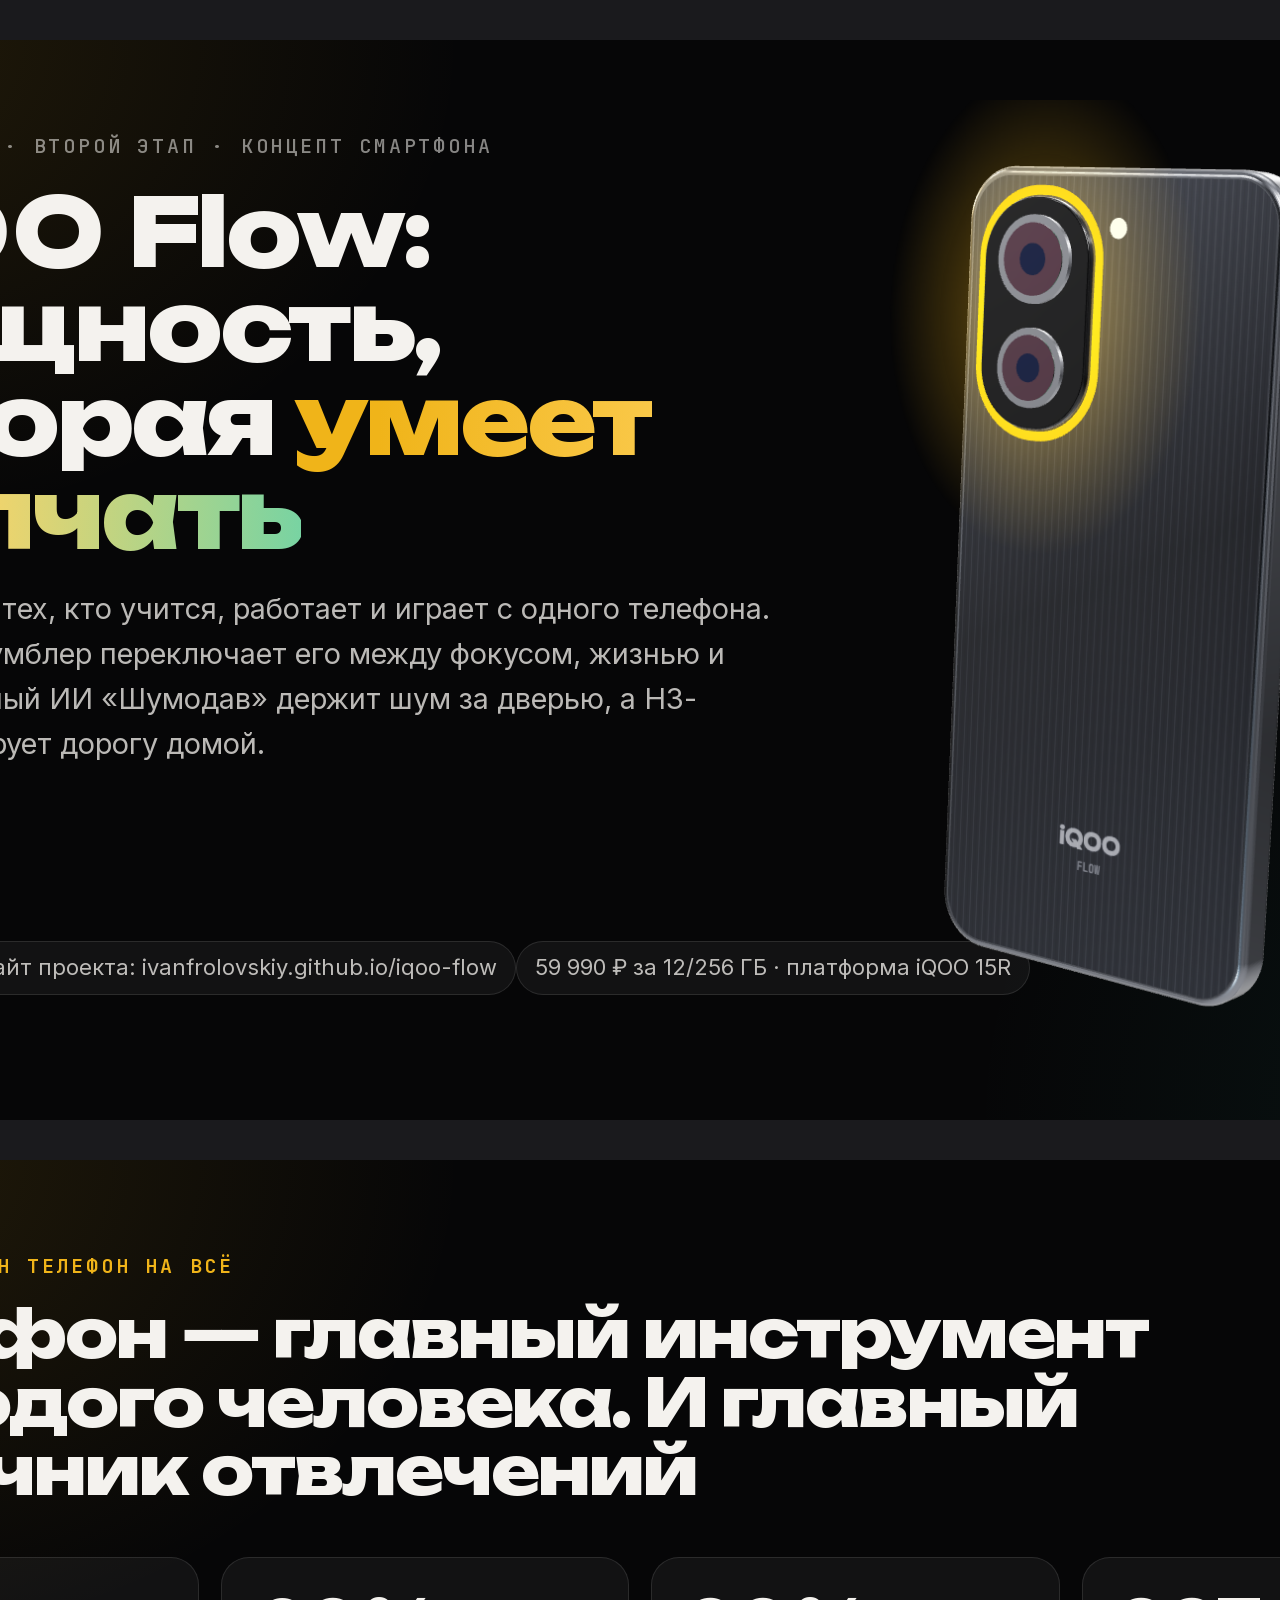
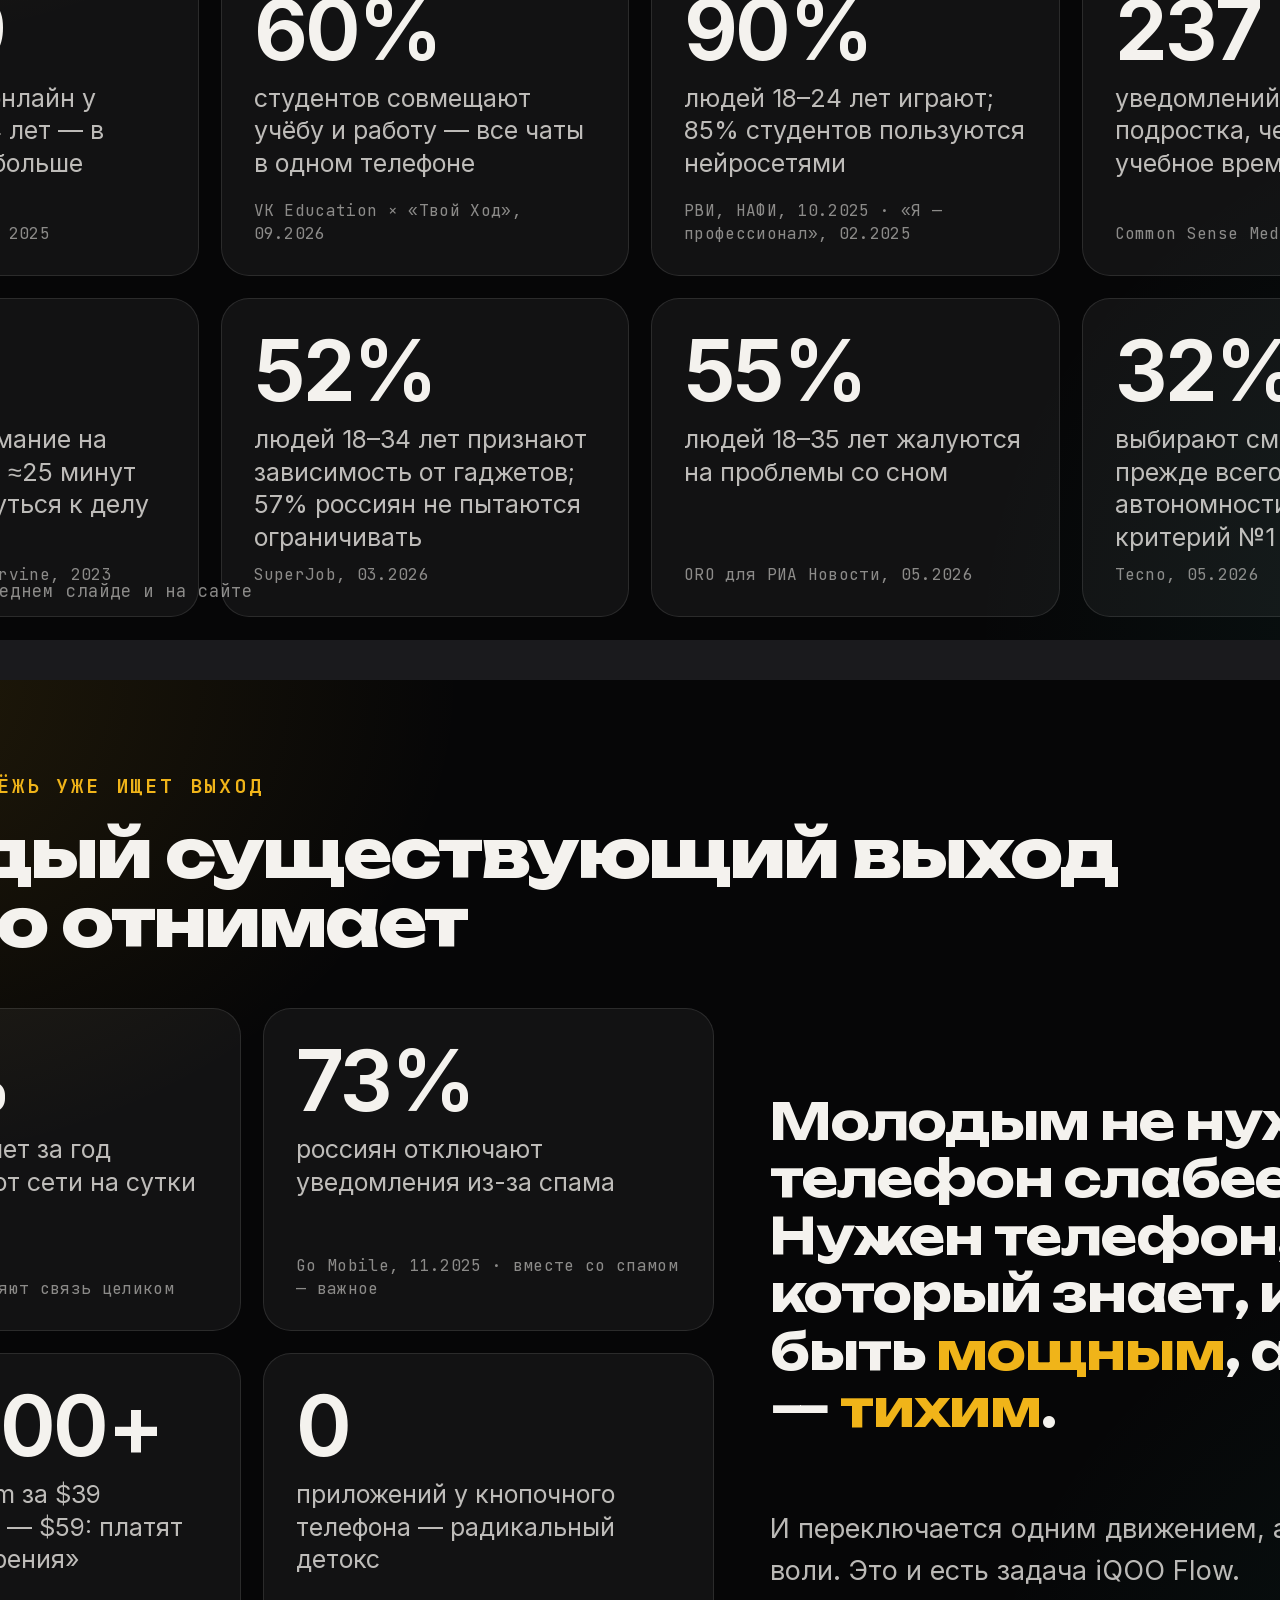
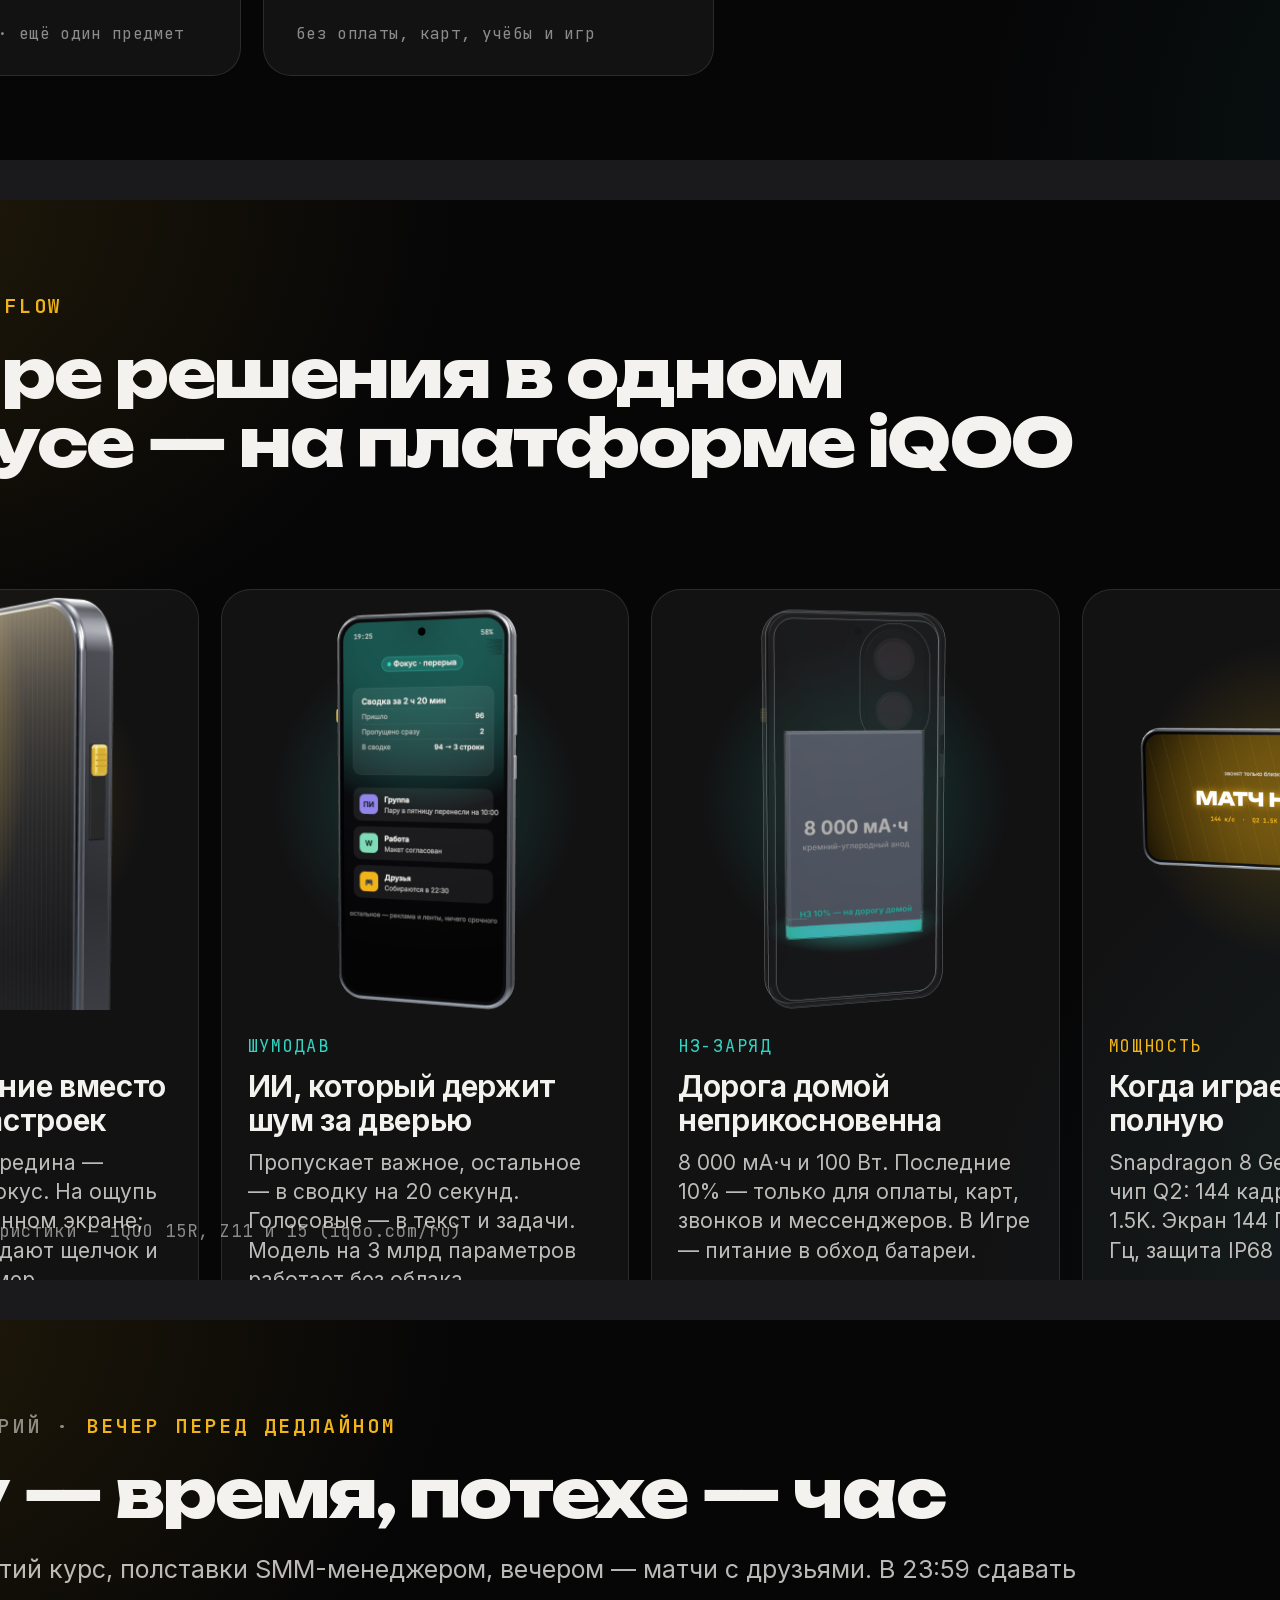
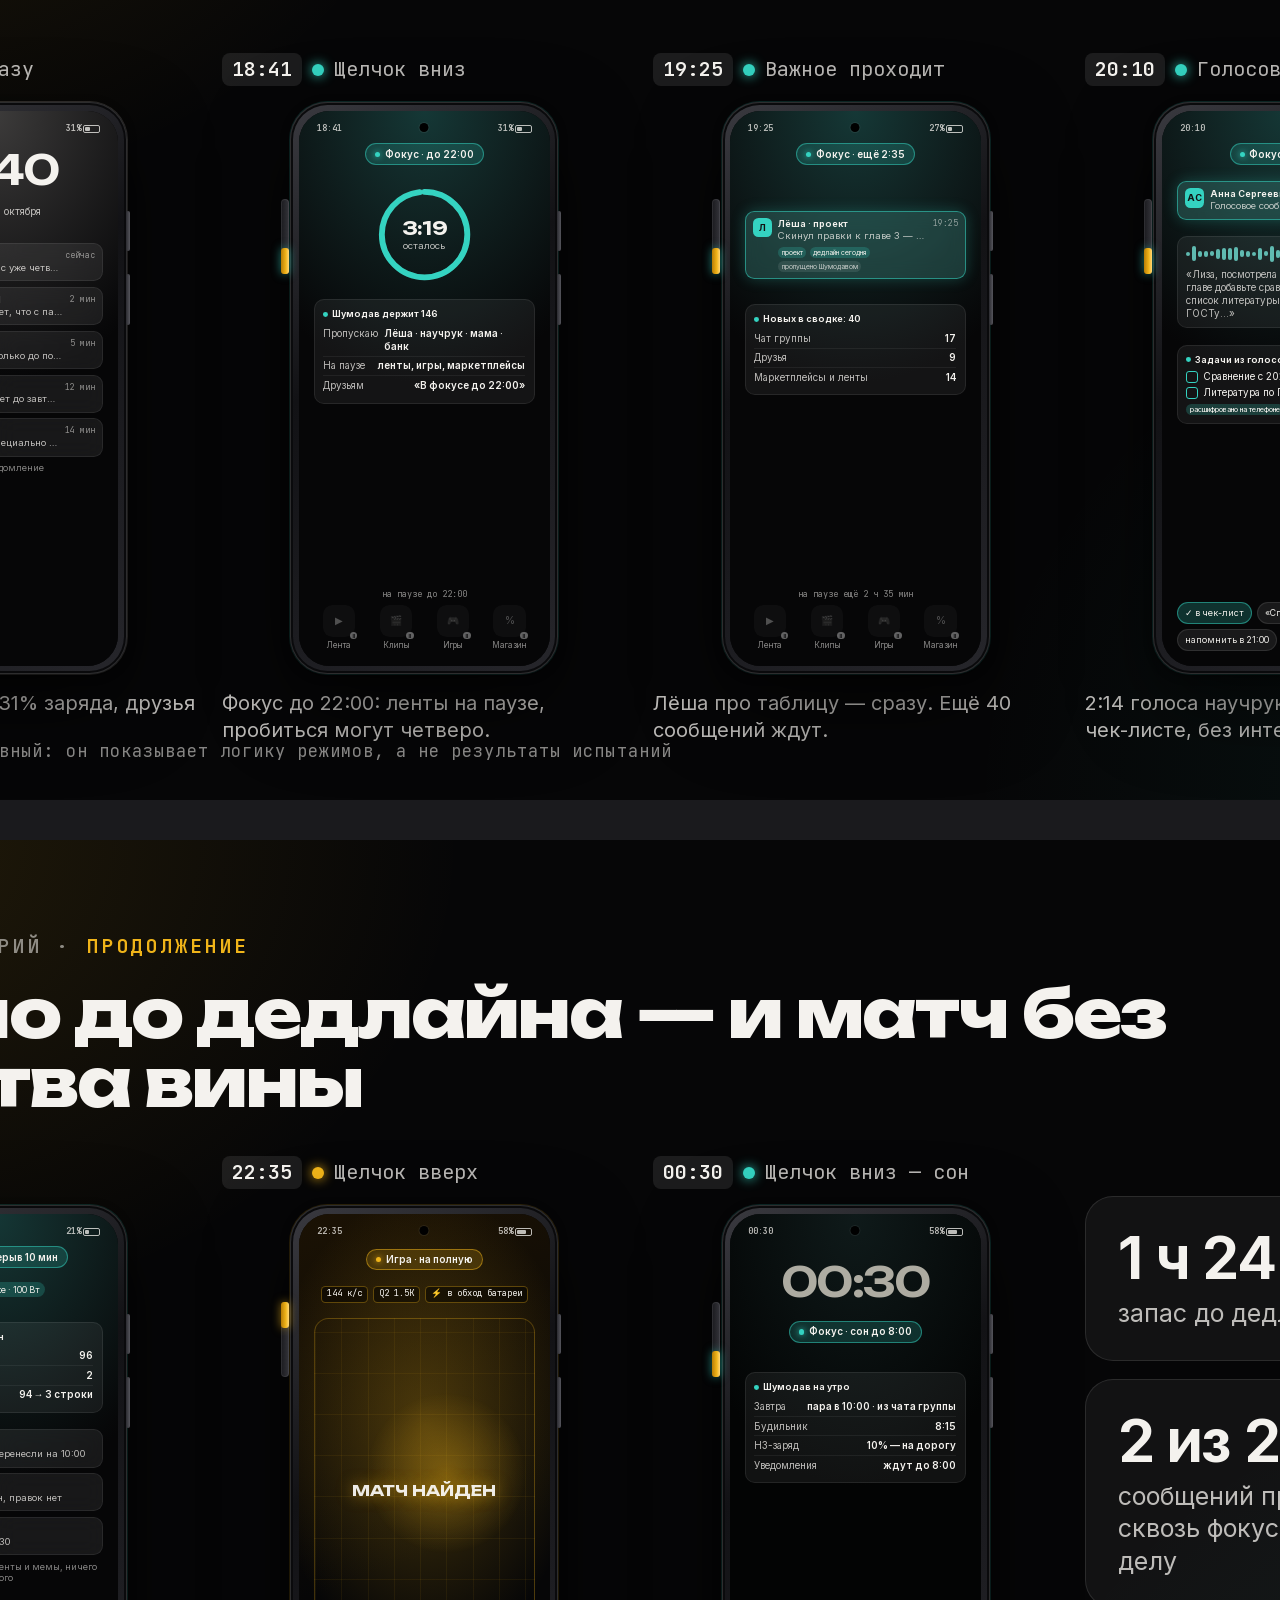
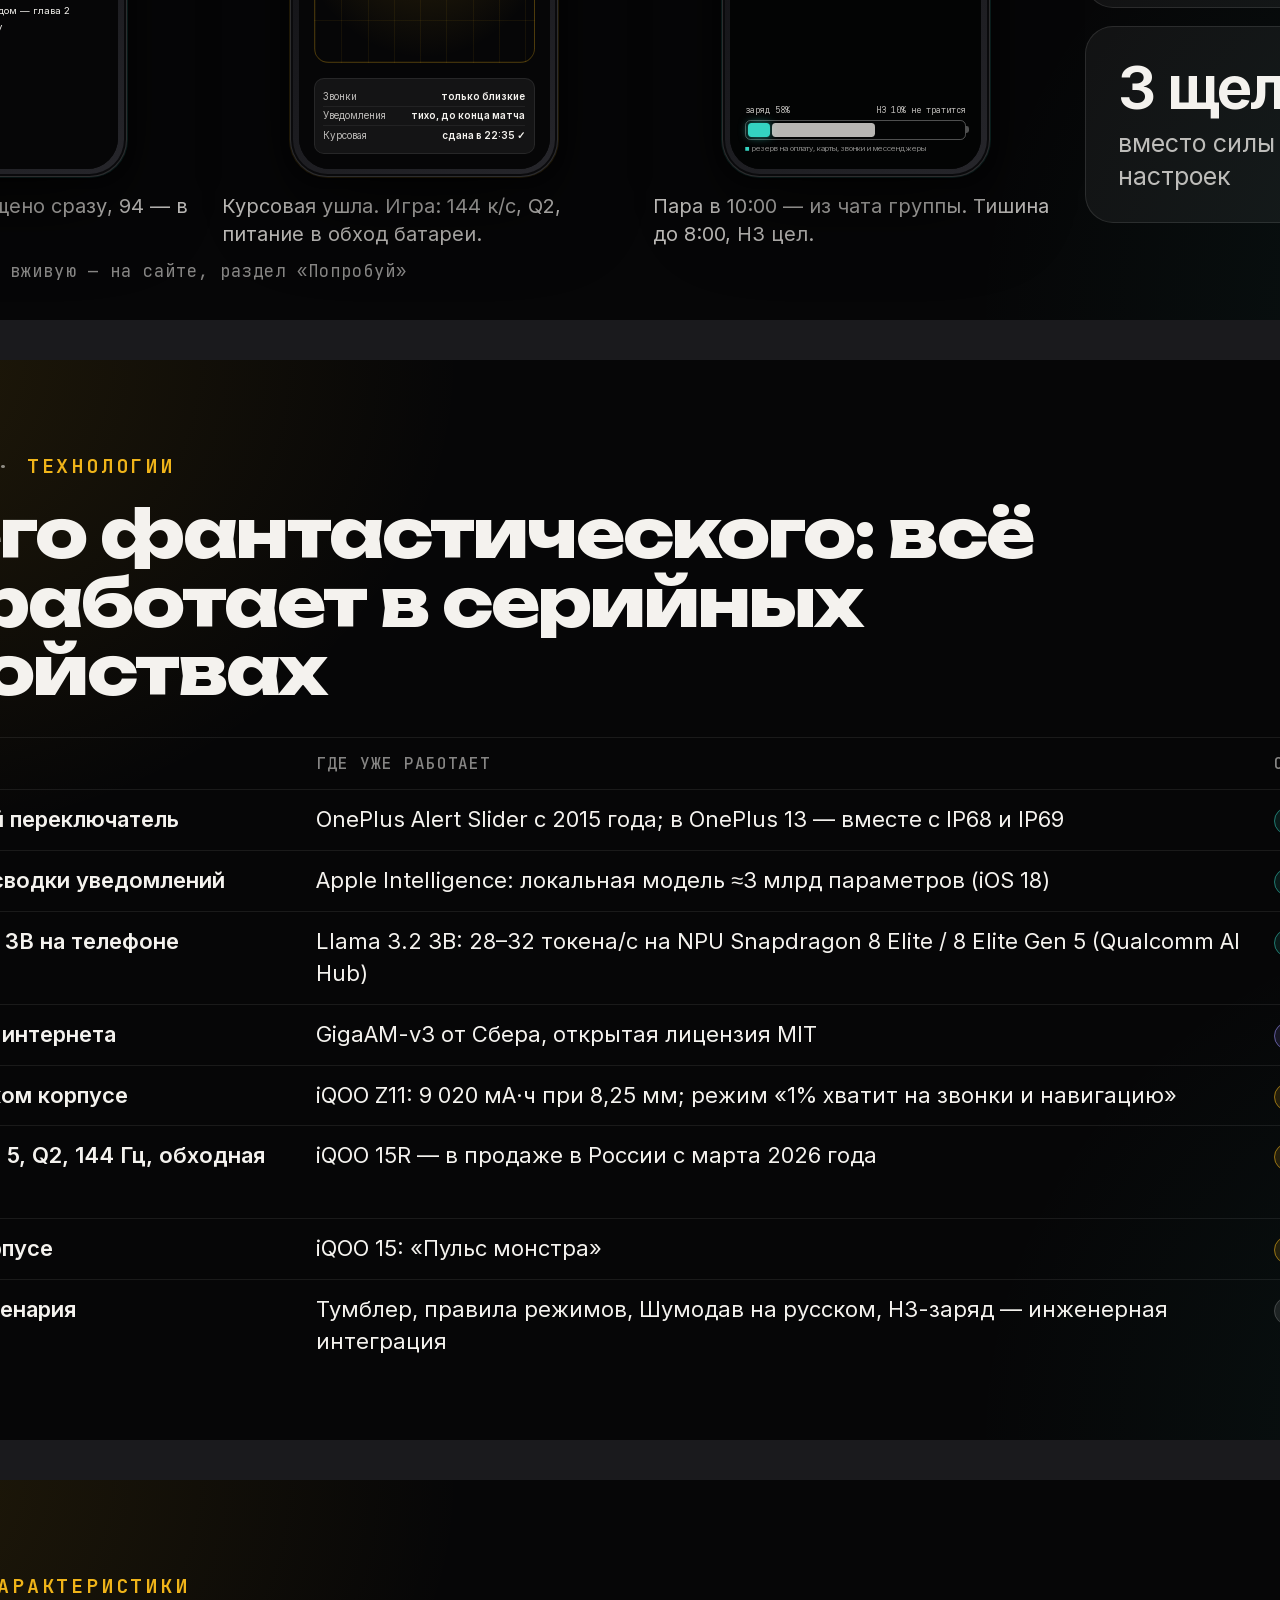
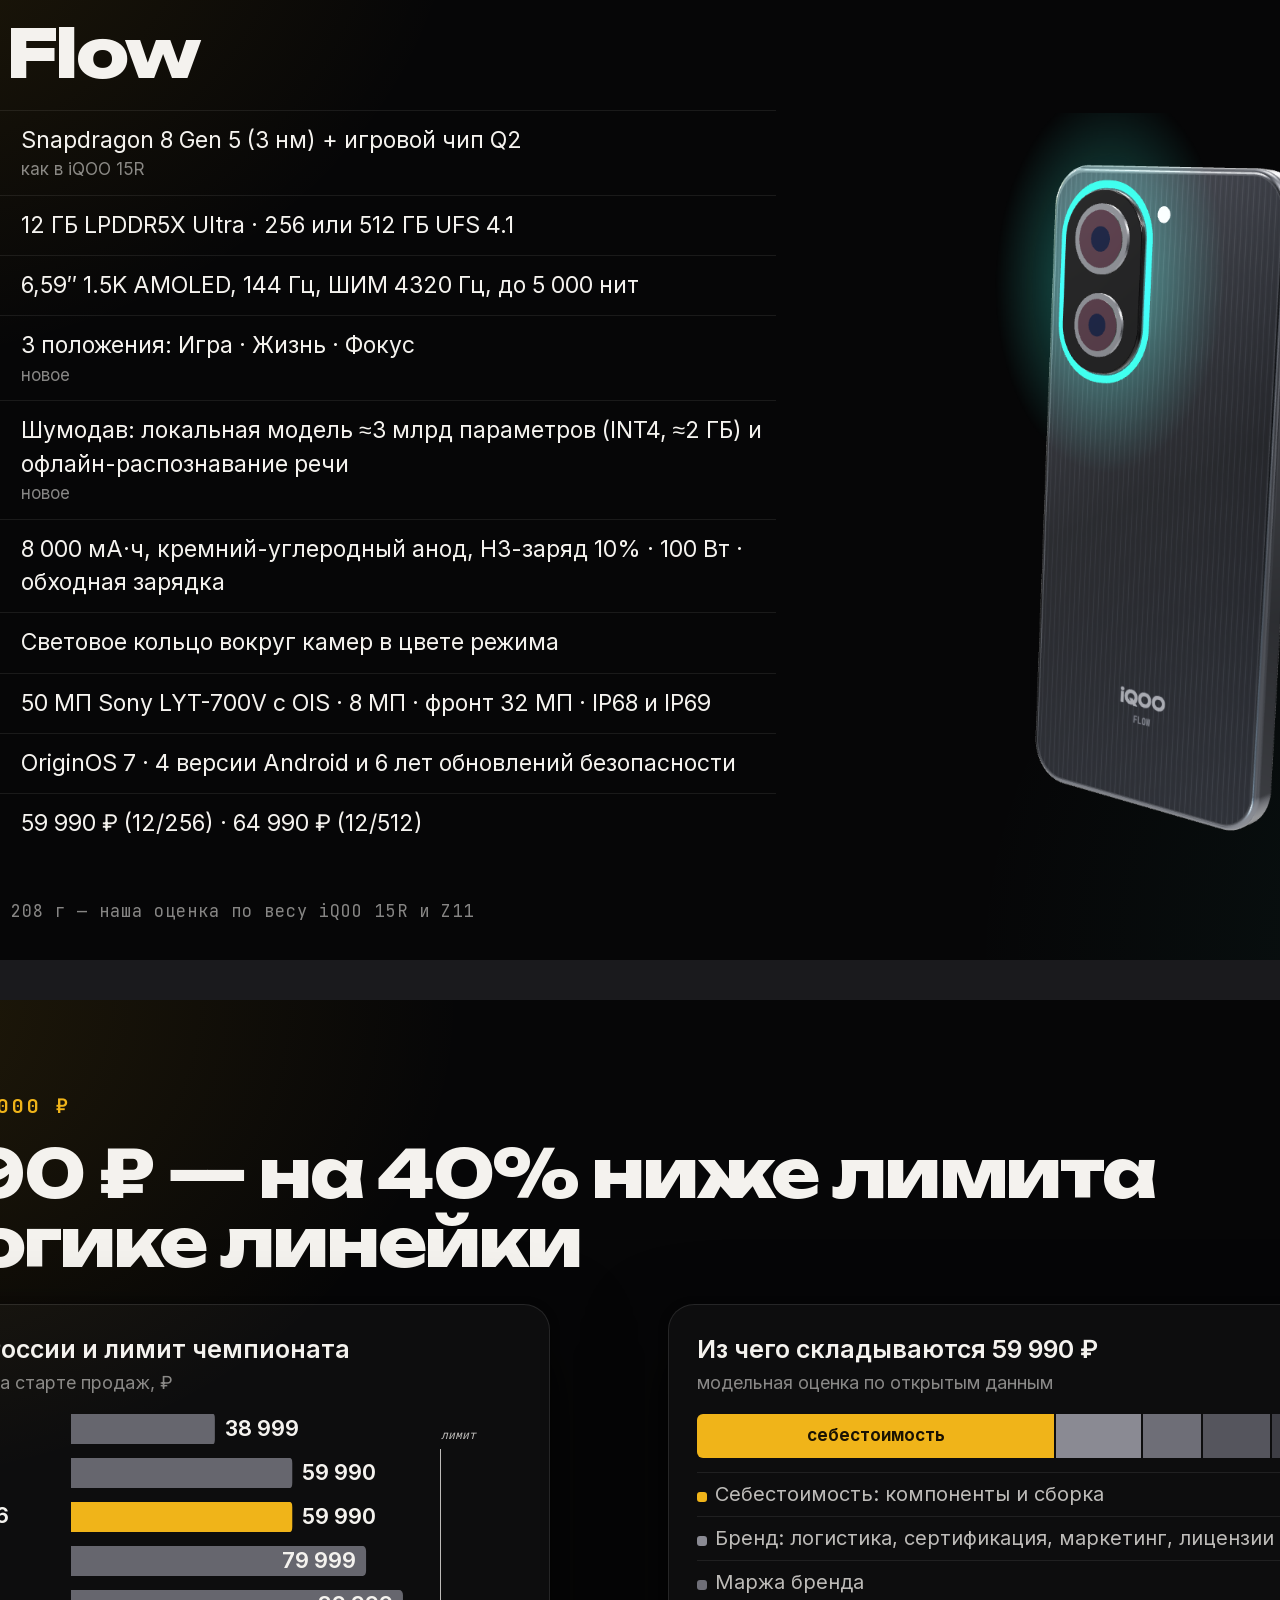
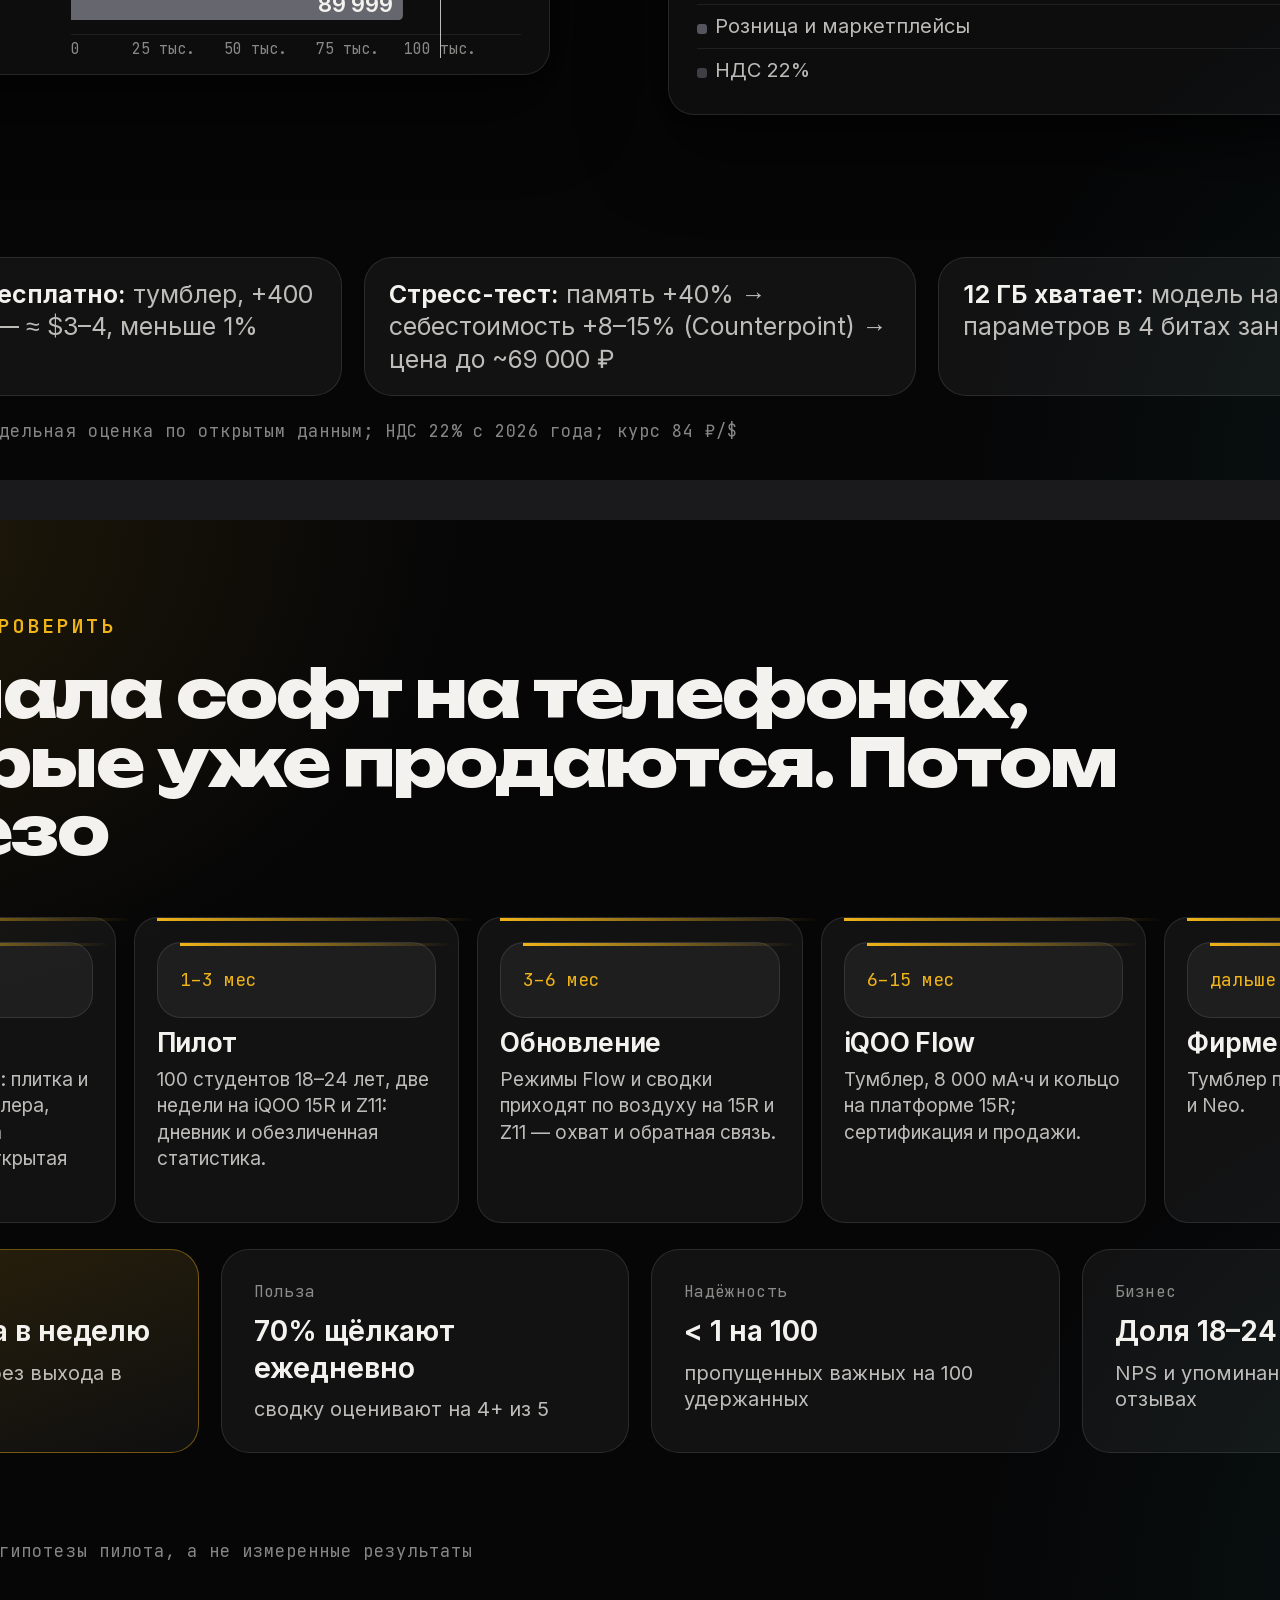
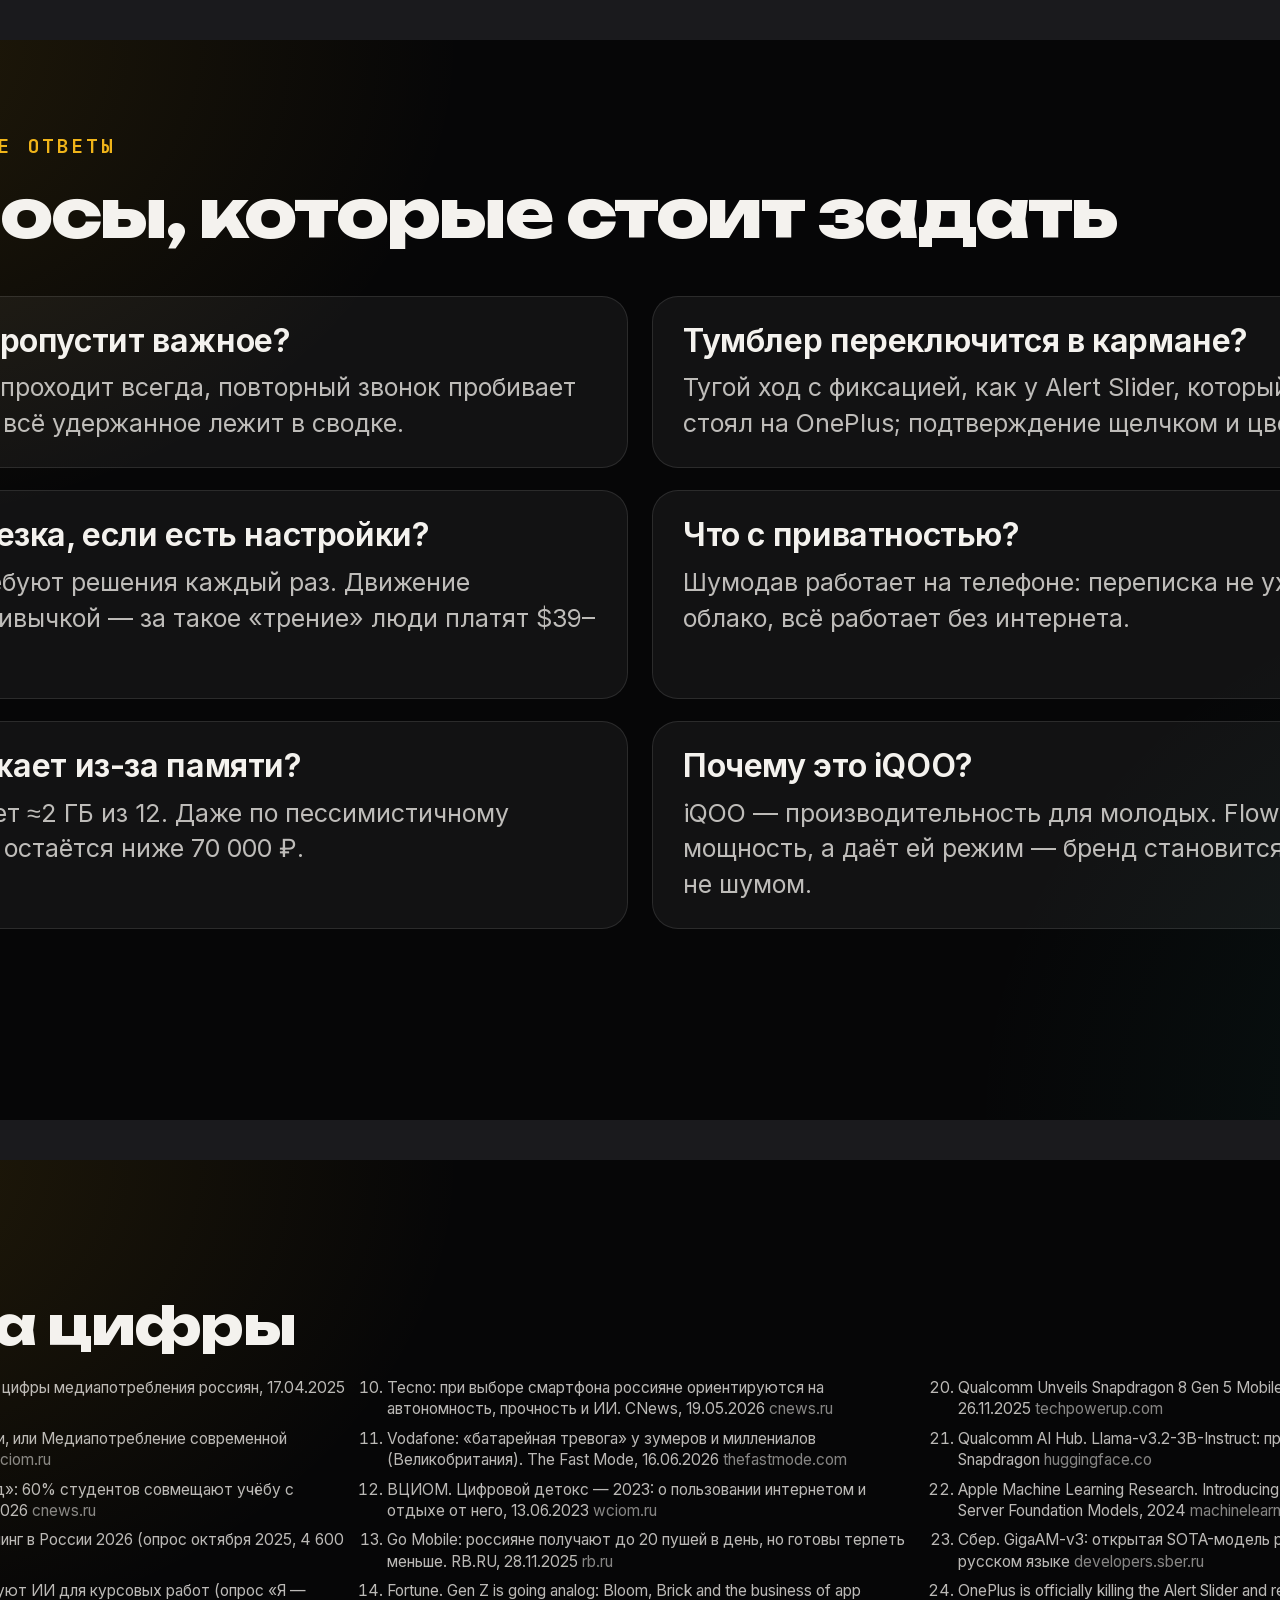
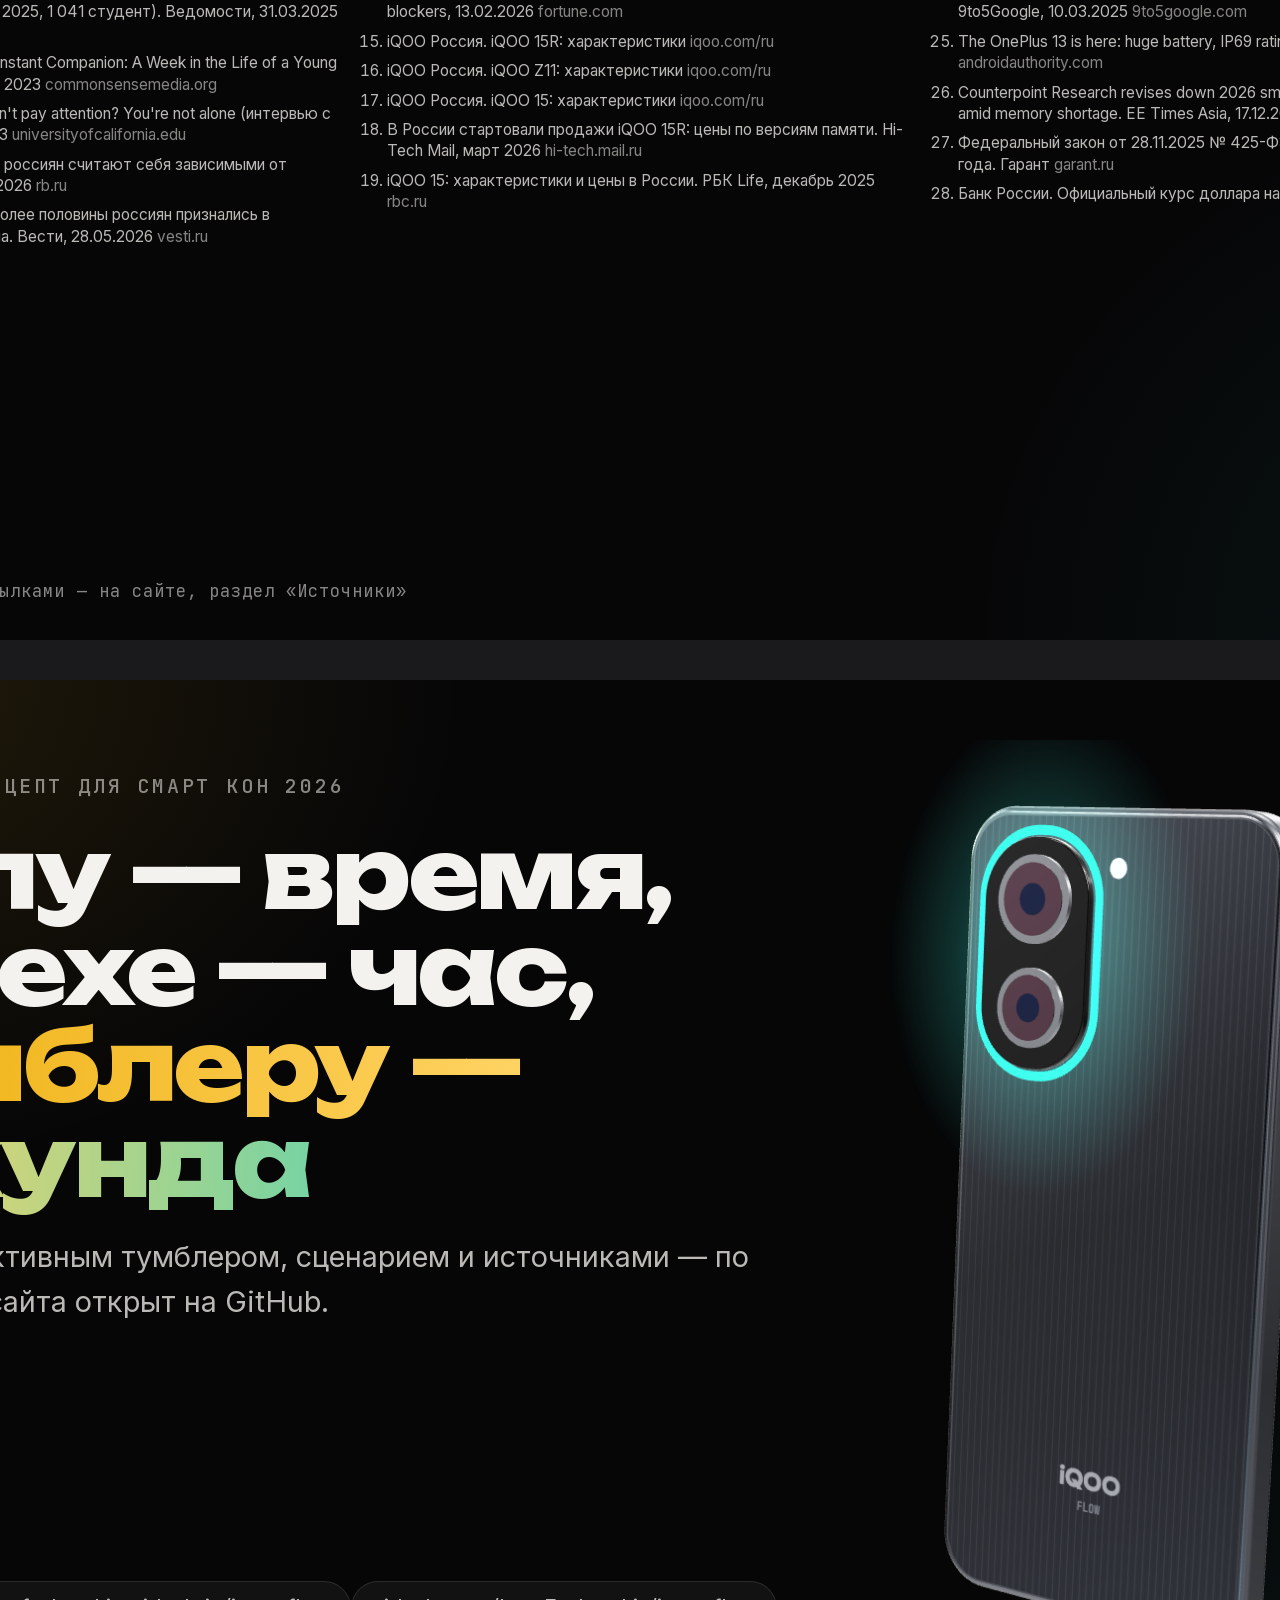
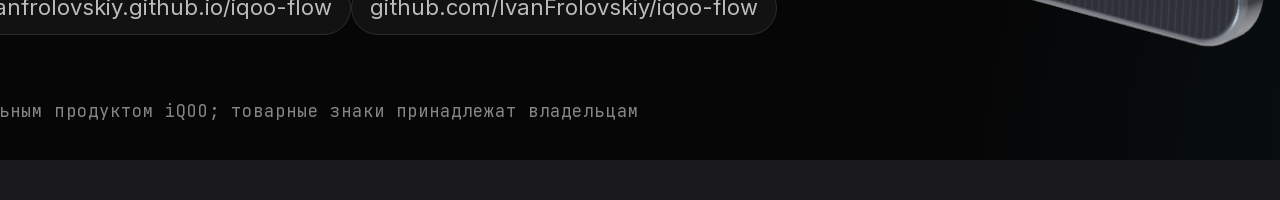
==== deck/index.html @ d29362c6 "iQOO Flow: концепт смартфона для молодого поколения Сайт-лонгрид для второго этапа Смарт Кон iQOO 20" ====
<!doctype html>
<html lang="ru">
<head>
<meta charset="utf-8">
<meta name="viewport" content="width=1920">
<title>iQOO Flow — презентация концепта</title>
<link rel="icon" href="../assets/img/favicon.svg" type="image/svg+xml">
<link rel="stylesheet" href="../assets/fonts/fonts.css">
<link rel="stylesheet" href="../assets/css/main.css">
<link rel="stylesheet" href="deck.css">
</head>
<body>
<div class="deck">

<!-- 1. Титул -->
<section class="slide title">
  <img class="hero-img" src="../assets/img/flow-hero.png" alt="">
  <div class="kicker"><b>Смарт Кон <span class="nt">iQOO</span></b> · второй этап · концепт смартфона</div>
  <h1><span class="nt">iQOO</span> Flow: мощность, которая <em>умеет молчать</em></h1>
  <p class="lead">Смартфон для тех, кто учится, работает и играет с одного телефона. Аппаратный тумблер переключает его между фокусом, жизнью и игрой, локальный ИИ «Шумодав» держит шум за дверью, а НЗ-заряд гарантирует дорогу домой.</p>
  <div class="meta">
    <div class="qr" id="qr"></div>
    <div><div class="pill-note">Сайт проекта: ivanfrolovskiy.github.io/iqoo-flow</div><div style="margin-top:14px" class="pill-note">59 990 ₽ за 12/256 ГБ · платформа iQOO 15R</div></div>
  </div>
  <div class="foot"><span>iQOO Flow · концепт</span><span>01</span></div>
</section>

<!-- 2. Проблема -->
<section class="slide">
  <div class="kicker">Проблема · <b>один телефон на всё</b></div>
  <h2>Телефон — главный инструмент молодого человека. И главный источник отвлечений</h2>
  <div class="body">
    <div class="grid-4" style="flex:1">
      <div class="stat"><div class="big-n">6:49</div><div class="l">часов в день онлайн у россиян 12–24 лет — в полтора раза больше среднего</div><div class="s">Mediascope, I кв. 2025</div></div>
      <div class="stat"><div class="big-n">60%</div><div class="l">студентов совмещают учёбу и работу — все чаты в одном телефоне</div><div class="s">VK Education × «Твой Ход», 09.2026</div></div>
      <div class="stat"><div class="big-n">90%</div><div class="l">людей 18–24 лет играют; 85% студентов пользуются нейросетями</div><div class="s">РВИ, НАФИ, 10.2025 · «Я — профессионал», 02.2025</div></div>
      <div class="stat"><div class="big-n">237</div><div class="l">уведомлений в день у подростка, четверть — в учебное время</div><div class="s">Common Sense Media, 2023, США</div></div>
      <div class="stat"><div class="big-n">47 с</div><div class="l">держится внимание на одном экране; ≈25 минут — чтобы вернуться к делу</div><div class="s">Gloria Mark, UC Irvine, 2023</div></div>
      <div class="stat"><div class="big-n">52%</div><div class="l">людей 18–34 лет признают зависимость от гаджетов; 57% россиян не пытаются ограничивать</div><div class="s">SuperJob, 03.2026</div></div>
      <div class="stat"><div class="big-n">55%</div><div class="l">людей 18–35 лет жалуются на проблемы со сном</div><div class="s">ORO для РИА Новости, 05.2026</div></div>
      <div class="stat"><div class="big-n">32%</div><div class="l">выбирают смартфон прежде всего по автономности — это критерий №1</div><div class="s">Tecno, 05.2026</div></div>
    </div>
  </div>
  <div class="foot"><span>Источники — на последнем слайде и на сайте</span><span>02</span></div>
</section>

<!-- 3. Инсайт -->
<section class="slide">
  <div class="kicker">Инсайт · <b>молодёжь уже ищет выход</b></div>
  <h2>Каждый существующий выход что-то отнимает</h2>
  <div class="body">
    <div class="col">
      <div class="grid-2x2">
        <div class="stat"><div class="big-n">46%</div><div class="l">людей 18–24 лет за год отключались от сети на сутки и дольше</div><div class="s">ВЦИОМ, 2023 · теряют связь целиком</div></div>
        <div class="stat"><div class="big-n">73%</div><div class="l">россиян отключают уведомления из-за спама</div><div class="s">Go Mobile, 11.2025 · вместе со спамом — важное</div></div>
        <div class="stat"><div class="big-n">60 000+</div><div class="l">брелоков Bloom за $39 продано, Brick — $59: платят за секунду «трения»</div><div class="s">Fortune, 02.2026 · ещё один предмет</div></div>
        <div class="stat"><div class="big-n">0</div><div class="l">приложений у кнопочного телефона — радикальный детокс</div><div class="s">без оплаты, карт, учёбы и игр</div></div>
      </div>
    </div>
    <div class="col" style="justify-content:center;max-width:720px">
      <p class="insight">Молодым не нужен телефон слабее. Нужен телефон, который знает, когда быть <em>мощным</em>, а когда — <em>тихим</em>.</p>
      <p class="lead" style="font-size:27px">И переключается одним движением, а не силой воли. Это и есть задача iQOO Flow.</p>
    </div>
  </div>
  <div class="foot"><span>iQOO Flow · концепт</span><span>03</span></div>
</section>

<!-- 4. Решение -->
<section class="slide">
  <div class="kicker">Решение · <b><span class="nt">iQOO</span> Flow</b></div>
  <h2>Четыре решения в одном корпусе — на платформе iQOO 15R</h2>
  <div class="pillars" style="margin-top:22px">
    <div class="pillar" style="--c: var(--amber)"><div class="img"><img src="../assets/img/flow-side.png" alt=""></div><div class="tx"><div class="n">Тумблер</div><h3>Одно движение вместо двадцати настроек</h3><p>Вверх — Игра, середина — Жизнь, вниз — Фокус. На ощупь и на заблокированном экране; режим подтверждают щелчок и цвет кольца у камер.</p></div></div>
    <div class="pillar" style="--c: var(--focus)"><div class="img"><img src="../assets/img/flow-front.png" alt=""></div><div class="tx"><div class="n">Шумодав</div><h3>ИИ, который держит шум за дверью</h3><p>Пропускает важное, остальное — в сводку на 20 секунд. Голосовые — в текст и задачи. Модель на 3 млрд параметров работает без облака.</p></div></div>
    <div class="pillar" style="--c: var(--focus)"><div class="img"><img src="../assets/img/flow-xray.png" alt=""></div><div class="tx"><div class="n">НЗ-заряд</div><h3>Дорога домой неприкосновенна</h3><p>8 000 мА·ч и 100 Вт. Последние 10% — только для оплаты, карт, звонков и мессенджеров. В Игре — питание в обход батареи.</p></div></div>
    <div class="pillar" style="--c: var(--amber)"><div class="img"><img src="../assets/img/flow-game.png" alt=""></div><div class="tx"><div class="n">Мощность</div><h3>Когда играешь — на полную</h3><p>Snapdragon 8 Gen 5 и игровой чип Q2: 144 кадра в секунду, 1.5K. Экран 144 Гц с ШИМ 4320 Гц, защита IP68 и IP69.</p></div></div>
  </div>
  <div class="foot"><span>Платформа и характеристики — iQOO 15R, Z11 и 15 (iqoo.com/ru)</span><span>04</span></div>
</section>

<!-- 5. Сценарий, часть 1 -->
<section class="slide">
  <div class="kicker">Ключевой сценарий · <b>вечер перед дедлайном</b></div>
  <h2>Делу — время, потехе — час</h2>
  <p class="lead" style="font-size:25px">Лиза, 20 лет: третий курс, полставки SMM-менеджером, вечером — матчи с друзьями. В 23:59 сдавать курсовую.</p>
  <div class="board" style="margin-top:26px">
    <div class="frame" data-scene="0" style="--c: var(--life)"><div class="t"><b>18:40</b><i></i>Всё и сразу</div><div class="ph"></div><p>146 непрочитанных, 31% заряда, друзья зовут в матч.</p></div>
    <div class="frame" data-scene="1" style="--c: var(--focus)"><div class="t"><b>18:41</b><i></i>Щелчок вниз</div><div class="ph"></div><p>Фокус до 22:00: ленты на паузе, пробиться могут четверо.</p></div>
    <div class="frame" data-scene="2" style="--c: var(--focus)"><div class="t"><b>19:25</b><i></i>Важное проходит</div><div class="ph"></div><p>Лёша про таблицу — сразу. Ещё 40 сообщений ждут.</p></div>
    <div class="frame" data-scene="3" style="--c: var(--focus)"><div class="t"><b>20:10</b><i></i>Голосовое → задачи</div><div class="ph"></div><p>2:14 голоса научрука — две задачи в чек-листе, без интернета.</p></div>
  </div>
  <div class="foot"><span>Сценарий иллюстративный: он показывает логику режимов, а не результаты испытаний</span><span>05</span></div>
</section>

<!-- 6. Сценарий, часть 2 -->
<section class="slide">
  <div class="kicker">Ключевой сценарий · <b>продолжение</b></div>
  <h2>Сдано до дедлайна — и матч без чувства вины</h2>
  <div class="board" style="margin-top:18px">
    <div class="frame" data-scene="4" style="--c: var(--focus)"><div class="t"><b>21:00</b><i></i>Перерыв</div><div class="ph"></div><p>96 новых → 2 пропущено сразу, 94 — в три строки сводки.</p></div>
    <div class="frame" data-scene="5" style="--c: var(--amber)"><div class="t"><b>22:35</b><i></i>Щелчок вверх</div><div class="ph"></div><p>Курсовая ушла. Игра: 144 к/с, Q2, питание в обход батареи.</p></div>
    <div class="frame" data-scene="6" style="--c: var(--focus)"><div class="t"><b>00:30</b><i></i>Щелчок вниз — сон</div><div class="ph"></div><p>Пара в 10:00 — из чата группы. Тишина до 8:00, НЗ цел.</p></div>
    <div class="frame" style="justify-content:center;gap:18px;padding-top:40px">
      <div class="stat"><div class="big-n" style="font-size:60px">1 ч 24 мин</div><div class="l">запас до дедлайна</div></div>
      <div class="stat"><div class="big-n" style="font-size:60px">2 из 242</div><div class="l">сообщений пробились сквозь фокус — оба по делу</div></div>
      <div class="stat"><div class="big-n" style="font-size:60px">3 щелчка</div><div class="l">вместо силы воли и настроек</div></div>
    </div>
  </div>
  <div class="foot"><span>Попробовать тумблер вживую — на сайте, раздел «Попробуй»</span><span>06</span></div>
</section>

<!-- 7. Технологии -->
<section class="slide">
  <div class="kicker">Реализуемость · <b>технологии</b></div>
  <h2>Ничего фантастического: всё уже работает в серийных устройствах</h2>
  <div class="body" style="margin-top:10px">
    <table class="rtable">
      <tr><th>Элемент Flow</th><th>Где уже работает</th><th>Статус</th></tr>
      <tr><td>Трёхпозиционный переключатель</td><td>OnePlus Alert Slider с 2015 года; в OnePlus 13 — вместе с IP68 и IP69</td><td><span class="badge market">есть на рынке</span></td></tr>
      <tr><td>ИИ-приоритет и сводки уведомлений</td><td>Apple Intelligence: локальная модель ≈3 млрд параметров (iOS 18)</td><td><span class="badge market">есть на рынке</span></td></tr>
      <tr><td>Языковая модель 3B на телефоне</td><td>Llama 3.2 3B: 28–32 токена/с на NPU Snapdragon 8 Elite / 8 Elite Gen 5 (Qualcomm AI Hub)</td><td><span class="badge market">есть на рынке</span></td></tr>
      <tr><td>Русская речь без интернета</td><td>GigaAM-v3 от Сбера, открытая лицензия MIT</td><td><span class="badge open">открытая технология</span></td></tr>
      <tr><td>8 000 мА·ч в тонком корпусе</td><td>iQOO Z11: 9 020 мА·ч при 8,25 мм; режим «1% хватит на звонки и навигацию»</td><td><span class="badge iqoo">есть у iQOO</span></td></tr>
      <tr><td>Snapdragon 8 Gen 5, Q2, 144 Гц, обходная зарядка</td><td>iQOO 15R — в продаже в России с марта 2026 года</td><td><span class="badge iqoo">есть у iQOO</span></td></tr>
      <tr><td>Подсветка на корпусе</td><td>iQOO 15: «Пульс монстра»</td><td><span class="badge iqoo">есть у iQOO</span></td></tr>
      <tr><td>Сборка вокруг сценария</td><td>Тумблер, правила режимов, Шумодав на русском, НЗ-заряд — инженерная интеграция</td><td><span class="badge new">новое во Flow</span></td></tr>
    </table>
  </div>
  <div class="foot"><span>iQOO Flow · концепт</span><span>07</span></div>
</section>

<!-- 8. Характеристики -->
<section class="slide">
  <div class="kicker">Устройство · <b>характеристики</b></div>
  <h2>iQOO Flow</h2>
  <div class="body" style="margin-top:0">
    <div class="col" style="flex:1.5">
      <table class="specs-d">
        <tr><th>Платформа</th><td>Snapdragon 8 Gen 5 (3 нм) + игровой чип Q2<span>как в iQOO 15R</span></td></tr>
        <tr><th>Память</th><td>12 ГБ LPDDR5X Ultra · 256 или 512 ГБ UFS 4.1</td></tr>
        <tr><th>Экран</th><td>6,59″ 1.5K AMOLED, 144 Гц, ШИМ 4320 Гц, до 5 000 нит</td></tr>
        <tr class="hl"><th>Тумблер</th><td>3 положения: Игра · Жизнь · Фокус<span>новое</span></td></tr>
        <tr class="hl"><th>ИИ</th><td>Шумодав: локальная модель ≈3 млрд параметров (INT4, ≈2 ГБ) и офлайн-распознавание речи<span>новое</span></td></tr>
        <tr class="hl"><th>Батарея</th><td>8 000 мА·ч, кремний-углеродный анод, НЗ-заряд 10% · 100 Вт · обходная зарядка</td></tr>
        <tr class="hl"><th>Индикация</th><td>Световое кольцо вокруг камер в цвете режима</td></tr>
        <tr><th>Камеры и защита</th><td>50 МП Sony LYT-700V с OIS · 8 МП · фронт 32 МП · IP68 и IP69</td></tr>
        <tr><th>Система</th><td>OriginOS 7 · 4 версии Android и 6 лет обновлений безопасности</td></tr>
        <tr class="hl"><th>Цена</th><td>59 990 ₽ (12/256) · 64 990 ₽ (12/512)</td></tr>
      </table>
    </div>
    <div class="col" style="align-items:center;justify-content:center"><img src="../assets/img/flow-back-focus.png" alt="" style="height:760px"></div>
  </div>
  <div class="foot"><span>Корпус ≈ 8,2 мм и ≈ 208 г — наша оценка по весу iQOO 15R и Z11</span><span>08</span></div>
</section>

<!-- 9. Цена -->
<section class="slide">
  <div class="kicker">Цена · <b>до 100 000 ₽</b></div>
  <h2>59 990 ₽ — на 40% ниже лимита и в логике линейки</h2>
  <div class="body" style="margin-top:6px">
    <div class="col"><div class="viz-card viz on" id="d-lineup"></div></div>
    <div class="col"><div class="viz-card viz on" id="d-struct"></div></div>
  </div>
  <div class="grid-3" style="margin-top:22px">
    <div class="stat" style="padding:20px 24px"><div class="l"><b>Новое почти бесплатно:</b> тумблер, +400 мА·ч и кольцо — ≈ $3–4, меньше 1% себестоимости</div></div>
    <div class="stat" style="padding:20px 24px"><div class="l"><b>Стресс-тест:</b> память +40% → себестоимость +8–15% (Counterpoint) → цена до ~69 000 ₽</div></div>
    <div class="stat" style="padding:20px 24px"><div class="l"><b>12 ГБ хватает:</b> модель на 3 млрд параметров в 4 битах занимает ≈ 2 ГБ</div></div>
  </div>
  <div class="foot"><span>Структура цены — модельная оценка по открытым данным; НДС 22% с 2026 года; курс 84 ₽/$</span><span>09</span></div>
</section>

<!-- 10. Запуск -->
<section class="slide">
  <div class="kicker">Запуск · <b>как проверить</b></div>
  <h2>Сначала софт на телефонах, которые уже продаются. Потом железо</h2>
  <div class="road-d" style="margin-top:30px">
    <div><div class="w">0–1 мес</div><h4>Прототип</h4><p>Android-приложение: плитка и кнопка вместо тумблера, правила режимов на стандартных API, открытая модель на NPU.</p></div>
    <div><div class="w">1–3 мес</div><h4>Пилот</h4><p>100 студентов 18–24 лет, две недели на iQOO 15R и Z11: дневник и обезличенная статистика.</p></div>
    <div><div class="w">3–6 мес</div><h4>Обновление</h4><p>Режимы Flow и сводки приходят по воздуху на 15R и Z11 — охват и обратная связь.</p></div>
    <div><div class="w">6–15 мес</div><h4>iQOO Flow</h4><p>Тумблер, 8 000 мА·ч и кольцо на платформе 15R; сертификация и продажи.</p></div>
    <div><div class="w">дальше</div><h4>Фирменная черта</h4><p>Тумблер переходит в серии Z и Neo.</p></div>
  </div>
  <div class="grid-4" style="margin-top:26px">
    <div class="stat" style="background:linear-gradient(160deg, rgba(240,180,25,.16), rgba(255,255,255,.04));border-color:rgba(240,180,25,.4)"><div class="s" style="margin:0">Главная метрика</div><div class="l" style="color:var(--ink);font-size:28px;font-weight:650">Часы фокуса в неделю</div><div class="l" style="font-size:20px">время в Фокусе без выхода в ленты и игры</div></div>
    <div class="stat"><div class="s" style="margin:0">Польза</div><div class="l" style="color:var(--ink);font-size:28px;font-weight:650">70% щёлкают ежедневно</div><div class="l" style="font-size:20px">сводку оценивают на 4+ из 5</div></div>
    <div class="stat"><div class="s" style="margin:0">Надёжность</div><div class="l" style="color:var(--ink);font-size:28px;font-weight:650">&lt; 1 на 100</div><div class="l" style="font-size:20px">пропущенных важных на 100 удержанных</div></div>
    <div class="stat"><div class="s" style="margin:0">Бизнес</div><div class="l" style="color:var(--ink);font-size:28px;font-weight:650">Доля 18–24 лет</div><div class="l" style="font-size:20px">NPS и упоминания тумблера в отзывах</div></div>
  </div>
  <div class="foot"><span>Целевые значения — гипотезы пилота, а не измеренные результаты</span><span>10</span></div>
</section>

<!-- 11. Риски -->
<section class="slide">
  <div class="kicker">Риски · <b>честные ответы</b></div>
  <h2>Вопросы, которые стоит задать</h2>
  <div class="qa" style="margin-top:26px">
    <div><h4>Шумодав пропустит важное?</h4><p>Ближний круг проходит всегда, повторный звонок пробивает любой режим, всё удержанное лежит в сводке.</p></div>
    <div><h4>Тумблер переключится в кармане?</h4><p>Тугой ход с фиксацией, как у Alert Slider, который десять лет стоял на OnePlus; подтверждение щелчком и цветом.</p></div>
    <div><h4>Зачем железка, если есть настройки?</h4><p>Настройки требуют решения каждый раз. Движение становится привычкой — за такое «трение» люди платят $39–59.</p></div>
    <div><h4>Что с приватностью?</h4><p>Шумодав работает на телефоне: переписка не уходит в облако, всё работает без интернета.</p></div>
    <div><h4>Не подорожает из-за памяти?</h4><p>Модели хватает ≈2 ГБ из 12. Даже по пессимистичному прогнозу цена остаётся ниже 70 000 ₽.</p></div>
    <div><h4>Почему это iQOO?</h4><p>iQOO — производительность для молодых. Flow не отнимает мощность, а даёт ей режим — бренд становится союзником, а не шумом.</p></div>
  </div>
  <div class="foot"><span>iQOO Flow · концепт</span><span>11</span></div>
</section>

<!-- 12. Источники -->
<section class="slide">
  <div class="kicker">Источники</div>
  <h2 style="font-size:52px;margin-bottom:24px">Откуда цифры</h2>
  <ol class="srcs" id="d-sources"></ol>
  <div class="foot"><span>Полный список со ссылками — на сайте, раздел «Источники»</span><span>12</span></div>
</section>

<!-- 13. Финал -->
<section class="slide title">
  <img class="hero-img" src="../assets/img/flow-back-focus.png" alt="">
  <div class="kicker"><b><span class="nt">iQOO</span> Flow</b> · концепт для Смарт Кон 2026</div>
  <h1 style="font-size:96px">Делу — время, потехе — час, <em>тумблеру — секунда</em></h1>
  <p class="lead">Сайт с интерактивным тумблером, сценарием и источниками — по QR-коду. Код сайта открыт на GitHub.</p>
  <div class="meta">
    <div class="qr" id="qr2"></div>
    <div><div class="pill-note">ivanfrolovskiy.github.io/iqoo-flow</div><div style="margin-top:14px" class="pill-note">github.com/IvanFrolovskiy/iqoo-flow</div></div>
  </div>
  <div class="foot"><span>Не является официальным продуктом iQOO; товарные знаки принадлежат владельцам</span><span>13</span></div>
</section>

</div>
<script type="module">
import { createPhone, SCENES } from '../assets/js/phone.js';
import { hbars, stackbar } from '../assets/js/viz.js';
const fmt = (n) => new Intl.NumberFormat('ru-RU').format(n).replace(/ /g, ' ');
// QR-код сайта
const qr = await (await fetch('qr.svg')).text();
document.getElementById('qr').innerHTML = qr; document.getElementById('qr2').innerHTML = qr;
// экраны сценария
document.querySelectorAll('.frame[data-scene]').forEach(f => {
  const i = +f.dataset.scene, host = document.createElement('div'); host.className = 'phone-wrap';
  f.querySelector('.ph').appendChild(host);
  const ph = createPhone(host, { labels: false }); ph.setMode(SCENES[i].mode); ph.show(SCENES[i].html(), { instant: true });
});
// цена
document.getElementById('d-lineup').innerHTML = `<p class="viz-title">Цены iQOO в России и лимит чемпионата</p><p class="viz-sub">официальные цены на старте продаж, ₽</p>` +
  hbars([{ label: 'iQOO Z11 · 8/256', value: 38999, text: '38 999' }, { label: 'iQOO 15R · 12/256', value: 59990, text: '59 990' },
    { label: '<b>iQOO Flow · 12/256</b>', value: 59990, text: '59 990', emph: true }, { label: 'iQOO 15 · 12/256', value: 79999, text: '79 999' },
    { label: 'iQOO 15 · 16/512', value: 89999, text: '89 999' }],
  { max: 122000, ticks: [0, 25000, 50000, 75000, 100000], tick: (v) => v ? v / 1000 + ' тыс.' : '0', limit: { value: 100000, label: 'лимит' } });
const S = [['Себестоимость: компоненты и сборка', 'себестоимость', 30720, 'var(--v-accent)'], ['Бренд: логистика, сертификация, маркетинг, лицензии', 'бренд', 7360, '#8a8a93', 1],
  ['Маржа бренда', '', 5190, '#6e6e77', 1], ['Розница и маркетплейсы', '', 5900, '#55555d', 1], ['НДС 22%', 'НДС', 10820, '#3e3e45', 1]];
document.getElementById('d-struct').innerHTML = `<p class="viz-title">Из чего складываются 59 990 ₽</p><p class="viz-sub">модельная оценка по открытым данным</p>` +
  stackbar(S.map(([label, short, v, c, dark]) => ({ label, short, v, c, dark })), 59990) +
  `<table class="vtable">${S.map(([l, , v, c]) => `<tr><td><i style="--c:${c}"></i>${l}</td><td>${fmt(v)} ₽</td></tr>`).join('')}</table>`;
// источники берём с сайта, чтобы список не расходился
const html = await (await fetch('../index.html')).text();
const doc = new DOMParser().parseFromString(html, 'text/html');
document.getElementById('d-sources').innerHTML = [...doc.querySelectorAll('#sources ol li')].map(li => `<li>${li.textContent.replace(/\s+—\s+\S+$/, '').trim()} <span>${li.querySelector('a')?.textContent || ''}</span></li>`).join('');
await document.fonts.ready;
window.__ready = true;
</script>
</body>
</html>
---- assets/fonts/fonts.css ----
/* Шрифты: Inter, Unbounded, JetBrains Mono — SIL Open Font License 1.1 (тексты лицензий рядом). */
@font-face{font-family:'Inter';font-style:normal;font-weight:400 700;font-display:swap;src:url(inter-cyrillic-ext.woff2) format('woff2');unicode-range:U+0460-052F, U+1C80-1C8A, U+20B4, U+2DE0-2DFF, U+A640-A69F, U+FE2E-FE2F}
@font-face{font-family:'Inter';font-style:normal;font-weight:400 700;font-display:swap;src:url(inter-cyrillic.woff2) format('woff2');unicode-range:U+0301, U+0400-045F, U+0490-0491, U+04B0-04B1, U+2116}
@font-face{font-family:'Inter';font-style:normal;font-weight:400 700;font-display:swap;src:url(inter-latin-ext.woff2) format('woff2');unicode-range:U+0100-02BA, U+02BD-02C5, U+02C7-02CC, U+02CE-02D7, U+02DD-02FF, U+0304, U+0308, U+0329, U+1D00-1DBF, U+1E00-1E9F, U+1EF2-1EFF, U+2020, U+20A0-20AB, U+20AD-20C0, U+2113, U+2C60-2C7F, U+A720-A7FF}
@font-face{font-family:'Inter';font-style:normal;font-weight:400 700;font-display:swap;src:url(inter-latin.woff2) format('woff2');unicode-range:U+0000-00FF, U+0131, U+0152-0153, U+02BB-02BC, U+02C6, U+02DA, U+02DC, U+0304, U+0308, U+0329, U+2000-206F, U+20AC, U+2122, U+2191, U+2193, U+2212, U+2215, U+FEFF, U+FFFD}
@font-face{font-family:'Unbounded';font-style:normal;font-weight:400 900;font-display:swap;src:url(unbounded-cyrillic-ext.woff2) format('woff2');unicode-range:U+0460-052F, U+1C80-1C8A, U+20B4, U+2DE0-2DFF, U+A640-A69F, U+FE2E-FE2F}
@font-face{font-family:'Unbounded';font-style:normal;font-weight:400 900;font-display:swap;src:url(unbounded-cyrillic.woff2) format('woff2');unicode-range:U+0301, U+0400-045F, U+0490-0491, U+04B0-04B1, U+2116}
@font-face{font-family:'Unbounded';font-style:normal;font-weight:400 900;font-display:swap;src:url(unbounded-latin-ext.woff2) format('woff2');unicode-range:U+0100-02BA, U+02BD-02C5, U+02C7-02CC, U+02CE-02D7, U+02DD-02FF, U+0304, U+0308, U+0329, U+1D00-1DBF, U+1E00-1E9F, U+1EF2-1EFF, U+2020, U+20A0-20AB, U+20AD-20C0, U+2113, U+2C60-2C7F, U+A720-A7FF}
@font-face{font-family:'Unbounded';font-style:normal;font-weight:400 900;font-display:swap;src:url(unbounded-latin.woff2) format('woff2');unicode-range:U+0000-00FF, U+0131, U+0152-0153, U+02BB-02BC, U+02C6, U+02DA, U+02DC, U+0304, U+0308, U+0329, U+2000-206F, U+20AC, U+2122, U+2191, U+2193, U+2212, U+2215, U+FEFF, U+FFFD}
@font-face{font-family:'JetBrains Mono';font-style:normal;font-weight:400 700;font-display:swap;src:url(jetbrainsmono-cyrillic-ext.woff2) format('woff2');unicode-range:U+0460-052F, U+1C80-1C8A, U+20B4, U+2DE0-2DFF, U+A640-A69F, U+FE2E-FE2F}
@font-face{font-family:'JetBrains Mono';font-style:normal;font-weight:400 700;font-display:swap;src:url(jetbrainsmono-cyrillic.woff2) format('woff2');unicode-range:U+0301, U+0400-045F, U+0490-0491, U+04B0-04B1, U+2116}
@font-face{font-family:'JetBrains Mono';font-style:normal;font-weight:400 700;font-display:swap;src:url(jetbrainsmono-latin-ext.woff2) format('woff2');unicode-range:U+0100-02BA, U+02BD-02C5, U+02C7-02CC, U+02CE-02D7, U+02DD-02FF, U+0304, U+0308, U+0329, U+1D00-1DBF, U+1E00-1E9F, U+1EF2-1EFF, U+2020, U+20A0-20AB, U+20AD-20C0, U+2113, U+2C60-2C7F, U+A720-A7FF}
@font-face{font-family:'JetBrains Mono';font-style:normal;font-weight:400 700;font-display:swap;src:url(jetbrainsmono-latin.woff2) format('woff2');unicode-range:U+0000-00FF, U+0131, U+0152-0153, U+02BB-02BC, U+02C6, U+02DA, U+02DC, U+0304, U+0308, U+0329, U+2000-206F, U+20AC, U+2122, U+2191, U+2193, U+2212, U+2215, U+FEFF, U+FFFD}
---- assets/css/main.css ----
/* iQOO Flow — визуальный язык: тёмная сцена, стекло, янтарь iQOO и три цвета режимов.
   Токены → база → шапка и рейка → герой → главы и шаги → сцены графиков → телефон → разделы → печать. */
:root {
  --bg: #060607; --bg-2: #0b0b0d; --surface: #111113; --surface-2: #17171a; --surface-3: #1e1e22;
  --glass: rgba(255,255,255,.05); --glass-2: rgba(255,255,255,.09); --glass-line: rgba(255,255,255,.10); --glass-line-2: rgba(255,255,255,.2);
  --line: rgba(255,255,255,.08); --line-2: rgba(255,255,255,.16); --grid: rgba(255,255,255,.08);
  --ink: #f4f2ee; --ink-2: rgba(244,242,238,.76); --muted: rgba(244,242,238,.54); --faint: rgba(244,242,238,.36);
  --amber: #f0b419; --amber-2: #ffd465; --amber-ink: #1a1203;
  --focus: #34d3c1; --life: #ede7da; --play: #f0b419;
  /* метки графиков: слоты проверены валидатором на поверхности #101012 (ΔE CVD ≥ 8,4, контраст ≥ 3:1) */
  --v1: #c98500; --v2: #199e70; --v3: #9085e9; --v-accent: #f0b419; --v-mute: #66666e; --v-track: #232327;
  --ai-1: #1a8f6a; --ai-2: #2fb98c; --ai-3: #7fdcb9;
  --font: "Inter", -apple-system, "Segoe UI", Roboto, "Helvetica Neue", Arial, sans-serif;
  --display: "Unbounded", "Inter", -apple-system, sans-serif;
  --mono: "JetBrains Mono", ui-monospace, "SF Mono", Menlo, monospace;
  --ease: cubic-bezier(.2,.8,.2,1); --dur: 520ms;
  --radius: 22px; --radius-s: 14px; --gutter: 20px; --nav-h: 64px; --wrap: 1240px;
  --shadow: 0 30px 80px rgba(0,0,0,.55), 0 2px 10px rgba(0,0,0,.4);
  --mode: var(--life);
  color-scheme: dark;
}
* { box-sizing: border-box; }
html { scroll-behavior: smooth; scroll-padding-top: calc(var(--nav-h) + 12px); -webkit-text-size-adjust: 100%; }
body { margin: 0; background: var(--bg); color: var(--ink); font-family: var(--font); font-size: 17px; line-height: 1.58;
  -webkit-font-smoothing: antialiased; text-rendering: optimizeLegibility; font-feature-settings: "cv11", "ss01"; overflow-x: hidden; }
img, svg, canvas { display: block; max-width: 100%; }
a { color: inherit; text-decoration-thickness: 1px; text-underline-offset: 3px; }
a:hover { color: var(--amber-2); }
button { font: inherit; color: inherit; cursor: pointer; }
h1, h2, h3, h4 { margin: 0; line-height: 1.12; letter-spacing: -0.012em; font-weight: 650; }
p { margin: 0 0 1em; }
b, strong { font-weight: 650; color: var(--ink); }
.muted { color: var(--muted); }
.num { font-variant-numeric: tabular-nums; }
.mono { font-family: var(--mono); }
.kicker { font-family: var(--mono); font-size: .74rem; letter-spacing: .12em; text-transform: uppercase; color: var(--muted); font-weight: 500; }
.kicker b { color: var(--amber); font-weight: 600; }
.kicker .nt, .nt { text-transform: none; letter-spacing: .04em; }
.wrap { max-width: var(--wrap); margin: 0 auto; padding: 0 var(--gutter); }
.lead { font-size: clamp(1.05rem, 1.35vw, 1.28rem); line-height: 1.55; color: var(--ink-2); max-width: 44rem; }
.display { font-family: var(--display); font-weight: 700; letter-spacing: -0.02em; }
.skip { position: absolute; left: -9999px; top: 8px; z-index: 100; background: var(--amber); color: #000; padding: 8px 14px; border-radius: 10px; }
.skip:focus { left: 12px; }
:focus-visible { outline: 2px solid var(--amber); outline-offset: 3px; border-radius: 8px; }
.sr-only { position: absolute; width: 1px; height: 1px; overflow: hidden; clip: rect(0 0 0 0); white-space: nowrap; }
.glass { background: rgba(18,18,21,.62); border: 1px solid var(--glass-line); box-shadow: inset 0 1px 0 rgba(255,255,255,.06), 0 10px 40px rgba(0,0,0,.35);
  -webkit-backdrop-filter: blur(18px) saturate(150%); backdrop-filter: blur(18px) saturate(150%); }
.card { background: var(--glass); border: 1px solid var(--glass-line); border-radius: var(--radius); padding: 22px 24px; box-shadow: inset 0 1px 0 rgba(255,255,255,.05); }
.chip { display: inline-flex; align-items: center; gap: 7px; padding: 4px 11px; border-radius: 999px; background: var(--glass); border: 1px solid var(--glass-line); font-size: .84rem; color: var(--ink-2); white-space: nowrap; }
.chip i { width: 9px; height: 9px; border-radius: 50%; display: inline-block; background: currentColor; }
.src { font-size: .8rem; color: var(--muted); margin: 12px 0 0; line-height: 1.45; }
.src a { color: var(--ink-2); }
.src a.ref { text-decoration: none; font-family: var(--mono); font-size: .76rem; padding: 1px 5px; border-radius: 6px; background: var(--glass-2); margin-left: 2px; }
.btn { display: inline-flex; align-items: center; gap: 9px; padding: 12px 20px; border-radius: 999px; border: 1px solid var(--line-2); background: var(--glass);
  text-decoration: none; font-weight: 600; font-size: .95rem; transition: background var(--dur) var(--ease), transform 200ms var(--ease), border-color var(--dur) var(--ease); }
.btn:hover { background: var(--glass-2); color: var(--ink); transform: translateY(-1px); }
.btn.primary { background: var(--amber); color: var(--amber-ink); border-color: transparent; }
.btn.primary:hover { background: var(--amber-2); color: var(--amber-ink); }
@media (prefers-reduced-motion: reduce) {
  html { scroll-behavior: auto; }
  *, *::before, *::after { transition-duration: 1ms !important; animation-duration: 1ms !important; animation-iteration-count: 1 !important; }
}

/* ---------- фон: блики и зерно */
.bgfx { position: fixed; inset: 0; z-index: 0; pointer-events: none; overflow: hidden; }
.bgfx .orb { position: absolute; border-radius: 50%; filter: blur(90px); opacity: .13; will-change: transform; animation: orb 36s ease-in-out infinite alternate; }
.bgfx .orb.a { width: 52vw; height: 52vw; left: -14vw; top: -18vw; background: var(--amber); }
.bgfx .orb.b { width: 46vw; height: 46vw; right: -16vw; top: 30vh; background: var(--focus); opacity: .09; animation-delay: -12s; }
.bgfx .grain { position: absolute; inset: -50%; opacity: .05; background-image: url("data:image/svg+xml,%3Csvg xmlns='http://www.w3.org/2000/svg' width='160' height='160'%3E%3Cfilter id='n'%3E%3CfeTurbulence type='fractalNoise' baseFrequency='.9' numOctaves='2' stitchTiles='stitch'/%3E%3C/filter%3E%3Crect width='100%25' height='100%25' filter='url(%23n)' opacity='.8'/%3E%3C/svg%3E"); }
@keyframes orb { from { transform: translate3d(0,0,0) scale(1); } to { transform: translate3d(6vw,4vh,0) scale(1.12); } }
main, footer { position: relative; z-index: 1; }

/* ---------- шапка, прогресс, рейка */
.topbar { position: fixed; inset: 0 0 auto 0; height: var(--nav-h); z-index: 50; display: flex; align-items: center; justify-content: space-between; gap: 12px; padding: 0 var(--gutter); pointer-events: none; }
.topbar > * { pointer-events: auto; }
.progress { position: absolute; left: 0; right: 0; top: 0; height: 2px; background: transparent; }
.progress i { display: block; height: 100%; width: 100%; transform-origin: 0 50%; transform: scaleX(0); background: linear-gradient(90deg, var(--focus), var(--amber)); }
.brand { display: inline-flex; align-items: center; gap: 8px; padding: 9px 16px; border-radius: 999px; text-decoration: none; font-weight: 650; font-size: .95rem; letter-spacing: .01em; }
.brand .mark { font-family: var(--display); font-weight: 800; letter-spacing: .02em; }
.brand .tag { font-family: var(--mono); font-size: .66rem; letter-spacing: .12em; text-transform: uppercase; color: var(--muted); border-left: 1px solid var(--line-2); padding-left: 8px; }
.pill { display: flex; gap: 2px; padding: 5px; border-radius: 999px; }
.pill a { text-decoration: none; padding: 7px 13px; border-radius: 999px; font-size: .88rem; color: var(--ink-2); white-space: nowrap; transition: background 250ms var(--ease), color 250ms var(--ease); }
.pill a:hover { color: var(--ink); background: var(--glass-2); }
.pill a.on { color: var(--amber-ink); background: var(--amber); }
.tools { display: flex; gap: 8px; }
.iconbtn { width: 40px; height: 40px; border-radius: 50%; display: inline-grid; place-items: center; background: rgba(18,18,21,.62); border: 1px solid var(--glass-line); text-decoration: none;
  -webkit-backdrop-filter: blur(18px); backdrop-filter: blur(18px); transition: background 250ms var(--ease); }
.iconbtn:hover { background: var(--glass-2); color: var(--ink); }
.rail { position: fixed; right: 14px; top: 50%; transform: translateY(-50%); z-index: 40; display: flex; flex-direction: column; gap: 4px; padding: 8px 6px; border-radius: 999px; }
.rail a { position: relative; display: block; width: 18px; height: 18px; border-radius: 50%; }
.rail a::before { content: ""; position: absolute; inset: 6px; border-radius: 50%; background: var(--faint); transition: transform 250ms var(--ease), background 250ms var(--ease); }
.rail a.on::before { background: var(--amber); transform: scale(1.5); }
.rail a span { position: absolute; right: 26px; top: 50%; transform: translateY(-50%); white-space: nowrap; font-size: .78rem; background: rgba(18,18,21,.9); border: 1px solid var(--glass-line);
  padding: 3px 9px; border-radius: 8px; opacity: 0; pointer-events: none; transition: opacity 200ms; }
.rail a:hover span, .rail a:focus-visible span { opacity: 1; }
@media (max-width: 1080px) { .rail { display: none; } }
@media (max-width: 900px) {
  .topbar { flex-wrap: wrap; height: auto; padding: 8px 10px; gap: 8px; }
  .brand { padding: 7px 12px; font-size: .88rem; }
  .brand .tag { display: none; }
  .pill { order: 3; width: 100%; overflow-x: auto; scrollbar-width: none; -webkit-overflow-scrolling: touch; }
  .pill::-webkit-scrollbar { display: none; }
  .pill a { padding: 6px 11px; font-size: .82rem; }
  .iconbtn { width: 36px; height: 36px; }
  :root { --nav-h: 104px; }
}

/* ---------- герой */
.hero { position: relative; min-height: 100svh; display: flex; flex-direction: column; justify-content: center; padding: calc(var(--nav-h) + 28px) 0 40px; }
.hero-grid { display: grid; grid-template-columns: minmax(0, 1.08fr) minmax(0, .92fr); gap: 32px; align-items: center; width: 100%; }
.hero h1 { font-family: var(--display); font-weight: 800; font-size: clamp(2.3rem, 5.2vw, 4.6rem); line-height: 1.02; letter-spacing: -0.03em; margin: 18px 0 22px; text-wrap: balance; }
.hero h1 em { font-style: normal; background: linear-gradient(92deg, var(--amber) 10%, var(--amber-2) 60%, var(--focus) 120%); -webkit-background-clip: text; background-clip: text; color: transparent; }
.hero .lead { margin-bottom: 26px; }
.hero-cta { display: flex; gap: 10px; flex-wrap: wrap; }
.hero-visual { position: relative; display: flex; flex-direction: column; align-items: center; }
.modes { display: inline-flex; gap: 6px; margin-top: 10px; padding: 5px; border-radius: 999px; }
.modes button { border: 0; background: transparent; padding: 7px 14px; border-radius: 999px; font-size: .86rem; color: var(--ink-2); display: inline-flex; gap: 8px; align-items: center; }
.modes button i { width: 8px; height: 8px; border-radius: 50%; background: var(--c); box-shadow: 0 0 0 3px color-mix(in srgb, var(--c) 25%, transparent); }
.modes button[aria-pressed="true"] { background: var(--glass-2); color: var(--ink); }
.kpis { display: grid; grid-template-columns: repeat(4, minmax(0,1fr)); gap: 12px; margin-top: 44px; }
.kpi { padding: 18px 20px; border-radius: 18px; background: var(--glass); border: 1px solid var(--glass-line); }
.kpi .v { font-size: clamp(1.7rem, 2.6vw, 2.3rem); font-weight: 650; letter-spacing: -0.02em; line-height: 1.05; }
.kpi .v small { font-size: .55em; font-weight: 600; color: var(--ink-2); margin-left: 2px; }
.kpi .l { font-size: .86rem; color: var(--ink-2); margin-top: 6px; line-height: 1.35; }
.scrollhint { position: absolute; left: 50%; bottom: 14px; transform: translateX(-50%); font-size: .8rem; color: var(--muted); display: flex; align-items: center; gap: 6px; animation: hint 2.4s ease-in-out infinite; }
@keyframes hint { 0%,100% { transform: translate(-50%, 0); } 50% { transform: translate(-50%, 5px); } }
@media (max-width: 900px) {
  .hero { padding-top: calc(var(--nav-h) + 18px); }
  .hero-grid { grid-template-columns: 1fr; }
  .hero-visual { order: -1; }
  .kpis { grid-template-columns: repeat(2, minmax(0,1fr)); margin-top: 28px; }
  .scrollhint { display: none; }
}

/* ---------- 3D-телефон */
.phone3d { position: relative; width: 100%; aspect-ratio: 1 / 1.08; max-height: 76svh; }
.phone3d canvas { position: absolute; inset: 0; width: 100% !important; height: 100% !important; opacity: 0; transition: opacity 900ms var(--ease); }
.phone3d.ready canvas { opacity: 1; }
.phone3d .poster { position: absolute; inset: 0; width: 100%; height: 100%; object-fit: contain; transition: opacity 700ms var(--ease); }
.phone3d.ready .poster { opacity: 0; }
.phone3d .glow { position: absolute; inset: 18% 22%; border-radius: 50%; background: radial-gradient(closest-side, color-mix(in srgb, var(--mode) 32%, transparent), transparent 70%); filter: blur(30px); transition: background 700ms var(--ease); pointer-events: none; }
@media (max-width: 900px) { .phone3d { aspect-ratio: 1 / .9; max-height: 52svh; } }

/* ---------- открывашки глав */
.chapter-open { position: relative; min-height: 88svh; display: flex; align-items: center; padding: 120px 0 60px; }
.chapter-open .n { font-family: var(--display); font-weight: 800; font-size: clamp(5rem, 16vw, 13rem); line-height: .8; letter-spacing: -0.05em;
  color: transparent; -webkit-text-stroke: 1px var(--line-2); position: absolute; right: var(--gutter); top: 50%; transform: translateY(-50%); pointer-events: none; }
.chapter-open h2 { font-family: var(--display); font-weight: 800; font-size: clamp(2.2rem, 5.4vw, 4.8rem); line-height: 1.02; letter-spacing: -0.035em; margin: 14px 0 18px; max-width: 15ch; text-wrap: balance; }
.chapter-open .lead { max-width: 40rem; }
.chapter-open.compact { min-height: auto; padding: 120px 0 28px; }

/* ---------- скроллителлинг: липкая сцена + шаги */
.scrolly { position: relative; display: grid; grid-template-columns: minmax(300px, 430px) minmax(0, 1fr); gap: 48px; max-width: var(--wrap); margin: 0 auto; padding: 0 var(--gutter); }
.scrolly .steps { grid-column: 1; grid-row: 1; position: relative; z-index: 2; padding: 10vh 0 30vh; }
.scrolly .stage { grid-column: 2; grid-row: 1; position: sticky; top: calc(var(--nav-h) + 16px); height: calc(100svh - var(--nav-h) - 32px); display: flex; align-items: center; justify-content: center; }
.step { min-height: 88svh; display: flex; align-items: center; }
.step-card { width: 100%; padding: 24px 26px 22px; border-radius: 22px; background: rgba(17,17,20,.7); border: 1px solid var(--glass-line); box-shadow: var(--shadow);
  -webkit-backdrop-filter: blur(16px); backdrop-filter: blur(16px); opacity: .38; transform: translateY(8px); transition: opacity 500ms var(--ease), transform 500ms var(--ease), border-color 500ms var(--ease); }
.step.on .step-card { opacity: 1; transform: none; border-color: var(--glass-line-2); }
.step-card .n { font-family: var(--mono); font-size: .76rem; letter-spacing: .1em; color: var(--muted); margin-bottom: 10px; display: flex; align-items: center; gap: 10px; }
.step-card .n .t { color: var(--ink); background: var(--glass-2); padding: 2px 8px; border-radius: 6px; }
.step-card h3 { font-size: 1.28rem; margin-bottom: 10px; line-height: 1.22; }
.step-card h3 .big { display: block; font-size: 2.35rem; letter-spacing: -0.025em; line-height: 1.05; margin-bottom: 4px; }
.step-card p { color: var(--ink-2); font-size: 1rem; margin-bottom: .7em; }
.step-card p:last-child { margin-bottom: 0; }
.step-card .mode-chip { display: inline-flex; align-items: center; gap: 7px; font-size: .8rem; padding: 3px 10px; border-radius: 999px; background: color-mix(in srgb, var(--c) 16%, transparent); color: var(--ink); border: 1px solid color-mix(in srgb, var(--c) 45%, transparent); }
.step-card .mode-chip i { width: 7px; height: 7px; border-radius: 50%; background: var(--c); }
@media (max-width: 900px) {
  .scrolly { display: block; padding: 0 12px; }
  .scrolly .stage { position: sticky; top: var(--nav-h); height: 54svh; z-index: 3; background: linear-gradient(var(--bg) 88%, transparent); margin: 0 -12px; padding: 6px 12px 0; }
  .scrolly .steps { padding: 4svh 0 24svh; }
  .step { min-height: 72svh; align-items: flex-start; }
  .step-card { padding: 18px 18px 16px; }
  .step-card h3 .big { font-size: 1.9rem; }
}

/* ---------- сцена графиков */
.viz { position: relative; width: 100%; max-width: 760px; }
.viz-card { position: relative; width: 100%; padding: 26px 28px 22px; border-radius: 26px; background: rgba(16,16,18,.78); border: 1px solid var(--glass-line); box-shadow: var(--shadow); }
.viz-layer { position: absolute; inset: 0; display: flex; align-items: center; justify-content: center; opacity: 0; transform: translateY(14px) scale(.985); transition: opacity 560ms var(--ease), transform 560ms var(--ease); pointer-events: none; }
.viz-layer.on { opacity: 1; transform: none; pointer-events: auto; }
.viz-title { font-size: .95rem; font-weight: 600; color: var(--ink); margin: 0 0 2px; }
.viz-sub { font-size: .82rem; color: var(--muted); margin: 0 0 18px; }
.viz svg { width: 100%; height: auto; overflow: visible; }
.viz svg text { fill: var(--ink-2); font-family: var(--font); font-size: 13px; }
.viz svg text.v { fill: var(--ink); font-weight: 650; font-size: 15px; }
.viz svg text.big { fill: var(--ink); font-weight: 650; }
.viz svg text.muted { fill: var(--muted); font-size: 12px; }
.viz svg .gridl { stroke: var(--grid); stroke-width: 1; }
.viz svg .grow { transition: transform 900ms var(--ease); }
.viz-legend { display: flex; flex-wrap: wrap; gap: 8px 16px; margin-top: 14px; font-size: .84rem; color: var(--ink-2); }
.viz-legend span { display: inline-flex; align-items: center; gap: 7px; }
.viz-legend i { width: 10px; height: 10px; border-radius: 3px; background: var(--c); }
.viz-note { font-size: .78rem; color: var(--muted); margin-top: 12px; }
.tiles { display: grid; grid-template-columns: repeat(3, minmax(0,1fr)); gap: 12px; }
.tile { padding: 18px 18px 16px; border-radius: 18px; background: var(--glass); border: 1px solid var(--glass-line); }
.tile .v { font-size: 2.5rem; font-weight: 650; letter-spacing: -0.02em; line-height: 1; }
.tile .l { font-size: .86rem; color: var(--ink-2); margin-top: 8px; line-height: 1.35; }
.tile .meter { display: block; height: 6px; border-radius: 6px; background: var(--v-track); margin-top: 14px; overflow: hidden; }
.tile .meter b { display: block; width: 100%; height: 100%; border-radius: 6px; background: var(--v-accent); transform-origin: 0 50%; transform: scaleX(0); transition: transform 1100ms var(--ease); }
.on .tile .meter b { transform: scaleX(var(--p)); }
.statement { font-family: var(--display); font-weight: 700; font-size: clamp(1.5rem, 2.6vw, 2.2rem); line-height: 1.18; letter-spacing: -0.02em; text-wrap: balance; }
.statement em { font-style: normal; color: var(--amber); }
@media (max-width: 900px) {
  .viz-card { padding: 16px 16px 14px; border-radius: 20px; }
  .viz-sub { margin-bottom: 10px; }
  .tiles { grid-template-columns: 1fr 1fr 1fr; gap: 8px; }
  .tile { padding: 12px; }
  .tile .v { font-size: 1.6rem; }
  .tile .l { font-size: .74rem; }
}

/* ---------- 2D-телефон (сценарий и интерактив) */
.phone-wrap { position: relative; display: flex; align-items: center; justify-content: center; width: 100%; height: 100%; }
.phone-wrap .aura { position: absolute; width: 70%; aspect-ratio: 1; border-radius: 50%; background: radial-gradient(closest-side, color-mix(in srgb, var(--mode) 34%, transparent), transparent 72%); filter: blur(26px); transition: background 700ms var(--ease); }
.phone { --w: min(330px, 34svh * 1.02, 78vw); position: relative; width: var(--w); aspect-ratio: 9 / 19.2; border-radius: calc(var(--w) * .14); padding: calc(var(--w) * .032);
  background: linear-gradient(145deg, #3a3a40, #121215 40%, #26262b); box-shadow: var(--shadow), inset 0 0 0 1px rgba(255,255,255,.14), inset 0 0 0 3px #0a0a0c; transition: box-shadow 700ms var(--ease); }
@media (min-height: 700px) { .phone { --w: min(340px, 36svh, 78vw); } }
.phone .screen { position: relative; width: 100%; height: 100%; border-radius: calc(var(--w) * .115); overflow: hidden; background: #050506; font-size: calc(var(--w) * .046); line-height: 1.32; container-type: inline-size; }
.phone .punch { position: absolute; top: 2.2%; left: 50%; width: 3.6%; aspect-ratio: 1; transform: translateX(-50%); border-radius: 50%; background: #000; box-shadow: 0 0 0 1px rgba(255,255,255,.06); z-index: 6; }
.phone .btn-side { position: absolute; right: -3px; width: 4px; border-radius: 3px; background: linear-gradient(90deg, #2b2b30, #55555c); }
.phone .btn-side.p { top: 30%; height: 9%; } .phone .btn-side.v { top: 19%; height: 7%; }
/* тумблер на левой грани */
.phone .toggle { position: absolute; left: calc(var(--w) * -.036); top: 17%; width: calc(var(--w) * .03); height: 13%; border-radius: 4px; background: linear-gradient(90deg, #1a1a1e, #34343a); box-shadow: inset 0 0 0 1px rgba(255,255,255,.08); }
.phone .toggle b { position: absolute; left: 0; right: 0; height: 34%; border-radius: 3px; background: linear-gradient(90deg, #b87d05, var(--amber) 60%, #ffd878); box-shadow: 0 0 10px color-mix(in srgb, var(--mode) 60%, transparent); transition: top 380ms cubic-bezier(.5,1.6,.4,1), box-shadow 600ms; top: 33%; }
.phone[data-mode="play"] .toggle b { top: 0; } .phone[data-mode="life"] .toggle b { top: 33%; } .phone[data-mode="focus"] .toggle b { top: 66%; }
.phone .toggle-labels { position: absolute; right: calc(100% + var(--w) * .07); top: 15%; height: 17%; display: flex; flex-direction: column; justify-content: space-between; font-family: var(--mono); font-size: .72rem; color: var(--muted); text-align: right; white-space: nowrap; }
.phone .toggle-labels span { transition: color 300ms; } .phone .toggle-labels span.on { color: var(--ink); }
.phone .toggle-labels span.on::after { content: " ←"; color: var(--mode); }
@media (max-width: 900px) { .phone .toggle-labels { display: none; } }
.phone[data-mode] { box-shadow: var(--shadow), inset 0 0 0 1px rgba(255,255,255,.14), inset 0 0 0 3px #0a0a0c, 0 0 0 1px color-mix(in srgb, var(--mode) 20%, transparent); }
.phone .layer { position: absolute; inset: 0; transition: opacity 480ms var(--ease), transform 480ms var(--ease); }
.phone .layer.out { opacity: 0; transform: scale(.985); }
/* экраны */
.scr { position: absolute; inset: 0; padding: 12% 6% 6%; display: flex; flex-direction: column; gap: 3.2%; color: var(--ink); background: radial-gradient(120% 70% at 50% 0%, color-mix(in srgb, var(--mode) 22%, #0c0c0f), #060607 70%); }
.sb { position: absolute; top: 2.2%; left: 7%; right: 7%; display: flex; justify-content: space-between; align-items: center; font-size: .72em; font-weight: 600; color: var(--ink-2); font-family: var(--mono); }
.sb .bat { display: inline-flex; align-items: center; gap: .3em; }
.sb .bat i { width: 1.9em; height: .95em; border-radius: .22em; border: 1px solid currentColor; position: relative; display: inline-block; }
.sb .bat i::after { content: ""; position: absolute; inset: 1px; right: auto; width: calc(var(--b) * 1%); max-width: calc(100% - 2px); border-radius: .12em; background: currentColor; }
.sb .bat.low { color: #ff8a6b; }
.clock { font-family: var(--display); font-weight: 600; font-size: 3.3em; letter-spacing: -0.04em; line-height: 1; text-align: center; margin-top: 4%; }
.date { text-align: center; font-size: .82em; color: var(--ink-2); margin-top: -1%; }
.modebar { display: flex; align-items: center; justify-content: center; gap: .45em; font-size: .8em; font-weight: 600; margin: 1% auto 0; padding: .35em .9em; border-radius: 999px; background: color-mix(in srgb, var(--mode) 18%, transparent); border: 1px solid color-mix(in srgb, var(--mode) 50%, transparent); width: max-content; }
.modebar i { width: .55em; height: .55em; border-radius: 50%; background: var(--mode); box-shadow: 0 0 .6em var(--mode); }
.ntf { display: flex; gap: .6em; align-items: flex-start; padding: .62em .7em; border-radius: .95em; background: rgba(255,255,255,.075); border: 1px solid rgba(255,255,255,.07); font-size: .78em; line-height: 1.3;
  -webkit-backdrop-filter: blur(10px); backdrop-filter: blur(10px); }
.ntf .ic { flex: 0 0 auto; width: 2.1em; height: 2.1em; border-radius: .6em; display: grid; place-items: center; font-size: .95em; font-weight: 700; color: #111; background: var(--ic, #999); }
.ntf .tx { min-width: 0; flex: 1; }
.ntf .tx b { display: block; font-size: .95em; }
.ntf .tx span { color: var(--ink-2); display: block; overflow: hidden; text-overflow: ellipsis; white-space: nowrap; }
.ntf .tm { font-size: .82em; color: var(--muted); font-family: var(--mono); }
.ntf.hot { background: color-mix(in srgb, var(--mode) 16%, rgba(255,255,255,.06)); border-color: color-mix(in srgb, var(--mode) 55%, transparent); box-shadow: 0 0 1.4em color-mix(in srgb, var(--mode) 25%, transparent); }
.ntf.dim { opacity: .55; }
.stack { display: flex; flex-direction: column; gap: .45em; }
.stack .more { text-align: center; font-size: .72em; color: var(--muted); }
.tags { display: flex; flex-wrap: wrap; gap: .35em; margin-top: .45em; }
.tags span { font-size: .72em; padding: .15em .55em; border-radius: 999px; background: rgba(255,255,255,.09); color: var(--ink-2); white-space: nowrap; }
.tags span.m { background: color-mix(in srgb, var(--mode) 22%, transparent); color: var(--ink); }
.panel { padding: .8em .85em; border-radius: 1em; background: rgba(255,255,255,.06); border: 1px solid rgba(255,255,255,.08); font-size: .8em; }
.panel h5 { margin: 0 0 .45em; font-size: .92em; font-weight: 650; display: flex; align-items: center; gap: .45em; }
.panel h5 i { width: .55em; height: .55em; border-radius: 50%; background: var(--mode); }
.panel .row { display: flex; justify-content: space-between; gap: .6em; padding: .28em 0; border-top: 1px solid rgba(255,255,255,.06); color: var(--ink-2); }
.panel .row:first-of-type { border-top: 0; }
.panel .row b { color: var(--ink); font-weight: 600; }
.panel p { margin: 0; color: var(--ink-2); }
.ring { position: relative; width: 44%; aspect-ratio: 1; margin: 2% auto 0; }
.ring svg { width: 100%; height: 100%; transform: rotate(-90deg); }
.ring .rv { position: absolute; inset: 0; display: grid; place-items: center; text-align: center; font-size: .78em; color: var(--ink-2); }
.ring .rv b { display: block; font-family: var(--display); font-size: 1.9em; color: var(--ink); letter-spacing: -0.03em; }
.checks { display: flex; flex-direction: column; gap: .35em; margin-top: .3em; }
.checks div { display: flex; gap: .5em; align-items: flex-start; }
.checks div::before { content: ""; flex: 0 0 auto; width: 1em; height: 1em; margin-top: .12em; border-radius: .3em; border: 1.5px solid var(--mode); }
.checks div.done::before { background: var(--mode); box-shadow: inset 0 0 0 2px #0c0c0f; }
.wave { display: flex; align-items: center; gap: 2px; height: 1.8em; }
.wave i { flex: 1; border-radius: 2px; background: color-mix(in srgb, var(--mode) 70%, #fff); opacity: .8; }
.hud { position: absolute; inset: 0; padding: 12% 6% 6%; display: flex; flex-direction: column; gap: 3%; background:
  radial-gradient(90% 60% at 50% 38%, rgba(240,180,25,.28), transparent 70%), linear-gradient(160deg, #1b1204, #060607 60%); }
.hud .fps { display: flex; gap: .5em; justify-content: center; font-family: var(--mono); font-size: .72em; }
.hud .fps span { padding: .2em .6em; border-radius: .5em; background: rgba(0,0,0,.45); border: 1px solid rgba(240,180,25,.35); }
.hud .arena { flex: 1; border-radius: 1em; border: 1px solid rgba(240,180,25,.25); background:
  repeating-linear-gradient(90deg, rgba(240,180,25,.07) 0 1px, transparent 1px 12%), repeating-linear-gradient(0deg, rgba(240,180,25,.07) 0 1px, transparent 1px 12%), radial-gradient(circle at 60% 45%, rgba(240,180,25,.35), transparent 35%);
  display: grid; place-items: center; font-family: var(--display); font-size: 1.2em; font-weight: 700; color: rgba(255,255,255,.9); text-shadow: 0 0 1em rgba(240,180,25,.6); }
.night { background: radial-gradient(100% 70% at 50% 0%, #0f1a1a, #030404 70%); }
.night .clock { color: rgba(237,231,218,.72); }

/* ---------- разделы */
.section { position: relative; padding: 110px 0; }
.section h2 { font-family: var(--display); font-weight: 800; font-size: clamp(1.9rem, 3.6vw, 3.1rem); line-height: 1.05; letter-spacing: -0.03em; margin: 12px 0 16px; max-width: 22ch; text-wrap: balance; }
.section .lead { margin-bottom: 36px; }
.grid2 { display: grid; grid-template-columns: repeat(2, minmax(0,1fr)); gap: 16px; }
.grid3 { display: grid; grid-template-columns: repeat(3, minmax(0,1fr)); gap: 16px; }
@media (max-width: 900px) { .grid2, .grid3 { grid-template-columns: 1fr; } .section { padding: 72px 0; } }

/* персона */
.persona { display: grid; grid-template-columns: auto 1fr; gap: 22px; align-items: center; margin-top: 30px; max-width: 760px; }
.persona .ava { width: 84px; height: 84px; border-radius: 26px; display: grid; place-items: center; font-family: var(--display); font-weight: 800; font-size: 2rem; color: var(--amber-ink);
  background: linear-gradient(140deg, var(--amber-2), var(--amber) 55%, #c98500); box-shadow: 0 10px 40px rgba(240,180,25,.25); }
.persona .facts { display: flex; flex-wrap: wrap; gap: 8px; margin-top: 10px; }
.persona .facts .chip { white-space: normal; }

/* итог сценария */
.outcome { display: grid; grid-template-columns: repeat(4, minmax(0,1fr)); gap: 12px; }
.outcome .kpi .v { color: var(--ink); }
@media (max-width: 900px) { .outcome { grid-template-columns: 1fr 1fr; } }

/* интерактив */
.demo { display: grid; grid-template-columns: minmax(0, .9fr) minmax(0, 1.1fr); gap: 28px; align-items: stretch; }
.demo-phone { position: relative; min-height: 640px; border-radius: 28px; background: rgba(16,16,18,.6); border: 1px solid var(--glass-line); display: flex; align-items: center; justify-content: center; padding: 24px; overflow: hidden; }
.demo-phone .phone { --w: min(300px, 70vw); }
.demo-side { display: flex; flex-direction: column; gap: 14px; }
.switcher { display: grid; grid-template-columns: repeat(3, minmax(0,1fr)); gap: 8px; padding: 6px; border-radius: 20px; background: var(--glass); border: 1px solid var(--glass-line); }
.switcher button { border: 1px solid transparent; background: transparent; border-radius: 15px; padding: 12px 10px; text-align: left; transition: background 250ms, border-color 250ms; }
.switcher button b { display: flex; align-items: center; gap: 8px; font-size: 1rem; }
.switcher button b i { width: 9px; height: 9px; border-radius: 50%; background: var(--c); box-shadow: 0 0 10px var(--c); }
.switcher button span { display: block; font-size: .78rem; color: var(--muted); margin-top: 3px; line-height: 1.3; }
.switcher button[aria-checked="true"] { background: color-mix(in srgb, var(--c) 14%, var(--surface)); border-color: color-mix(in srgb, var(--c) 55%, transparent); }
.demo-stats { display: grid; grid-template-columns: repeat(4, minmax(0,1fr)); gap: 8px; }
.demo-stats .kpi { padding: 14px; }
.demo-stats .kpi .v { font-size: 1.7rem; }
.demo-stats .kpi .l { font-size: .76rem; }
.demo-log { flex: 1; min-height: 240px; max-height: 330px; overflow: hidden; border-radius: 18px; background: var(--glass); border: 1px solid var(--glass-line); padding: 12px; display: flex; flex-direction: column; gap: 6px; font-size: .86rem; position: relative; }
.demo-log::after { content: ""; position: absolute; left: 0; right: 0; bottom: 0; height: 60px; background: linear-gradient(transparent, rgba(12,12,14,.95)); pointer-events: none; }
.demo-log .it { display: grid; grid-template-columns: 52px 1fr auto; gap: 10px; align-items: center; padding: 7px 10px; border-radius: 12px; background: rgba(255,255,255,.035); animation: slidein 420ms var(--ease); }
.demo-log .it .tm { font-family: var(--mono); font-size: .76rem; color: var(--muted); }
.demo-log .it .who b { font-weight: 600; } .demo-log .it .who span { color: var(--muted); }
.demo-log .it .st { font-size: .74rem; padding: 2px 9px; border-radius: 999px; white-space: nowrap; }
.demo-log .it .st.pass { background: color-mix(in srgb, var(--mode) 22%, transparent); color: var(--ink); }
.demo-log .it .st.hold { background: rgba(255,255,255,.07); color: var(--muted); }
.demo-log .it .st.show { background: rgba(255,255,255,.1); color: var(--ink-2); }
@keyframes slidein { from { opacity: 0; transform: translateY(-8px); } to { opacity: 1; transform: none; } }
.demo-ctrl { display: flex; gap: 8px; flex-wrap: wrap; align-items: center; font-size: .86rem; color: var(--muted); }
.demo-ctrl .btn { padding: 8px 14px; font-size: .86rem; }
@media (max-width: 900px) {
  .demo { grid-template-columns: 1fr; }
  .demo-phone { min-height: 540px; }
  .demo-stats { grid-template-columns: repeat(2, minmax(0,1fr)); }
}

/* технологии */
.ready { display: grid; grid-template-columns: repeat(2, minmax(0,1fr)); gap: 12px; }
.ready .card { padding: 18px 20px; display: grid; grid-template-columns: 1fr auto; gap: 6px 14px; align-items: start; }
.ready h3 { font-size: 1.02rem; line-height: 1.3; }
.ready p { grid-column: 1 / -1; margin: 0; font-size: .9rem; color: var(--ink-2); }
.ready .src { grid-column: 1 / -1; margin-top: 2px; }
.badge { font-size: .72rem; font-weight: 600; padding: 3px 9px; border-radius: 999px; white-space: nowrap; border: 1px solid; }
.badge.iqoo { color: var(--amber-2); border-color: color-mix(in srgb, var(--amber) 55%, transparent); background: color-mix(in srgb, var(--amber) 12%, transparent); }
.badge.market { color: #9ff0e4; border-color: color-mix(in srgb, var(--focus) 50%, transparent); background: color-mix(in srgb, var(--focus) 10%, transparent); }
.badge.open { color: #c9c3ff; border-color: color-mix(in srgb, var(--v3) 60%, transparent); background: color-mix(in srgb, var(--v3) 12%, transparent); }
.badge.new { color: var(--ink); border-color: var(--line-2); background: var(--glass-2); }
.legend-row { display: flex; flex-wrap: wrap; gap: 10px; margin: 0 0 18px; }
@media (max-width: 900px) { .ready { grid-template-columns: 1fr; } }
.specs { width: 100%; border-collapse: collapse; margin-top: 8px; font-size: .95rem; }
.specs th, .specs td { text-align: left; padding: 13px 14px; border-top: 1px solid var(--line); vertical-align: top; }
.specs th { width: 30%; font-weight: 500; color: var(--muted); font-family: var(--mono); font-size: .8rem; letter-spacing: .04em; text-transform: uppercase; padding-top: 16px; }
.specs td .from { display: block; font-size: .8rem; color: var(--muted); margin-top: 2px; }
.specs tr.hl td { color: var(--ink); }
.specs tr.hl th { color: var(--amber); }
@media (max-width: 700px) { .specs th { width: 36%; font-size: .7rem; } .specs th, .specs td { padding: 11px 8px; } }

/* цена */
.price-hero { display: flex; align-items: baseline; gap: 18px; flex-wrap: wrap; margin-bottom: 28px; }
.price-hero .v { font-size: clamp(3rem, 7vw, 5.4rem); font-weight: 650; letter-spacing: -0.04em; line-height: 1; }
.price-hero .l { color: var(--ink-2); max-width: 30rem; }

/* дорожная карта */
.road { display: grid; grid-template-columns: repeat(5, minmax(0,1fr)); gap: 12px; counter-reset: road; }
.road li { list-style: none; position: relative; padding: 20px 18px 18px; border-radius: 20px; background: var(--glass); border: 1px solid var(--glass-line); }
.road li::before { content: ""; position: absolute; left: 18px; right: -12px; top: 0; height: 2px; background: linear-gradient(90deg, var(--amber), transparent); }
.road li:last-child::before { right: 18px; }
.road .when { font-family: var(--mono); font-size: .74rem; color: var(--amber); letter-spacing: .06em; }
.road h3 { font-size: 1.02rem; margin: 8px 0 8px; line-height: 1.25; }
.road p { font-size: .88rem; color: var(--ink-2); margin: 0; }
.road ol, .road { padding: 0; margin: 0; }
@media (max-width: 1000px) { .road { grid-template-columns: 1fr 1fr; } }
@media (max-width: 600px) { .road { grid-template-columns: 1fr; } }
.metrics { display: grid; grid-template-columns: 1.2fr 1fr 1fr 1fr; gap: 12px; margin-top: 16px; }
.metrics .card h3 { font-size: .98rem; margin: 6px 0 8px; }
.metrics .card p { font-size: .88rem; color: var(--ink-2); margin: 0; }
.metrics .card.ns { background: linear-gradient(160deg, color-mix(in srgb, var(--amber) 16%, transparent), var(--glass)); border-color: color-mix(in srgb, var(--amber) 40%, transparent); }
@media (max-width: 1000px) { .metrics { grid-template-columns: 1fr 1fr; } }
@media (max-width: 600px) { .metrics { grid-template-columns: 1fr; } }

/* вопросы */
.faq { display: grid; gap: 10px; max-width: 900px; }
.faq details { border-radius: 18px; background: var(--glass); border: 1px solid var(--glass-line); padding: 0 22px; }
.faq summary { cursor: pointer; list-style: none; padding: 18px 30px 18px 0; font-weight: 600; position: relative; }
.faq summary::-webkit-details-marker { display: none; }
.faq summary::after { content: "+"; position: absolute; right: 0; top: 50%; transform: translateY(-50%); font-size: 1.3rem; color: var(--muted); transition: transform 250ms var(--ease); }
.faq details[open] summary::after { transform: translateY(-50%) rotate(45deg); }
.faq details p { color: var(--ink-2); margin: 0 0 18px; }

/* источники */
.sources { columns: 2 420px; column-gap: 40px; padding-left: 1.4em; margin: 0; font-size: .9rem; color: var(--ink-2); }
.sources li { break-inside: avoid; margin: 0 0 12px; padding-left: 4px; }
.sources li::marker { font-family: var(--mono); color: var(--muted); font-size: .8rem; }
.sources a { color: var(--ink); word-break: break-word; }
.sources li:target { background: color-mix(in srgb, var(--amber) 14%, transparent); border-radius: 8px; }

footer { padding: 60px 0 90px; border-top: 1px solid var(--line); color: var(--muted); font-size: .88rem; }
footer .row { display: flex; justify-content: space-between; gap: 24px; flex-wrap: wrap; align-items: flex-start; }
footer p { max-width: 46rem; }
footer .links { display: flex; gap: 10px; flex-wrap: wrap; }

.reveal { opacity: 0; transform: translateY(18px); transition: opacity 800ms var(--ease), transform 800ms var(--ease); }
.reveal.in { opacity: 1; transform: none; }
.no-js .reveal { opacity: 1; transform: none; }

/* ---------- графики на HTML: подписи остаются читаемыми на любой ширине */
.hb { display: flex; flex-direction: column; gap: 14px; }
.hb-row { display: grid; grid-template-columns: 150px 1fr; gap: 12px; align-items: center; }
.hb-l { font-size: .9rem; color: var(--ink-2); line-height: 1.25; }
.hb-track { position: relative; height: 22px; }
.hb-bar { position: absolute; left: 0; top: 0; bottom: 0; width: 100%; border-radius: 0 5px 5px 0; background: var(--v-mute); transform-origin: 0 50%; transform: scaleX(0); transition: transform 1000ms var(--ease); }
.hb-bar.emph { background: var(--v-accent); }
.on .hb-bar, .hb.static .hb-bar { transform: scaleX(var(--w)); }
.hb-v { position: absolute; top: 50%; left: calc(var(--w) * 100% + 10px); transform: translateY(-50%); font-weight: 650; font-size: .95rem; white-space: nowrap; opacity: 0; transition: opacity 600ms 500ms; }
.on .hb-v, .hb.static .hb-v { opacity: 1; }
.hb-v.in { left: auto; right: calc((1 - var(--w)) * 100% + 10px); color: var(--amber-ink); }
.hb-v.in.lt { color: var(--ink); }
.hb-axis { position: relative; height: 18px; margin-left: 162px; border-top: 1px solid var(--grid); font-size: .74rem; color: var(--muted); font-family: var(--mono); }
.hb-axis span { position: absolute; top: 4px; transform: translateX(-50%); }
.hb-axis span:first-child { transform: none; }
.hb-limit { position: absolute; top: -6px; bottom: -6px; width: 0; border-left: 1px solid var(--ink-2); }
.hb-limit span { position: absolute; top: -22px; left: 0; transform: translateX(-50%); font-size: .72rem; color: var(--ink-2); white-space: nowrap; font-family: var(--mono); }
@media (max-width: 600px) { .hb-row { grid-template-columns: 1fr; gap: 4px; } .hb-axis { margin-left: 0; } .hb-l { font-size: .8rem; } .hb-track { height: 16px; } }

.units { display: grid; grid-template-columns: repeat(var(--cols), 1fr); gap: 3px; max-width: calc(var(--cols) * 34px); }
.units.dots { max-width: none; }
.units i { aspect-ratio: 1; border-radius: 3px; background: var(--c, var(--v-track)); opacity: 0; transform: scale(.4); transition: opacity 400ms var(--ease), transform 400ms var(--ease); transition-delay: calc(var(--k) * 6ms); }
.units.dots i { border-radius: 50%; }
.on .units i { opacity: 1; transform: none; }

.stackbar { display: flex; gap: 2px; height: 30px; border-radius: 6px; overflow: hidden; }
.stackbar i { position: relative; height: 100%; background: var(--c); flex: 0 0 auto; width: 0; transition: width 1000ms var(--ease); display: flex; align-items: center; justify-content: center; font-style: normal; font-size: .76rem; font-weight: 650; color: var(--amber-ink); white-space: nowrap; overflow: hidden; }
.stackbar i.dk { color: var(--ink); }
.on .stackbar i, .stackbar.static i { width: var(--w); }
.stack-label { display: flex; justify-content: space-between; font-size: .88rem; color: var(--ink-2); margin: 0 0 8px; }
.stack-label b { font-size: 1.4rem; color: var(--ink); font-weight: 650; }
.vtable { width: 100%; border-collapse: collapse; margin-top: 14px; font-size: .86rem; }
.vtable td { padding: 7px 0; border-top: 1px solid var(--line); color: var(--ink-2); }
.vtable td:last-child { text-align: right; color: var(--ink); font-variant-numeric: tabular-nums; white-space: nowrap; padding-left: 12px; }
.vtable i { display: inline-block; width: 10px; height: 10px; border-radius: 3px; background: var(--c); margin-right: 8px; vertical-align: -1px; }

.cols { display: flex; align-items: flex-end; gap: 28px; height: 240px; padding: 26px 8px 0; border-bottom: 1px solid var(--grid); position: relative; }
.cols .c { flex: 1; display: flex; flex-direction: column; align-items: center; justify-content: flex-end; height: 100%; }
.cols .c i { width: min(64px, 70%); height: calc(var(--h) * 100%); border-radius: 6px 6px 0 0; background: var(--v-mute); transform-origin: 50% 100%; transform: scaleY(0); transition: transform 1000ms var(--ease); }
.cols .c.emph i { background: var(--v-accent); }
.on .cols .c i { transform: scaleY(1); }
.cols .c .cv { font-weight: 650; font-size: 1.05rem; margin-bottom: 6px; opacity: 0; transition: opacity 500ms 600ms; }
.on .cols .c .cv { opacity: 1; }
.cols-x { display: flex; gap: 28px; padding: 8px 8px 0; }
.cols-x span { flex: 1; text-align: center; font-size: .82rem; color: var(--ink-2); line-height: 1.3; }

.tl { position: relative; margin: 34px 0 10px; }
.tl-bar { display: flex; gap: 2px; height: 34px; }
.tl-bar i { height: 100%; flex: 0 0 auto; width: 0; transition: width 900ms var(--ease); background: var(--c); border-radius: 4px; position: relative; }
.on .tl-bar i { width: var(--w); }
.tl-bar i.int::after { content: ""; position: absolute; left: -3px; top: -10px; bottom: -10px; width: 4px; border-radius: 2px; background: var(--v-accent); }
.tl-lab { display: flex; gap: 2px; margin-top: 10px; font-size: .78rem; color: var(--ink-2); line-height: 1.25; }
.tl-lab span { flex: 0 0 auto; width: var(--w); padding-right: 6px; }
.tl-ax { display: flex; justify-content: space-between; font-family: var(--mono); font-size: .72rem; color: var(--muted); margin-top: 8px; }
.tl-sum { display: flex; gap: 18px; margin-top: 18px; flex-wrap: wrap; }
.tl-sum div { font-size: .86rem; color: var(--ink-2); } .tl-sum b { display: block; font-size: 1.6rem; color: var(--ink); font-weight: 650; }

.meters { display: flex; flex-direction: column; gap: 22px; }
.meter-row .ml { display: flex; justify-content: space-between; align-items: baseline; gap: 12px; margin-bottom: 8px; font-size: .92rem; color: var(--ink-2); }
.meter-row .ml b { font-size: 1.8rem; color: var(--ink); font-weight: 650; line-height: 1; }
.meter { display: flex; gap: 2px; height: 14px; border-radius: 7px; overflow: hidden; background: var(--v-track); }
.meter i { height: 100%; width: 0; background: var(--c, var(--v-accent)); transition: width 1100ms var(--ease); flex: 0 0 auto; }
.on .meter i { width: var(--w); }

.cards3 { display: grid; grid-template-columns: repeat(3, minmax(0,1fr)); gap: 12px; }
.pcard { padding: 18px 16px; border-radius: 18px; background: var(--glass); border: 1px solid var(--glass-line); display: flex; flex-direction: column; gap: 8px; min-height: 200px; }
.pcard .ico { width: 44px; height: 44px; border-radius: 12px; display: grid; place-items: center; background: var(--glass-2); }
.pcard .pv { font-size: 1.7rem; font-weight: 650; letter-spacing: -0.02em; }
.pcard .pl { font-size: .84rem; color: var(--ink-2); line-height: 1.35; }
.pcard .minus { margin-top: auto; font-size: .8rem; color: #ff9d80; }
@media (max-width: 600px) { .cards3 { grid-template-columns: 1fr; } .pcard { min-height: 0; } }

.matrix { position: relative; aspect-ratio: 1.35; margin: 8px 0 0 26px; border-left: 1px solid var(--line-2); border-bottom: 1px solid var(--line-2);
  background: linear-gradient(var(--grid), var(--grid)) 50% 0 / 1px 100% no-repeat, linear-gradient(var(--grid), var(--grid)) 0 50% / 100% 1px no-repeat; }
.matrix .ax { position: absolute; font-size: .76rem; color: var(--muted); font-family: var(--mono); }
.matrix .ax.x { bottom: -24px; right: 0; } .matrix .ax.y { left: -24px; top: 0; transform-origin: 0 0; transform: rotate(-90deg) translateX(-100%); white-space: nowrap; }
.matrix .pt { position: absolute; left: var(--x); bottom: var(--y); transform: translate(-50%, 50%); display: flex; align-items: center; gap: 8px; opacity: 0; transition: opacity 500ms var(--ease), transform 500ms var(--ease); }
.on .matrix .pt { opacity: 1; }
.matrix .pt i { width: 14px; height: 14px; border-radius: 50%; background: var(--v-mute); box-shadow: 0 0 0 3px var(--surface); flex: 0 0 auto; }
.matrix .pt span { font-size: .82rem; color: var(--ink-2); white-space: nowrap; }
.matrix .pt.me i { width: 20px; height: 20px; background: var(--v-accent); box-shadow: 0 0 0 3px var(--surface), 0 0 24px rgba(240,180,25,.6); }
.matrix .pt.me span { color: var(--ink); font-weight: 650; }
.matrix .pt.l { flex-direction: row-reverse; }

/* нижняя часть экранов: приложения на паузе, быстрые ответы, НЗ-заряд */
.dock { margin-top: auto; }
.dock .cap { font-size: .7em; color: var(--muted); text-align: center; margin-bottom: .5em; font-family: var(--mono); }
.dock .apps { display: grid; grid-template-columns: repeat(4, 1fr); gap: .5em; }
.dock .app { display: flex; flex-direction: column; align-items: center; gap: .3em; font-size: .66em; color: var(--muted); }
.dock .app i { position: relative; width: 3.3em; height: 3.3em; border-radius: 1em; display: grid; place-items: center; font-style: normal; font-size: 1.2em; background: rgba(255,255,255,.07); filter: grayscale(1); opacity: .55; }
.dock .app i::after { content: "⏸"; position: absolute; right: -.35em; bottom: -.35em; width: 1.35em; height: 1.35em; border-radius: 50%; display: grid; place-items: center; font-size: .6em; background: var(--mode); color: #0b0b0d; filter: none; opacity: 1; }
.replies { display: flex; gap: .4em; flex-wrap: wrap; margin-top: auto; }
.replies span { font-size: .72em; padding: .45em .8em; border-radius: 999px; background: rgba(255,255,255,.08); border: 1px solid rgba(255,255,255,.1); }
.replies span.m { background: color-mix(in srgb, var(--mode) 22%, transparent); border-color: color-mix(in srgb, var(--mode) 50%, transparent); }
.nzbat { margin-top: auto; }
.nzbat .cap { display: flex; justify-content: space-between; font-size: .7em; color: var(--ink-2); margin-bottom: .45em; font-family: var(--mono); }
.nzbat .bar { position: relative; height: 1.6em; border-radius: .45em; border: 1.5px solid rgba(255,255,255,.3); padding: 2px; display: flex; gap: 2px; }
.nzbat .bar::after { content: ""; position: absolute; right: -.35em; top: 30%; bottom: 30%; width: .25em; border-radius: 0 .2em .2em 0; background: rgba(255,255,255,.3); }
.nzbat .bar i { border-radius: .3em; height: 100%; }
.nzbat .bar i.nz { width: 10%; background: var(--focus); box-shadow: 0 0 .8em rgba(52,211,193,.6); }
.nzbat .bar i.fill { width: calc(var(--f) * 1%); background: rgba(244,242,238,.75); }
.nzbat .legend { display: flex; gap: .8em; font-size: .64em; color: var(--muted); margin-top: .45em; }
.nzbat .legend b { color: var(--focus); font-weight: 600; }
/* мягкие края кадра 3D в сцене решения: крупный план не обрезается жёсткой линией */
#dev3d canvas { -webkit-mask-image: linear-gradient(to bottom, transparent 0, #000 9%, #000 91%, transparent 100%); mask-image: linear-gradient(to bottom, transparent 0, #000 9%, #000 91%, transparent 100%); }
.scrolly.device .stage .phone3d { max-height: calc(100svh - var(--nav-h) - 40px); aspect-ratio: auto; height: 100%; }

/* телефон: графики глав встают в шаги, телефон-макет помещается в липкую сцену */
.viz-inline { display: none; }
@media (max-width: 900px) {
  .scrolly.charts .stage { display: none; }
  .scrolly.charts .steps { padding: 0 0 8svh; }
  .scrolly.charts .step { min-height: 0; display: block; padding: 22px 0 34px; }
  .scrolly.charts .step-card { opacity: 1; transform: none; box-shadow: none; }
  .scrolly.charts .viz-inline { display: block; margin-bottom: 12px; }
  .scrolly .phone { --w: min(23svh, 60vw); }
  .scrolly.device .stage { height: 46svh; }
  .scrolly.device .step { min-height: 64svh; }
  .scrolly.scenario .step, .scrolly.device .step { align-items: flex-start; }
  .scrolly.scenario .step-card p, .scrolly.device .step-card p { font-size: .95rem; }
  .demo-phone { min-height: 0; padding: 26px 12px; }
  .demo-phone .phone { --w: min(250px, 62vw); }
}
.persona .facts { display: grid; grid-template-columns: repeat(2, minmax(0, 1fr)); gap: 8px; }
.persona .facts .chip { white-space: normal; border-radius: 12px; padding: 7px 12px; line-height: 1.3; }
@media (max-width: 600px) { .persona { grid-template-columns: 1fr; } .persona .facts { grid-template-columns: 1fr; } }
/* печать и PDF: размытие фона Chrome при печати теряет, поэтому стекло делаем плотным */
@media print {
  *, *::before, *::after { -webkit-backdrop-filter: none !important; backdrop-filter: none !important; }
  .ntf { background: #1d1d21; }
}
---- deck/deck.css ----
/* Презентация 16:9: слайды 1920×1080 на токенах сайта. Печатается в PDF (tools/build_deck.py). */
@page { size: 1920px 1080px; margin: 0; }
html, body { margin: 0; background: #1a1a1d; }
body { font-size: 26px; line-height: 1.45; }
.deck { display: flex; flex-direction: column; align-items: center; gap: 40px; padding: 40px 0; }
.slide { position: relative; width: 1920px; height: 1080px; overflow: hidden; background: var(--bg); color: var(--ink); padding: 92px 110px 84px; box-sizing: border-box; display: flex; flex-direction: column;
  background-image: radial-gradient(900px 700px at 8% 0%, rgba(240,180,25,.12), transparent 70%), radial-gradient(900px 800px at 100% 100%, rgba(52,211,193,.08), transparent 70%); break-after: page; }
@media print { html, body { background: var(--bg); } .deck { padding: 0; gap: 0; } }
.slide .kicker { font-size: 20px; letter-spacing: .14em; }
.slide h2 { font-family: var(--display); font-weight: 800; font-size: 66px; line-height: 1.04; letter-spacing: -0.03em; margin: 18px 0 22px; max-width: 1400px; }
.slide h2 em { font-style: normal; color: var(--amber); }
.slide .lead { font-size: 30px; max-width: 1300px; color: var(--ink-2); margin: 0; }
.slide .foot { position: absolute; left: 110px; right: 110px; bottom: 36px; display: flex; justify-content: space-between; font-family: var(--mono); font-size: 17px; color: var(--muted); letter-spacing: .06em; }
.slide .body { flex: 1; display: flex; gap: 56px; margin-top: 30px; min-height: 0; }
.col { flex: 1; min-width: 0; display: flex; flex-direction: column; gap: 20px; }
.src-line { font-size: 17px; color: var(--muted); margin-top: auto; }
.big-n { font-size: 84px; font-weight: 650; letter-spacing: -0.03em; line-height: 1; }
.stat { padding: 30px 32px; border-radius: 28px; background: var(--glass); border: 1px solid var(--glass-line); display: flex; flex-direction: column; gap: 10px; }
.stat .l { font-size: 25px; color: var(--ink-2); line-height: 1.3; }
.stat .s { font-size: 16px; color: var(--muted); margin-top: auto; font-family: var(--mono); letter-spacing: .02em; }
.grid-2x2 { display: grid; grid-template-columns: 1fr 1fr; gap: 22px; flex: 1; }
.grid-3 { display: grid; grid-template-columns: repeat(3, 1fr); gap: 22px; }
.grid-4 { display: grid; grid-template-columns: repeat(4, 1fr); gap: 22px; }
.pill-note { display: inline-flex; gap: 10px; align-items: center; font-size: 22px; padding: 10px 18px; border-radius: 999px; background: var(--glass); border: 1px solid var(--glass-line); color: var(--ink-2); }
.insight { font-family: var(--display); font-weight: 700; font-size: 50px; line-height: 1.15; letter-spacing: -0.02em; }
.insight em { font-style: normal; color: var(--amber); }
/* титул */
.title .hero-img { position: absolute; right: 40px; top: 60px; height: 960px; }
.title h1 { font-family: var(--display); font-weight: 800; font-size: 94px; line-height: 1; letter-spacing: -0.035em; margin: 24px 0 26px; max-width: 1080px; }
.title h1 em { font-style: normal; background: linear-gradient(92deg, var(--amber) 10%, var(--amber-2) 60%, var(--focus) 120%); -webkit-background-clip: text; background-clip: text; color: transparent; }
.title .lead { max-width: 980px; font-size: 29px; }
.title .meta { margin-top: auto; display: flex; gap: 18px; align-items: center; }
.qr { width: 150px; height: 150px; padding: 12px; background: #fff; border-radius: 18px; box-sizing: border-box; }
.qr svg { width: 100%; height: 100%; display: block; }
.qr svg path { fill: #0b0b0d; }
/* столпы */
.pillars { display: grid; grid-template-columns: repeat(4, 1fr); gap: 22px; flex: 1; }
.pillar { border-radius: 30px; background: var(--glass); border: 1px solid var(--glass-line); overflow: hidden; display: flex; flex-direction: column; }
.pillar .img { height: 420px; background: radial-gradient(closest-side, color-mix(in srgb, var(--c) 22%, transparent), transparent 75%); display: grid; place-items: center; overflow: hidden; }
.pillar .img img { max-height: 440px; max-width: 110%; object-fit: contain; }
.pillar .tx { padding: 24px 26px 28px; display: flex; flex-direction: column; gap: 10px; }
.pillar .tx .n { font-family: var(--mono); font-size: 17px; color: var(--c); letter-spacing: .1em; text-transform: uppercase; }
.pillar .tx h3 { font-size: 30px; line-height: 1.15; margin: 0; }
.pillar .tx p { font-size: 21px; color: var(--ink-2); margin: 0; line-height: 1.4; }
/* сценарий */
.board { display: flex; gap: 26px; flex: 1; align-items: flex-start; }
.frame { flex: 1; display: flex; flex-direction: column; gap: 16px; min-width: 0; }
.frame .t { display: flex; align-items: center; gap: 10px; font-family: var(--mono); font-size: 20px; color: var(--ink-2); }
.frame .t b { color: var(--ink); background: var(--glass-2); padding: 2px 10px; border-radius: 8px; font-weight: 600; }
.frame .t i { width: 12px; height: 12px; border-radius: 50%; background: var(--c); box-shadow: 0 0 12px var(--c); }
.frame .ph { display: flex; justify-content: center; }
.frame .ph .phone-wrap { width: auto; height: auto; }
.frame .ph .phone { --w: 268px; }
.frame h4 { margin: 0; font-size: 27px; line-height: 1.2; }
.frame > p { margin: 0; font-size: 20px; color: var(--ink-2); line-height: 1.38; }
/* таблицы */
.rtable { width: 100%; border-collapse: collapse; font-size: 22px; }
.rtable td, .rtable th { padding: 14px 16px; border-top: 1px solid var(--line); text-align: left; vertical-align: top; }
.rtable th { font-family: var(--mono); font-size: 16px; color: var(--muted); font-weight: 500; letter-spacing: .06em; text-transform: uppercase; }
.rtable td:first-child { color: var(--ink); font-weight: 600; width: 30%; }
.rtable td .muted { font-size: 18px; }
.rtable .badge { font-size: 16px; }
.specs-d { width: 100%; border-collapse: collapse; font-size: 23px; }
.specs-d th, .specs-d td { padding: 13px 14px; border-top: 1px solid var(--line); text-align: left; vertical-align: top; }
.specs-d th { width: 22%; font-family: var(--mono); font-size: 16px; color: var(--muted); font-weight: 500; letter-spacing: .06em; text-transform: uppercase; padding-top: 18px; }
.specs-d tr.hl th { color: var(--amber); }
.specs-d td span { display: block; font-size: 17px; color: var(--muted); }
/* цена */
.price-big { font-size: 150px; font-weight: 650; letter-spacing: -0.045em; line-height: .95; }
.slide .viz-card { background: rgba(255,255,255,.03); }
.slide .hb-l { font-size: 21px; } .slide .hb-v { font-size: 21px; } .slide .hb-track { height: 30px; } .slide .hb-row { grid-template-columns: 240px 1fr; }
.slide .hb-axis { margin-left: 252px; font-size: 15px; }
.slide .viz-title { font-size: 25px; } .slide .viz-sub { font-size: 18px; } .slide .viz-note { font-size: 16px; }
.slide .vtable { font-size: 20px; } .slide .stackbar { height: 44px; } .slide .stackbar i { font-size: 17px; }
/* запуск */
.road-d { display: grid; grid-template-columns: repeat(5, 1fr); gap: 18px; }
.road-d div { padding: 24px 22px; border-radius: 24px; background: var(--glass); border: 1px solid var(--glass-line); position: relative; }
.road-d div::before { content: ""; position: absolute; left: 22px; right: -18px; top: 0; height: 3px; background: linear-gradient(90deg, var(--amber), transparent); }
.road-d div:last-child::before { right: 22px; }
.road-d .w { font-family: var(--mono); font-size: 18px; color: var(--amber); }
.road-d h4 { font-size: 26px; margin: 10px 0 10px; }
.road-d p { font-size: 19px; color: var(--ink-2); margin: 0; line-height: 1.38; }
.qa { display: grid; grid-template-columns: 1fr 1fr; gap: 22px 24px; }
.qa div h4 { font-size: 32px; margin: 0 0 12px; }
.qa div p { font-size: 25px; color: var(--ink-2); margin: 0; line-height: 1.42; }
.qa div { padding: 26px 30px; border-radius: 26px; background: var(--glass); border: 1px solid var(--glass-line); }
.srcs { columns: 3; column-gap: 40px; font-size: 15.5px; line-height: 1.38; color: var(--ink-2); padding-left: 1.6em; margin: 0; }
.srcs li { margin: 0 0 8px; break-inside: avoid; }
.srcs li span { color: var(--muted); }
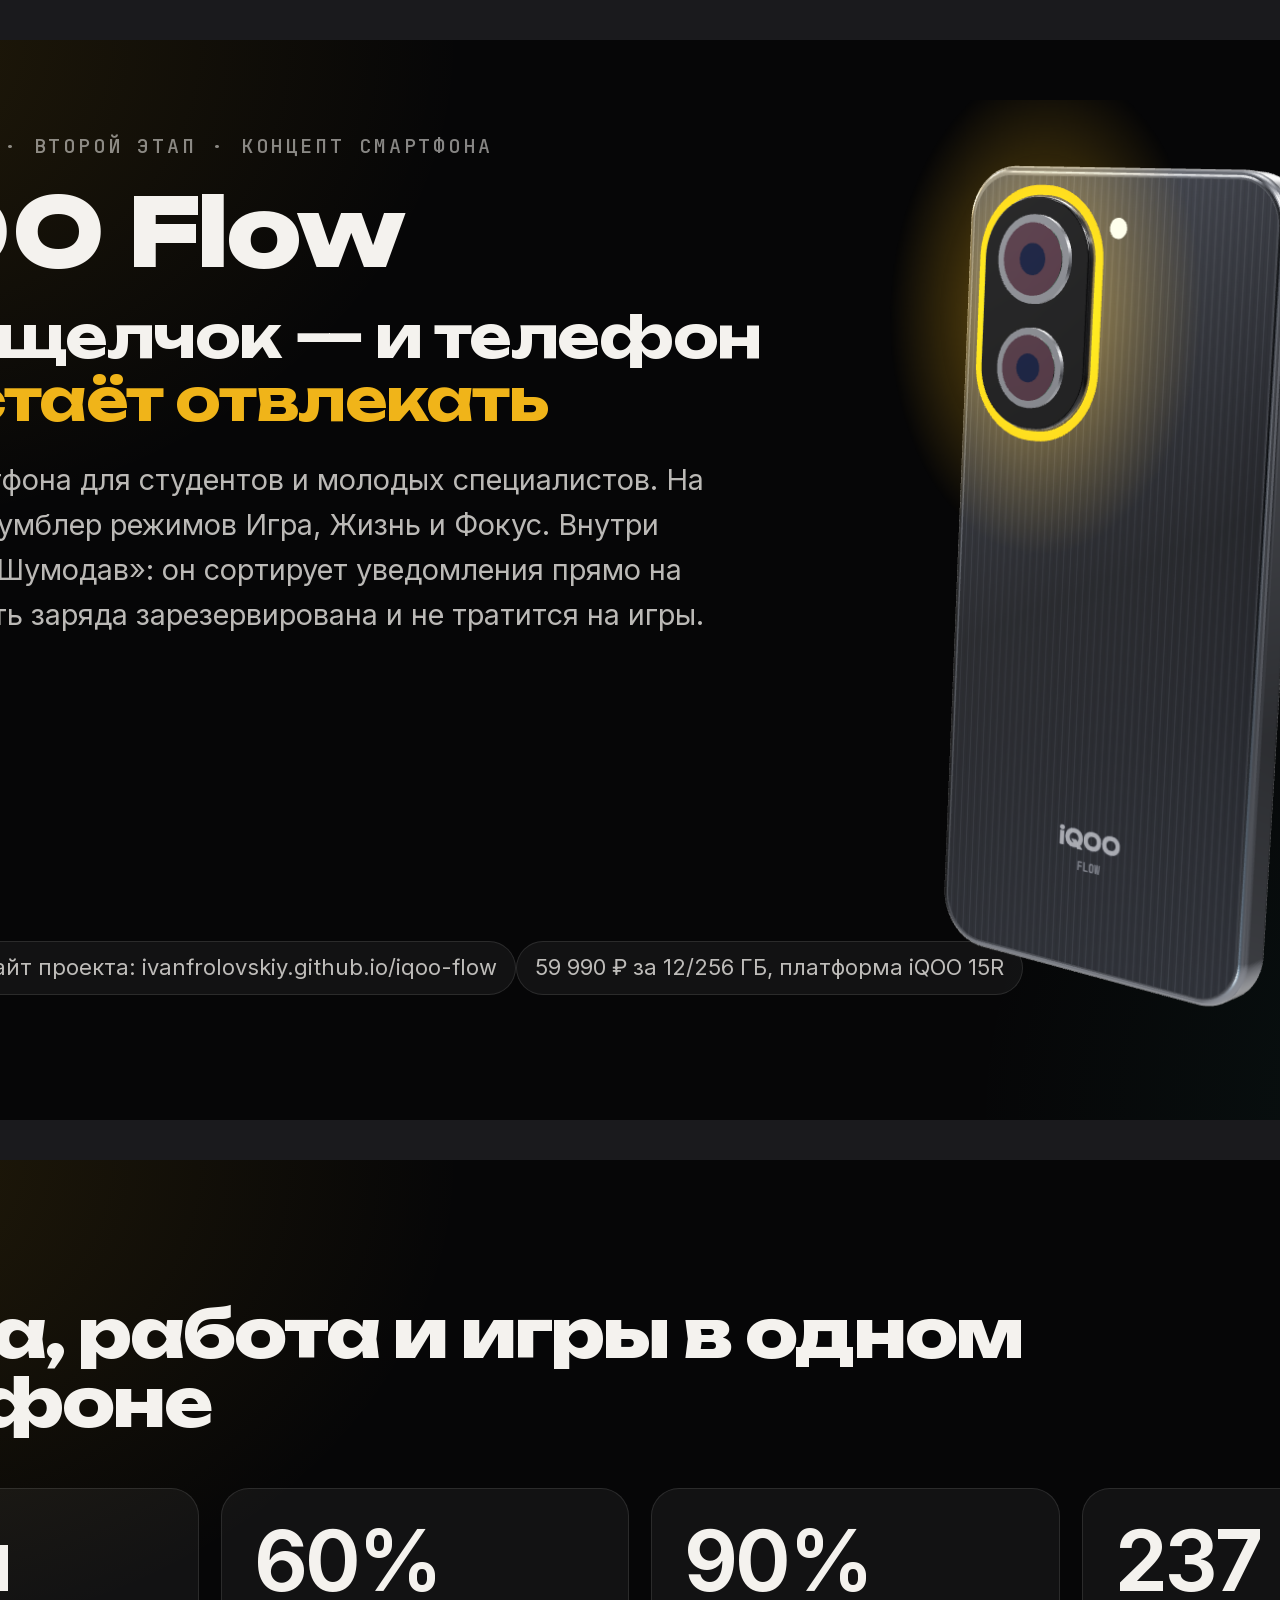
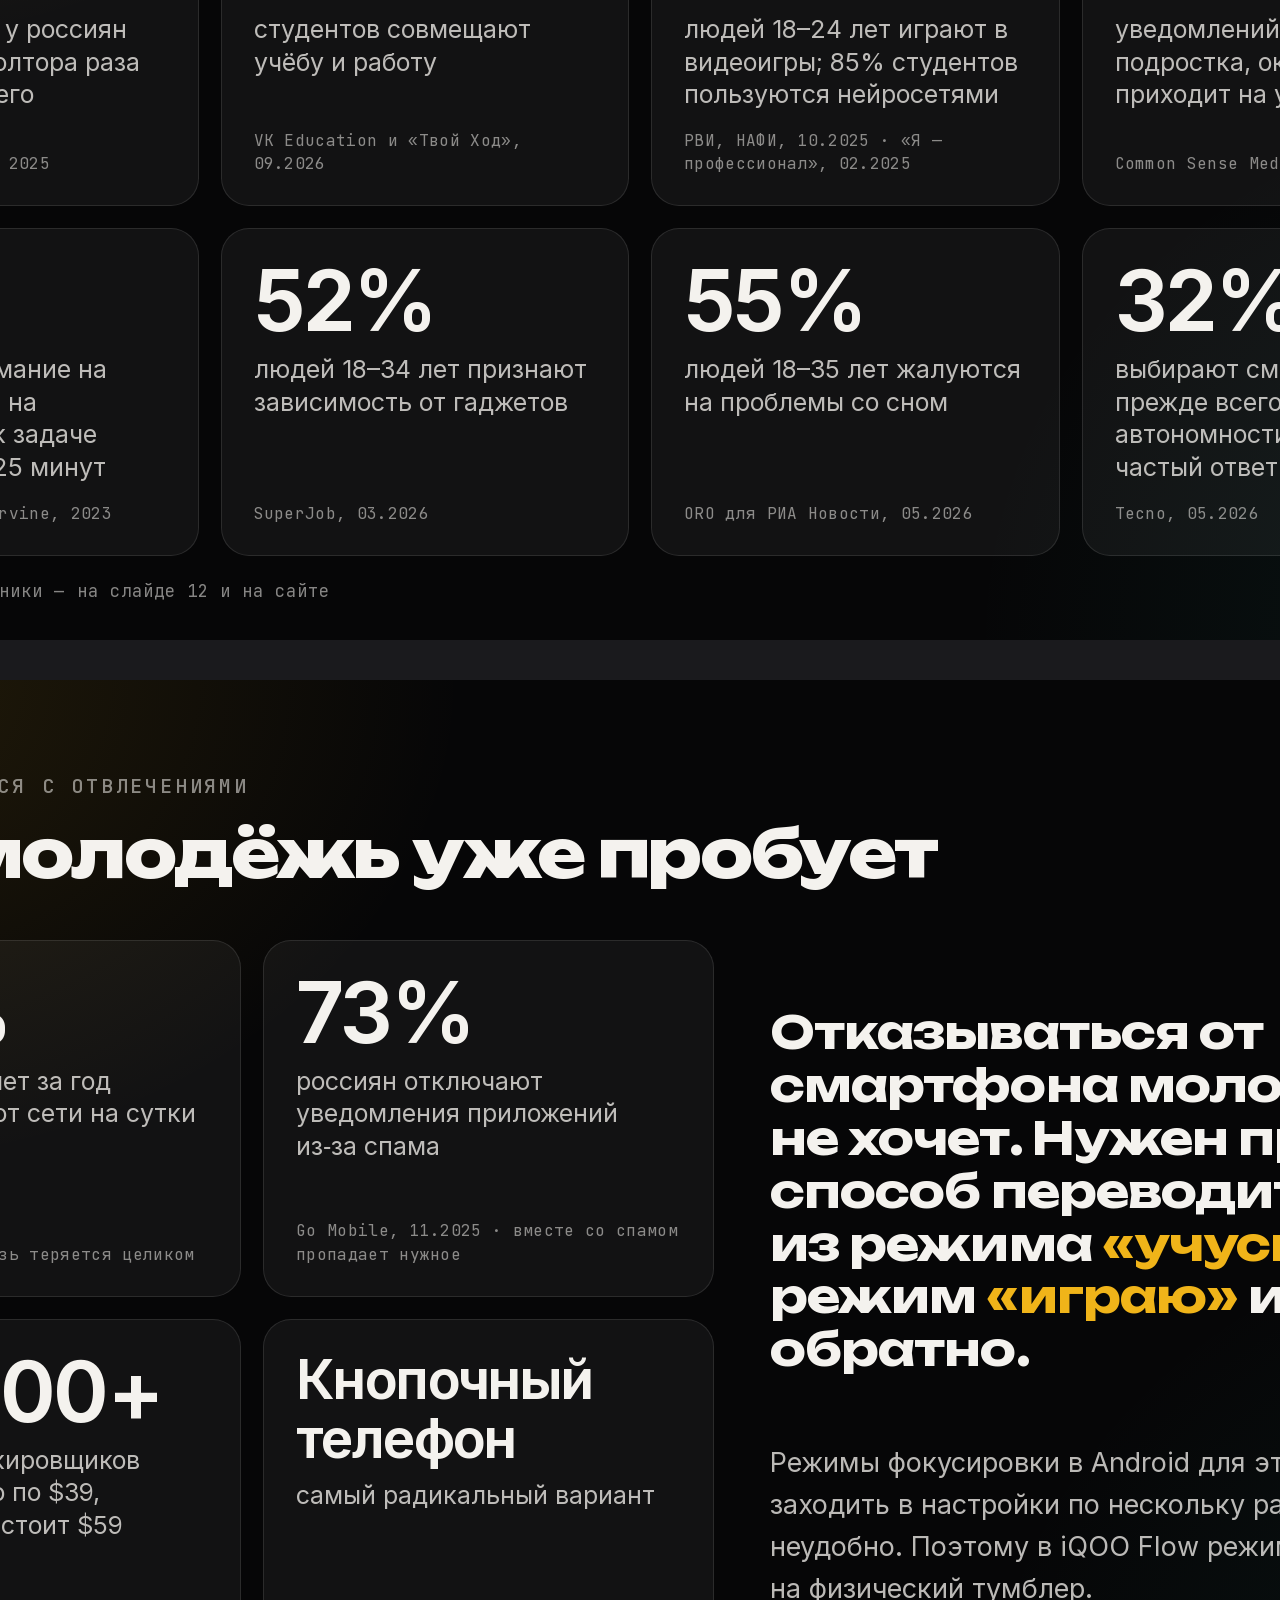
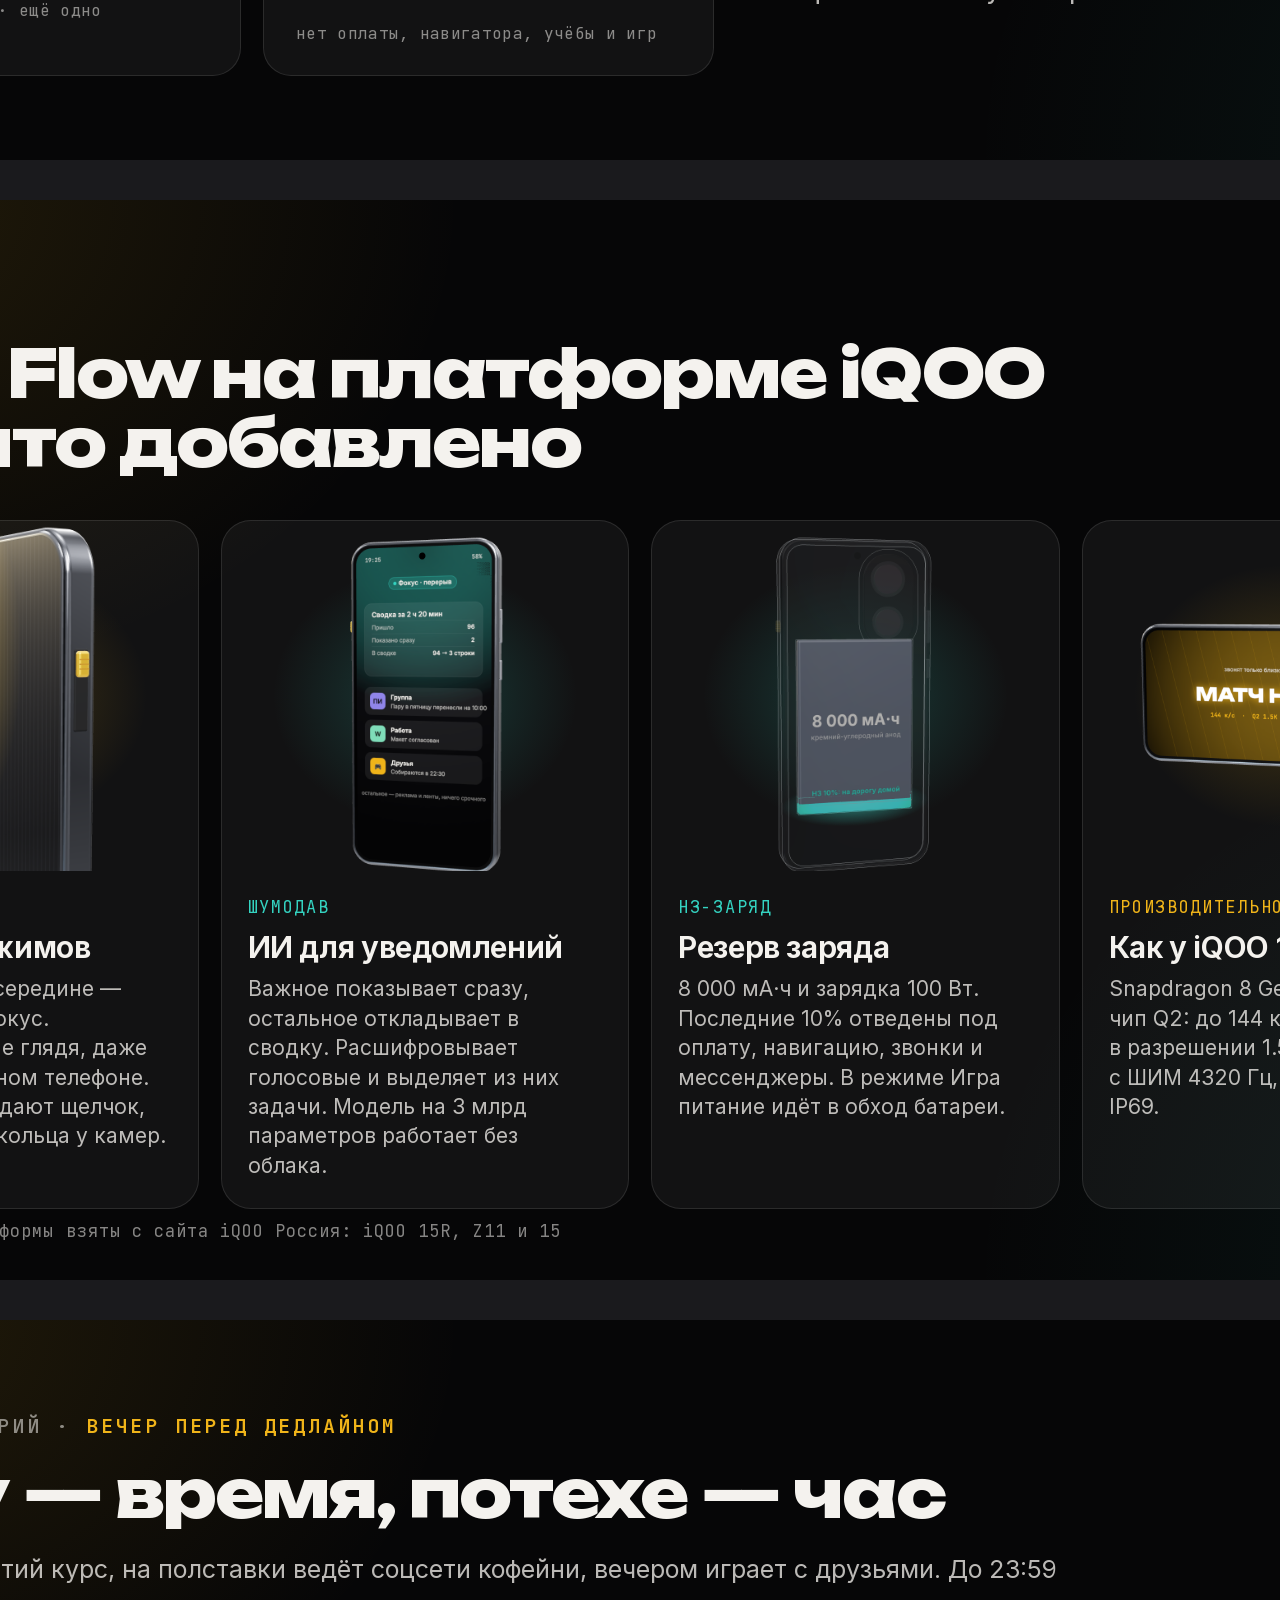
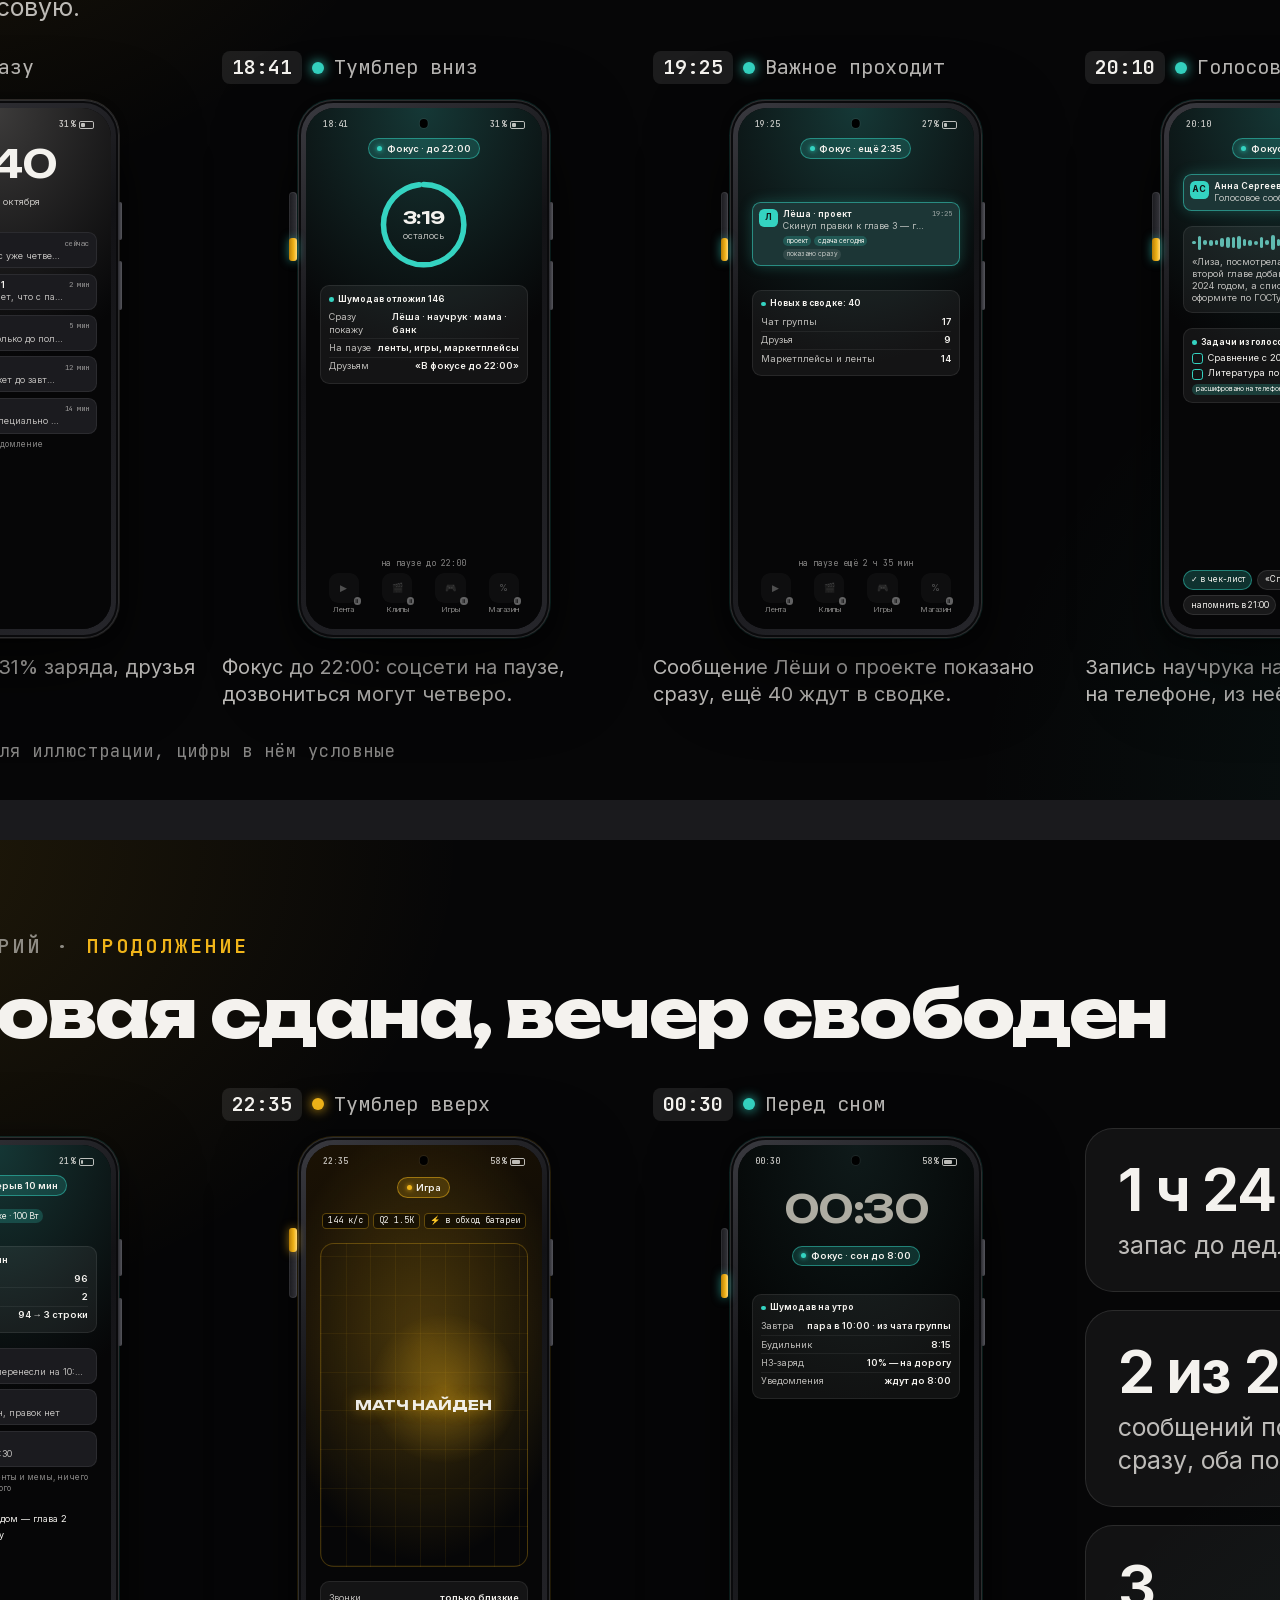
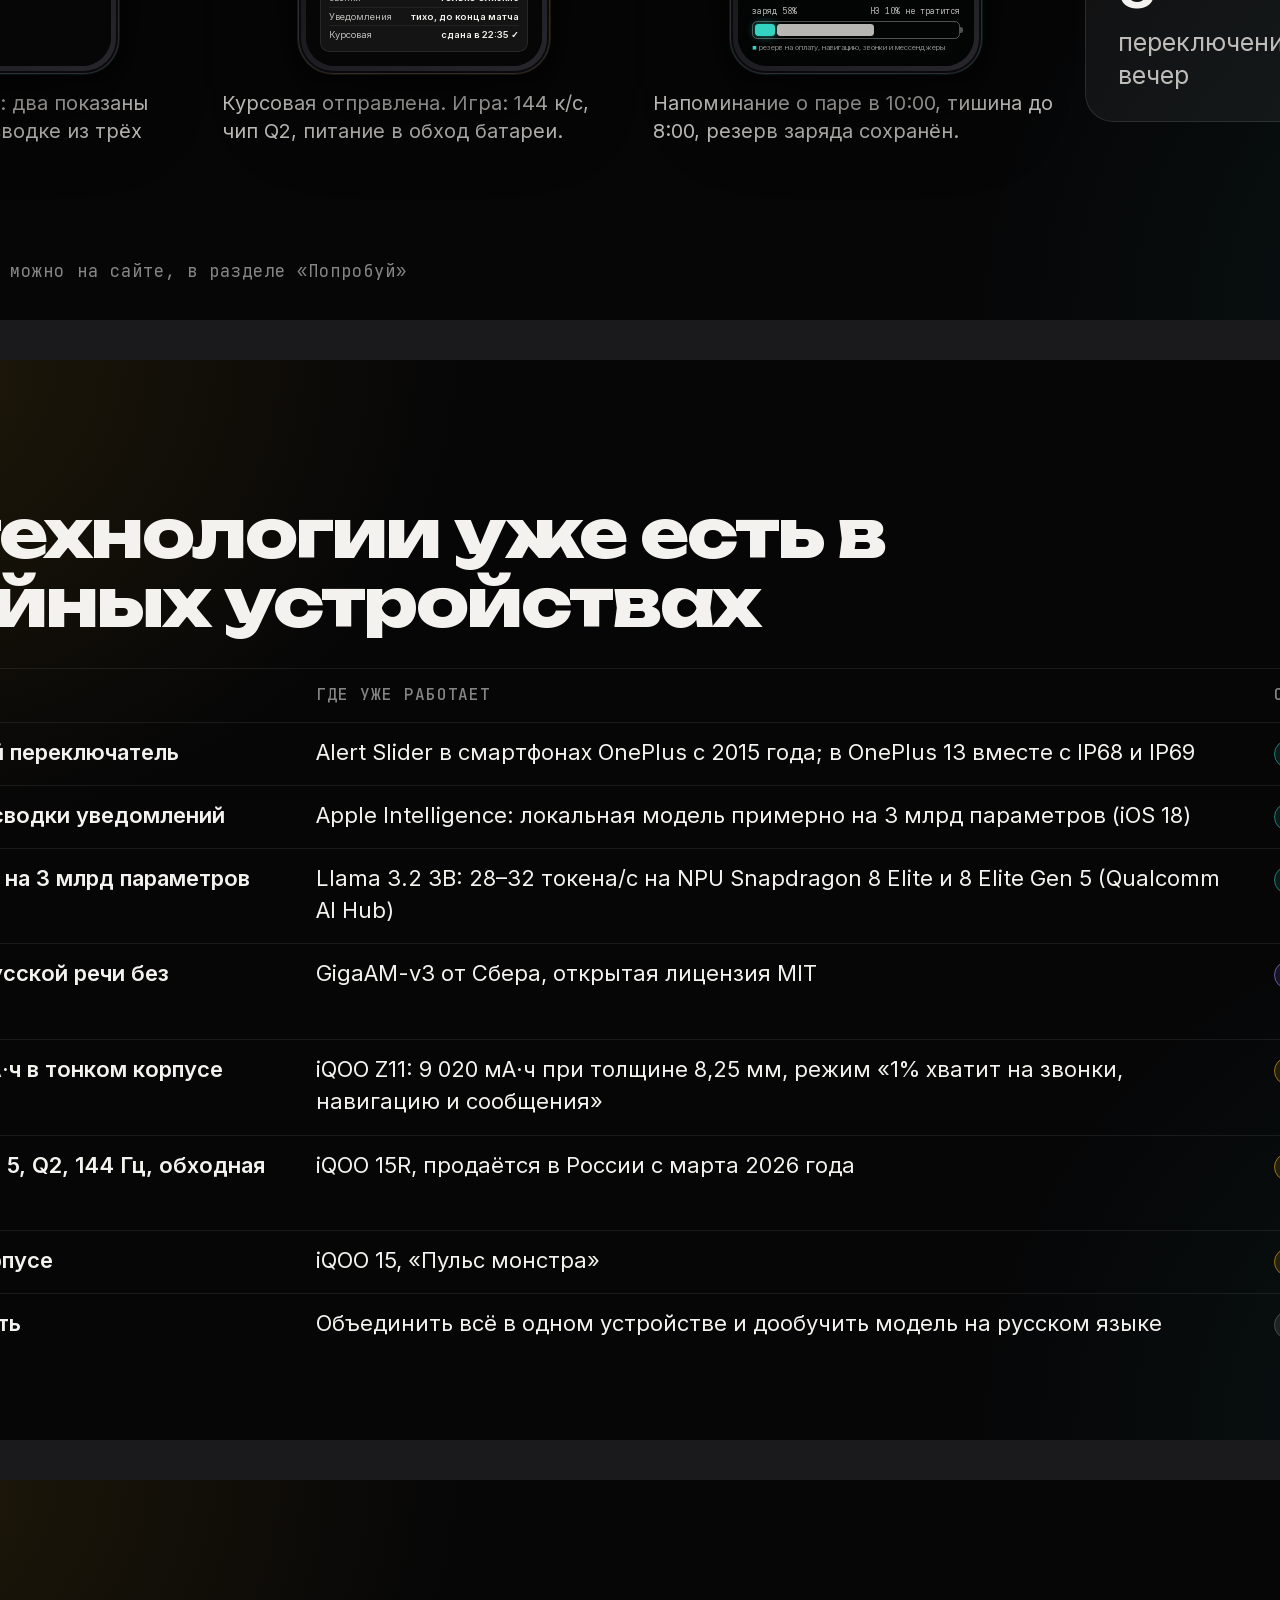
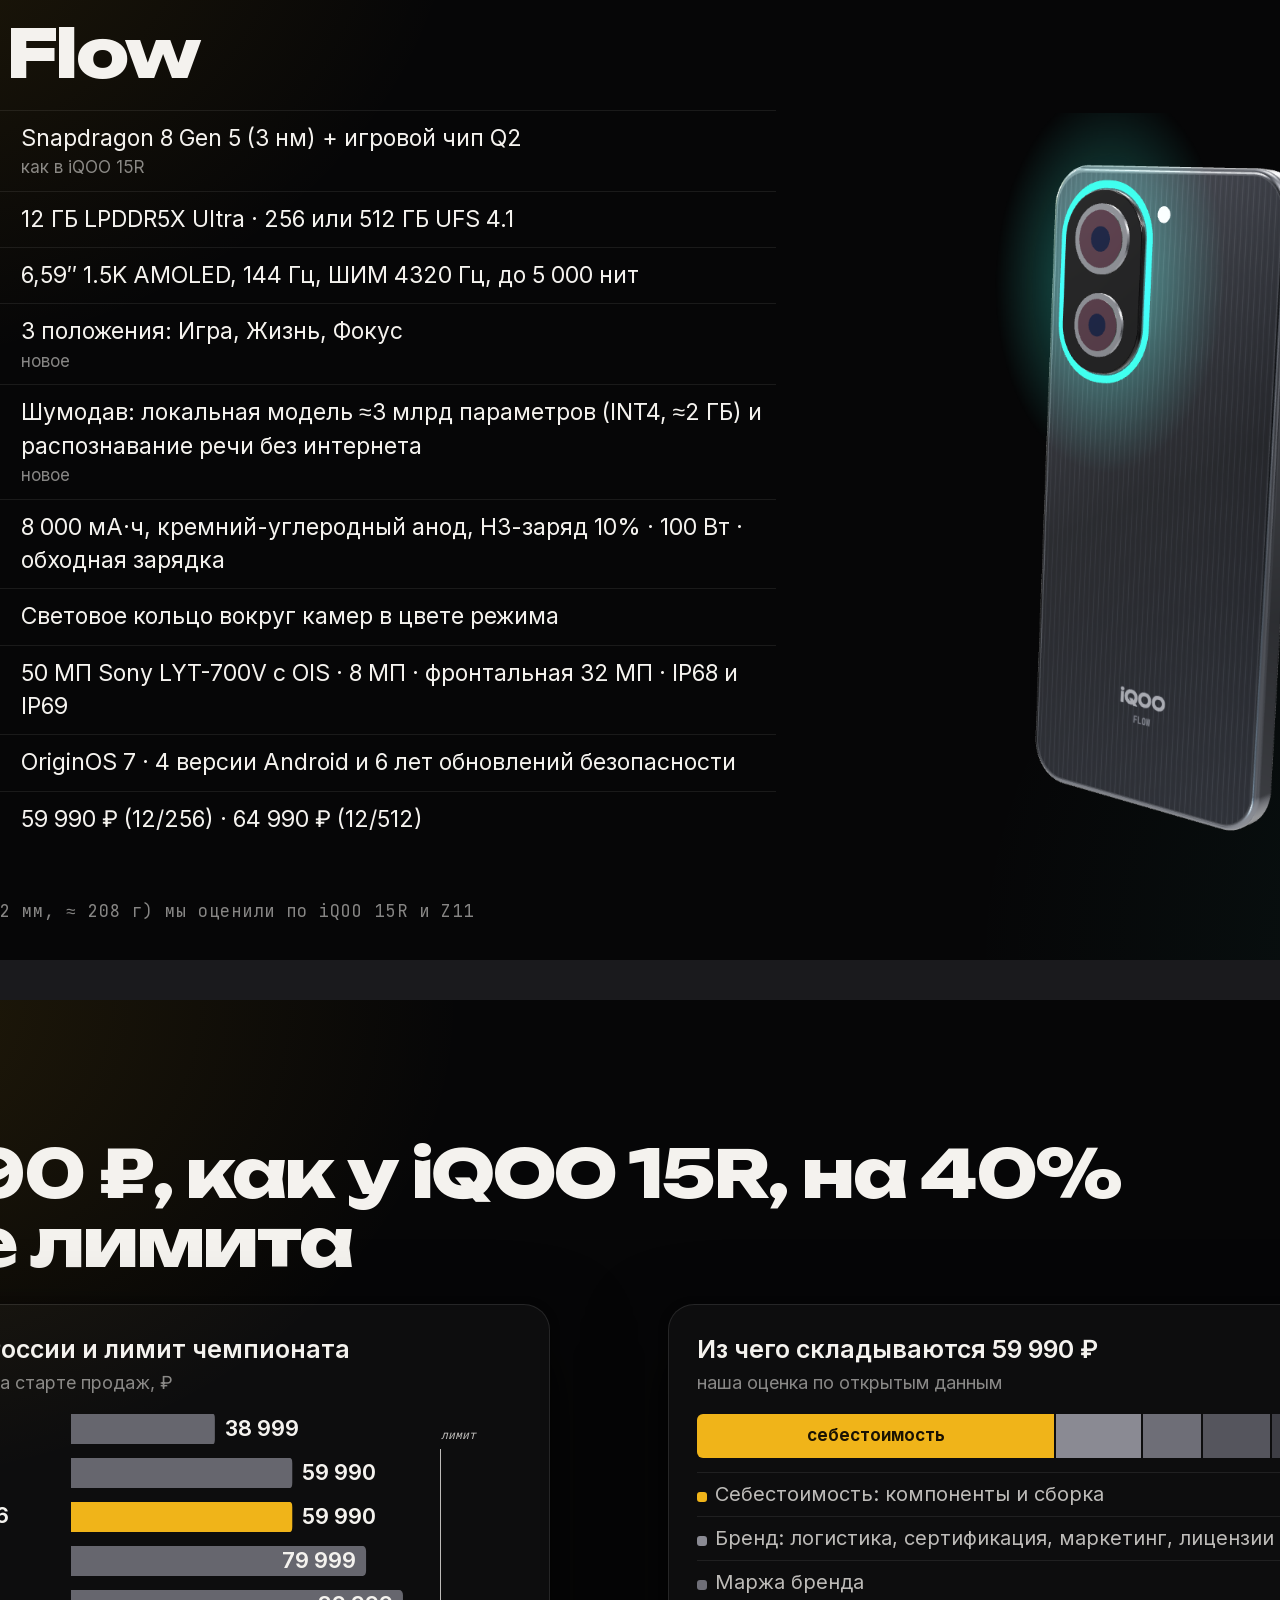
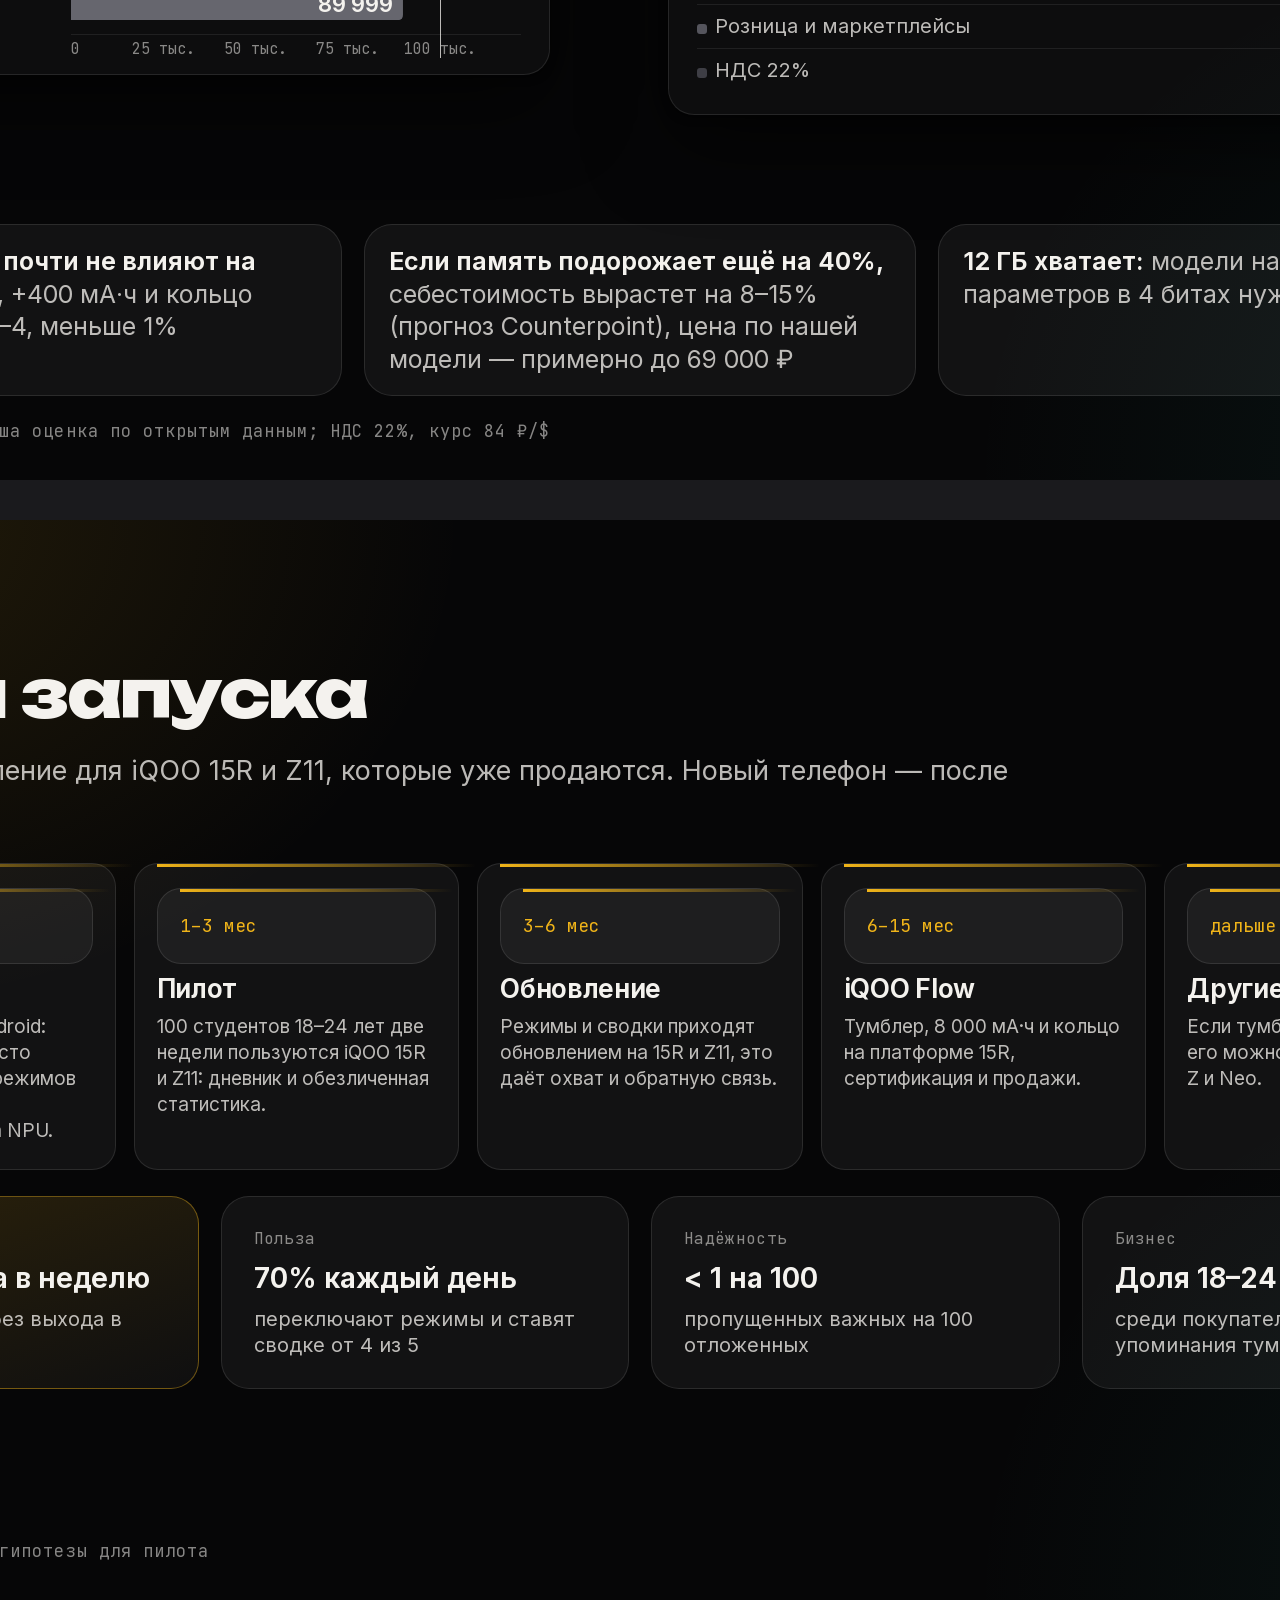
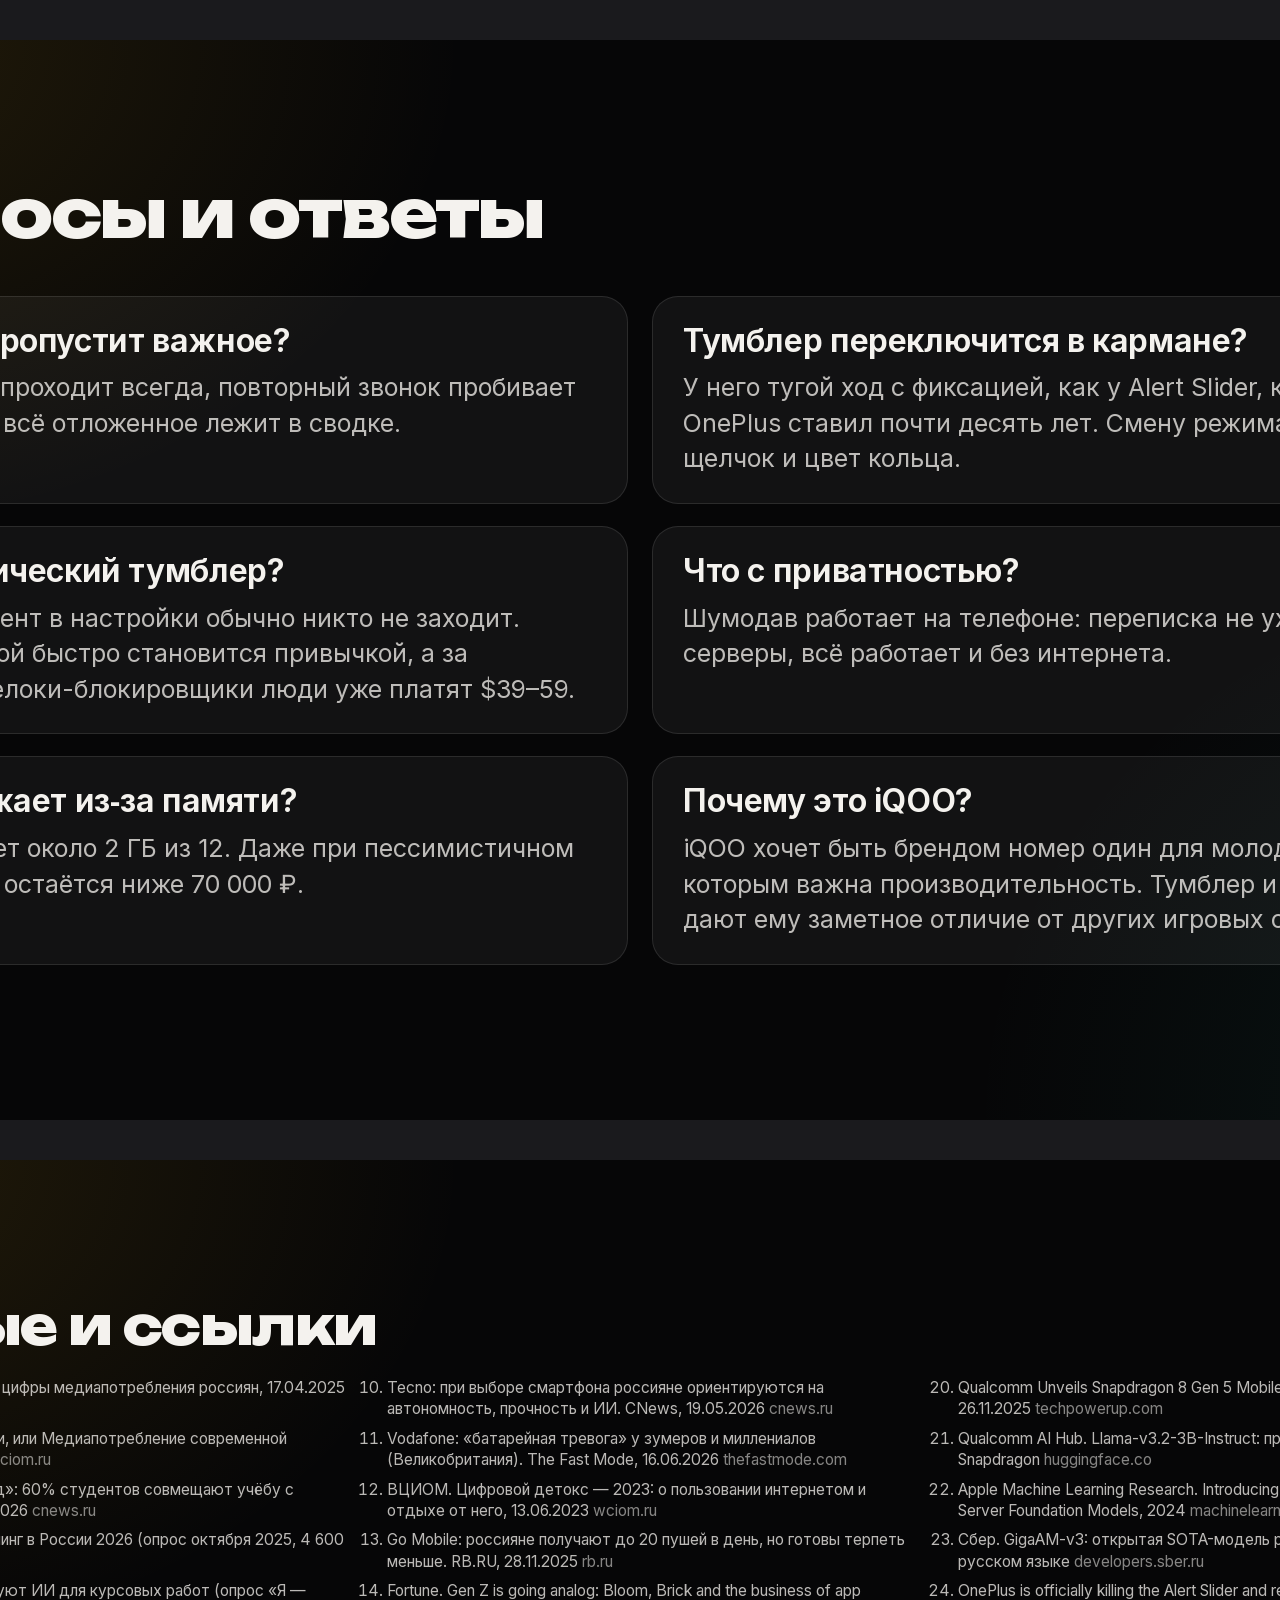
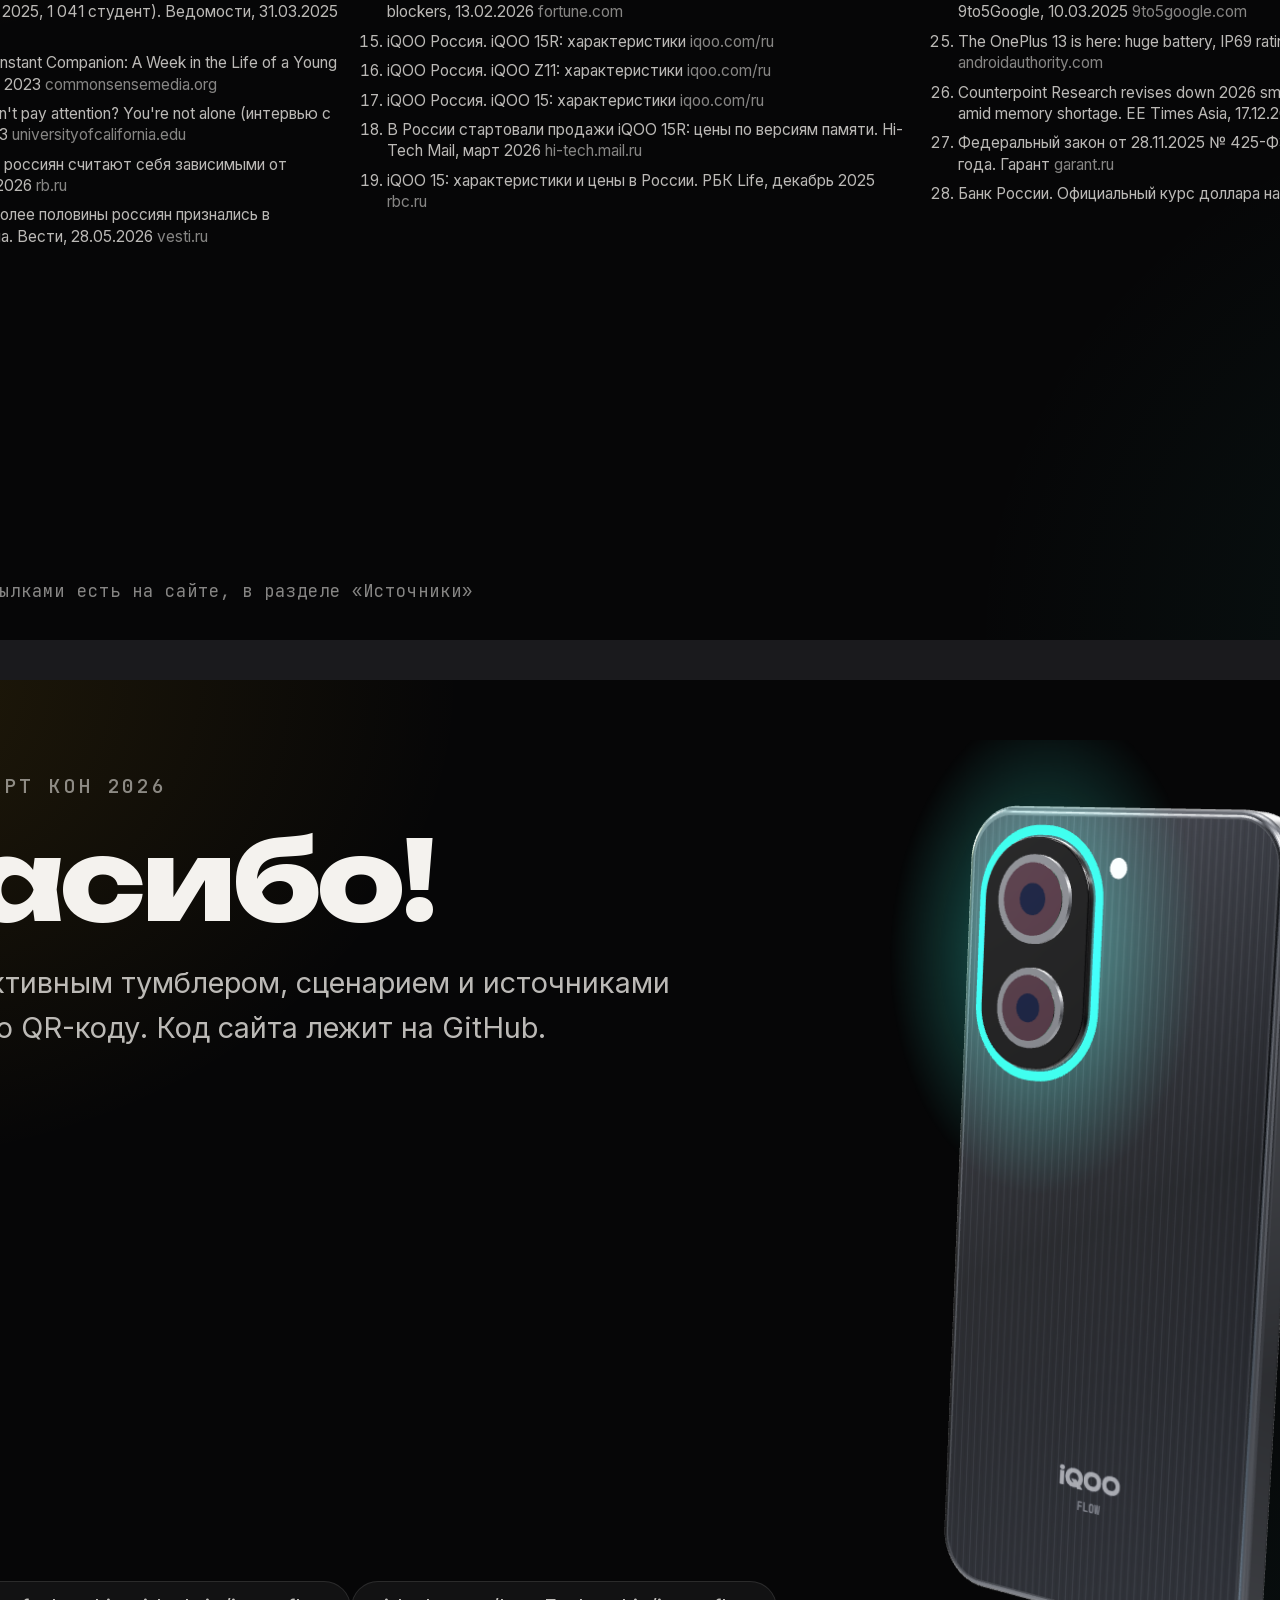
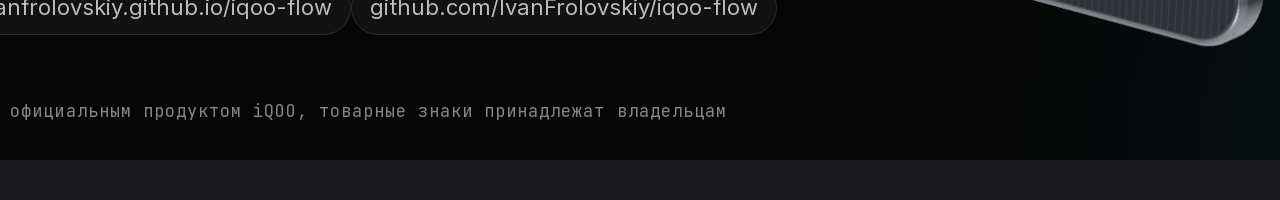
==== commit 6e783a42: "Правка текстов и анимации экрана Тексты сайта, презентации и README переписаны проще: меньше тире и " ====
--- a/deck/index.html
+++ b/deck/index.html
@@ -16,50 +16,51 @@
 <section class="slide title">
   <img class="hero-img" src="../assets/img/flow-hero.png" alt="">
   <div class="kicker"><b>Смарт Кон <span class="nt">iQOO</span></b> · второй этап · концепт смартфона</div>
-  <h1><span class="nt">iQOO</span> Flow: мощность, которая <em>умеет молчать</em></h1>
-  <p class="lead">Смартфон для тех, кто учится, работает и играет с одного телефона. Аппаратный тумблер переключает его между фокусом, жизнью и игрой, локальный ИИ «Шумодав» держит шум за дверью, а НЗ-заряд гарантирует дорогу домой.</p>
+  <h1><span class="nt">iQOO</span> Flow</h1>
+  <p class="tagline">Один щелчок&nbsp;— и телефон <em>перестаёт отвлекать</em></p>
+  <p class="lead">Концепт смартфона для студентов и молодых специалистов. На корпусе есть тумблер режимов Игра, Жизнь и Фокус. Внутри работает ИИ «Шумодав»: он сортирует уведомления прямо на телефоне. Часть заряда зарезервирована и не тратится на игры.</p>
   <div class="meta">
     <div class="qr" id="qr"></div>
-    <div><div class="pill-note">Сайт проекта: ivanfrolovskiy.github.io/iqoo-flow</div><div style="margin-top:14px" class="pill-note">59 990 ₽ за 12/256 ГБ · платформа iQOO 15R</div></div>
+    <div><div class="pill-note">Сайт проекта: ivanfrolovskiy.github.io/iqoo-flow</div><div style="margin-top:14px" class="pill-note">59 990 ₽ за 12/256 ГБ, платформа iQOO 15R</div></div>
   </div>
   <div class="foot"><span>iQOO Flow · концепт</span><span>01</span></div>
 </section>
 
 <!-- 2. Проблема -->
 <section class="slide">
-  <div class="kicker">Проблема · <b>один телефон на всё</b></div>
-  <h2>Телефон — главный инструмент молодого человека. И главный источник отвлечений</h2>
+  <div class="kicker">Проблема</div>
+  <h2>Учёба, работа и игры в одном телефоне</h2>
   <div class="body">
     <div class="grid-4" style="flex:1">
-      <div class="stat"><div class="big-n">6:49</div><div class="l">часов в день онлайн у россиян 12–24 лет — в полтора раза больше среднего</div><div class="s">Mediascope, I кв. 2025</div></div>
-      <div class="stat"><div class="big-n">60%</div><div class="l">студентов совмещают учёбу и работу — все чаты в одном телефоне</div><div class="s">VK Education × «Твой Ход», 09.2026</div></div>
-      <div class="stat"><div class="big-n">90%</div><div class="l">людей 18–24 лет играют; 85% студентов пользуются нейросетями</div><div class="s">РВИ, НАФИ, 10.2025 · «Я — профессионал», 02.2025</div></div>
-      <div class="stat"><div class="big-n">237</div><div class="l">уведомлений в день у подростка, четверть — в учебное время</div><div class="s">Common Sense Media, 2023, США</div></div>
-      <div class="stat"><div class="big-n">47 с</div><div class="l">держится внимание на одном экране; ≈25 минут — чтобы вернуться к делу</div><div class="s">Gloria Mark, UC Irvine, 2023</div></div>
-      <div class="stat"><div class="big-n">52%</div><div class="l">людей 18–34 лет признают зависимость от гаджетов; 57% россиян не пытаются ограничивать</div><div class="s">SuperJob, 03.2026</div></div>
+      <div class="stat"><div class="big-n">6,8 ч</div><div class="l">в день онлайн у россиян 12–24 лет, в полтора раза больше среднего</div><div class="s">Mediascope, I кв. 2025</div></div>
+      <div class="stat"><div class="big-n">60%</div><div class="l">студентов совмещают учёбу и работу</div><div class="s">VK Education и «Твой Ход», 09.2026</div></div>
+      <div class="stat"><div class="big-n">90%</div><div class="l">людей 18–24 лет играют в видеоигры; 85% студентов пользуются нейросетями</div><div class="s">РВИ, НАФИ, 10.2025 · «Я&nbsp;— профессионал», 02.2025</div></div>
+      <div class="stat"><div class="big-n">237</div><div class="l">уведомлений в день у подростка, около четверти приходит на уроках</div><div class="s">Common Sense Media, 2023, США</div></div>
+      <div class="stat"><div class="big-n">47 с</div><div class="l">держится внимание на одном экране; на возвращение к задаче уходит около 25 минут</div><div class="s">Gloria Mark, UC Irvine, 2023</div></div>
+      <div class="stat"><div class="big-n">52%</div><div class="l">людей 18–34 лет признают зависимость от гаджетов</div><div class="s">SuperJob, 03.2026</div></div>
       <div class="stat"><div class="big-n">55%</div><div class="l">людей 18–35 лет жалуются на проблемы со сном</div><div class="s">ORO для РИА Новости, 05.2026</div></div>
-      <div class="stat"><div class="big-n">32%</div><div class="l">выбирают смартфон прежде всего по автономности — это критерий №1</div><div class="s">Tecno, 05.2026</div></div>
-    </div>
-  </div>
-  <div class="foot"><span>Источники — на последнем слайде и на сайте</span><span>02</span></div>
-</section>
-
-<!-- 3. Инсайт -->
-<section class="slide">
-  <div class="kicker">Инсайт · <b>молодёжь уже ищет выход</b></div>
-  <h2>Каждый существующий выход что-то отнимает</h2>
+      <div class="stat"><div class="big-n">32%</div><div class="l">выбирают смартфон прежде всего по автономности, это самый частый ответ</div><div class="s">Tecno, 05.2026</div></div>
+    </div>
+  </div>
+  <div class="foot"><span>Ссылки на все источники&nbsp;— на слайде 12 и на сайте</span><span>02</span></div>
+</section>
+
+<!-- 3. Что уже пробуют -->
+<section class="slide">
+  <div class="kicker">Как люди борются с отвлечениями</div>
+  <h2>Что молодёжь уже пробует</h2>
   <div class="body">
     <div class="col">
       <div class="grid-2x2">
-        <div class="stat"><div class="big-n">46%</div><div class="l">людей 18–24 лет за год отключались от сети на сутки и дольше</div><div class="s">ВЦИОМ, 2023 · теряют связь целиком</div></div>
-        <div class="stat"><div class="big-n">73%</div><div class="l">россиян отключают уведомления из-за спама</div><div class="s">Go Mobile, 11.2025 · вместе со спамом — важное</div></div>
-        <div class="stat"><div class="big-n">60 000+</div><div class="l">брелоков Bloom за $39 продано, Brick — $59: платят за секунду «трения»</div><div class="s">Fortune, 02.2026 · ещё один предмет</div></div>
-        <div class="stat"><div class="big-n">0</div><div class="l">приложений у кнопочного телефона — радикальный детокс</div><div class="s">без оплаты, карт, учёбы и игр</div></div>
+        <div class="stat"><div class="big-n">46%</div><div class="l">людей 18–24 лет за год отключались от сети на сутки и дольше</div><div class="s">ВЦИОМ, 2023 · связь теряется целиком</div></div>
+        <div class="stat"><div class="big-n">73%</div><div class="l">россиян отключают уведомления приложений из&#8209;за спама</div><div class="s">Go Mobile, 11.2025 · вместе со спамом пропадает нужное</div></div>
+        <div class="stat"><div class="big-n">60 000+</div><div class="l">брелоков-блокировщиков Bloom продано по $39, похожий Brick стоит $59</div><div class="s">Fortune, 02.2026 · ещё одно устройство</div></div>
+        <div class="stat"><div class="big-n" style="font-size:54px;line-height:1.1">Кнопочный телефон</div><div class="l">самый радикальный вариант</div><div class="s">нет оплаты, навигатора, учёбы и игр</div></div>
       </div>
     </div>
     <div class="col" style="justify-content:center;max-width:720px">
-      <p class="insight">Молодым не нужен телефон слабее. Нужен телефон, который знает, когда быть <em>мощным</em>, а когда — <em>тихим</em>.</p>
-      <p class="lead" style="font-size:27px">И переключается одним движением, а не силой воли. Это и есть задача iQOO Flow.</p>
+      <p class="insight">Отказываться от смартфона молодёжь не хочет. Нужен простой способ переводить его из режима <em>«учусь»</em> в режим <em>«играю»</em> и обратно.</p>
+      <p class="lead" style="font-size:27px">Режимы фокусировки в Android для этого есть, но заходить в настройки по нескольку раз в день неудобно. Поэтому в iQOO Flow режимы вынесены на физический тумблер.</p>
     </div>
   </div>
   <div class="foot"><span>iQOO Flow · концепт</span><span>03</span></div>
@@ -67,63 +68,63 @@
 
 <!-- 4. Решение -->
 <section class="slide">
-  <div class="kicker">Решение · <b><span class="nt">iQOO</span> Flow</b></div>
-  <h2>Четыре решения в одном корпусе — на платформе iQOO 15R</h2>
+  <div class="kicker">Решение</div>
+  <h2>iQOO Flow на платформе iQOO 15R: что добавлено</h2>
   <div class="pillars" style="margin-top:22px">
-    <div class="pillar" style="--c: var(--amber)"><div class="img"><img src="../assets/img/flow-side.png" alt=""></div><div class="tx"><div class="n">Тумблер</div><h3>Одно движение вместо двадцати настроек</h3><p>Вверх — Игра, середина — Жизнь, вниз — Фокус. На ощупь и на заблокированном экране; режим подтверждают щелчок и цвет кольца у камер.</p></div></div>
-    <div class="pillar" style="--c: var(--focus)"><div class="img"><img src="../assets/img/flow-front.png" alt=""></div><div class="tx"><div class="n">Шумодав</div><h3>ИИ, который держит шум за дверью</h3><p>Пропускает важное, остальное — в сводку на 20 секунд. Голосовые — в текст и задачи. Модель на 3 млрд параметров работает без облака.</p></div></div>
-    <div class="pillar" style="--c: var(--focus)"><div class="img"><img src="../assets/img/flow-xray.png" alt=""></div><div class="tx"><div class="n">НЗ-заряд</div><h3>Дорога домой неприкосновенна</h3><p>8 000 мА·ч и 100 Вт. Последние 10% — только для оплаты, карт, звонков и мессенджеров. В Игре — питание в обход батареи.</p></div></div>
-    <div class="pillar" style="--c: var(--amber)"><div class="img"><img src="../assets/img/flow-game.png" alt=""></div><div class="tx"><div class="n">Мощность</div><h3>Когда играешь — на полную</h3><p>Snapdragon 8 Gen 5 и игровой чип Q2: 144 кадра в секунду, 1.5K. Экран 144 Гц с ШИМ 4320 Гц, защита IP68 и IP69.</p></div></div>
-  </div>
-  <div class="foot"><span>Платформа и характеристики — iQOO 15R, Z11 и 15 (iqoo.com/ru)</span><span>04</span></div>
+    <div class="pillar" style="--c: var(--amber)"><div class="img"><img src="../assets/img/flow-side.png" alt=""></div><div class="tx"><div class="n">Тумблер</div><h3>Тумблер режимов</h3><p>Вверх&nbsp;— Игра, в середине&nbsp;— Жизнь, вниз&nbsp;— Фокус. Переключается не глядя, даже на заблокированном телефоне. Режим подтверждают щелчок, вибрация и цвет кольца у камер.</p></div></div>
+    <div class="pillar" style="--c: var(--focus)"><div class="img"><img src="../assets/img/flow-front.png" alt=""></div><div class="tx"><div class="n">Шумодав</div><h3>ИИ для уведомлений</h3><p>Важное показывает сразу, остальное откладывает в сводку. Расшифровывает голосовые и выделяет из них задачи. Модель на 3 млрд параметров работает без облака.</p></div></div>
+    <div class="pillar" style="--c: var(--focus)"><div class="img"><img src="../assets/img/flow-xray.png" alt=""></div><div class="tx"><div class="n">НЗ-заряд</div><h3>Резерв заряда</h3><p>8 000 мА·ч и зарядка 100 Вт. Последние 10% отведены под оплату, навигацию, звонки и мессенджеры. В режиме Игра питание идёт в обход батареи.</p></div></div>
+    <div class="pillar" style="--c: var(--amber)"><div class="img"><img src="../assets/img/flow-game.png" alt=""></div><div class="tx"><div class="n">Производительность</div><h3>Как у iQOO 15R</h3><p>Snapdragon 8 Gen 5 и игровой чип Q2: до 144 кадров в секунду в разрешении 1.5K. Экран 144 Гц с ШИМ 4320 Гц, защита IP68 и IP69.</p></div></div>
+  </div>
+  <div class="foot"><span>Характеристики платформы взяты с сайта iQOO Россия: iQOO 15R, Z11 и 15</span><span>04</span></div>
 </section>
 
 <!-- 5. Сценарий, часть 1 -->
 <section class="slide">
   <div class="kicker">Ключевой сценарий · <b>вечер перед дедлайном</b></div>
-  <h2>Делу — время, потехе — час</h2>
-  <p class="lead" style="font-size:25px">Лиза, 20 лет: третий курс, полставки SMM-менеджером, вечером — матчи с друзьями. В 23:59 сдавать курсовую.</p>
-  <div class="board" style="margin-top:26px">
-    <div class="frame" data-scene="0" style="--c: var(--life)"><div class="t"><b>18:40</b><i></i>Всё и сразу</div><div class="ph"></div><p>146 непрочитанных, 31% заряда, друзья зовут в матч.</p></div>
-    <div class="frame" data-scene="1" style="--c: var(--focus)"><div class="t"><b>18:41</b><i></i>Щелчок вниз</div><div class="ph"></div><p>Фокус до 22:00: ленты на паузе, пробиться могут четверо.</p></div>
-    <div class="frame" data-scene="2" style="--c: var(--focus)"><div class="t"><b>19:25</b><i></i>Важное проходит</div><div class="ph"></div><p>Лёша про таблицу — сразу. Ещё 40 сообщений ждут.</p></div>
-    <div class="frame" data-scene="3" style="--c: var(--focus)"><div class="t"><b>20:10</b><i></i>Голосовое → задачи</div><div class="ph"></div><p>2:14 голоса научрука — две задачи в чек-листе, без интернета.</p></div>
-  </div>
-  <div class="foot"><span>Сценарий иллюстративный: он показывает логику режимов, а не результаты испытаний</span><span>05</span></div>
+  <h2>Делу&nbsp;— время, потехе&nbsp;— час</h2>
+  <p class="lead" style="font-size:25px">Лиза, 20 лет. Третий курс, на полставки ведёт соцсети кофейни, вечером играет с друзьями. До 23:59 нужно сдать курсовую.</p>
+  <div class="board" style="margin-top:24px">
+    <div class="frame" data-scene="0" style="--c: var(--life)"><div class="t"><b>18:40</b><i></i>Всё и сразу</div><div class="ph"></div><p>146 непрочитанных, 31% заряда, друзья зовут играть.</p></div>
+    <div class="frame" data-scene="1" style="--c: var(--focus)"><div class="t"><b>18:41</b><i></i>Тумблер вниз</div><div class="ph"></div><p>Фокус до 22:00: соцсети на паузе, дозвониться могут четверо.</p></div>
+    <div class="frame" data-scene="2" style="--c: var(--focus)"><div class="t"><b>19:25</b><i></i>Важное проходит</div><div class="ph"></div><p>Сообщение Лёши о проекте показано сразу, ещё 40 ждут в сводке.</p></div>
+    <div class="frame" data-scene="3" style="--c: var(--focus)"><div class="t"><b>20:10</b><i></i>Голосовое</div><div class="ph"></div><p>Запись научрука на 2:14 расшифрована на телефоне, из неё две задачи.</p></div>
+  </div>
+  <div class="foot"><span>Сценарий придуман для иллюстрации, цифры в нём условные</span><span>05</span></div>
 </section>
 
 <!-- 6. Сценарий, часть 2 -->
 <section class="slide">
   <div class="kicker">Ключевой сценарий · <b>продолжение</b></div>
-  <h2>Сдано до дедлайна — и матч без чувства вины</h2>
+  <h2>Курсовая сдана, вечер свободен</h2>
   <div class="board" style="margin-top:18px">
-    <div class="frame" data-scene="4" style="--c: var(--focus)"><div class="t"><b>21:00</b><i></i>Перерыв</div><div class="ph"></div><p>96 новых → 2 пропущено сразу, 94 — в три строки сводки.</p></div>
-    <div class="frame" data-scene="5" style="--c: var(--amber)"><div class="t"><b>22:35</b><i></i>Щелчок вверх</div><div class="ph"></div><p>Курсовая ушла. Игра: 144 к/с, Q2, питание в обход батареи.</p></div>
-    <div class="frame" data-scene="6" style="--c: var(--focus)"><div class="t"><b>00:30</b><i></i>Щелчок вниз — сон</div><div class="ph"></div><p>Пара в 10:00 — из чата группы. Тишина до 8:00, НЗ цел.</p></div>
+    <div class="frame" data-scene="4" style="--c: var(--focus)"><div class="t"><b>21:00</b><i></i>Перерыв</div><div class="ph"></div><p>96 новых сообщений: два показаны сразу, остальные в сводке из трёх строк.</p></div>
+    <div class="frame" data-scene="5" style="--c: var(--amber)"><div class="t"><b>22:35</b><i></i>Тумблер вверх</div><div class="ph"></div><p>Курсовая отправлена. Игра: 144 к/с, чип Q2, питание в обход батареи.</p></div>
+    <div class="frame" data-scene="6" style="--c: var(--focus)"><div class="t"><b>00:30</b><i></i>Перед сном</div><div class="ph"></div><p>Напоминание о паре в 10:00, тишина до 8:00, резерв заряда сохранён.</p></div>
     <div class="frame" style="justify-content:center;gap:18px;padding-top:40px">
       <div class="stat"><div class="big-n" style="font-size:60px">1 ч 24 мин</div><div class="l">запас до дедлайна</div></div>
-      <div class="stat"><div class="big-n" style="font-size:60px">2 из 242</div><div class="l">сообщений пробились сквозь фокус — оба по делу</div></div>
-      <div class="stat"><div class="big-n" style="font-size:60px">3 щелчка</div><div class="l">вместо силы воли и настроек</div></div>
-    </div>
-  </div>
-  <div class="foot"><span>Попробовать тумблер вживую — на сайте, раздел «Попробуй»</span><span>06</span></div>
+      <div class="stat"><div class="big-n" style="font-size:60px">2 из 242</div><div class="l">сообщений показаны сразу, оба по делу</div></div>
+      <div class="stat"><div class="big-n" style="font-size:60px">3</div><div class="l">переключения за весь вечер</div></div>
+    </div>
+  </div>
+  <div class="foot"><span>Попробовать тумблер можно на сайте, в разделе «Попробуй»</span><span>06</span></div>
 </section>
 
 <!-- 7. Технологии -->
 <section class="slide">
-  <div class="kicker">Реализуемость · <b>технологии</b></div>
-  <h2>Ничего фантастического: всё уже работает в серийных устройствах</h2>
+  <div class="kicker">Реализуемость</div>
+  <h2>Все технологии уже есть в серийных устройствах</h2>
   <div class="body" style="margin-top:10px">
     <table class="rtable">
       <tr><th>Элемент Flow</th><th>Где уже работает</th><th>Статус</th></tr>
-      <tr><td>Трёхпозиционный переключатель</td><td>OnePlus Alert Slider с 2015 года; в OnePlus 13 — вместе с IP68 и IP69</td><td><span class="badge market">есть на рынке</span></td></tr>
-      <tr><td>ИИ-приоритет и сводки уведомлений</td><td>Apple Intelligence: локальная модель ≈3 млрд параметров (iOS 18)</td><td><span class="badge market">есть на рынке</span></td></tr>
-      <tr><td>Языковая модель 3B на телефоне</td><td>Llama 3.2 3B: 28–32 токена/с на NPU Snapdragon 8 Elite / 8 Elite Gen 5 (Qualcomm AI Hub)</td><td><span class="badge market">есть на рынке</span></td></tr>
-      <tr><td>Русская речь без интернета</td><td>GigaAM-v3 от Сбера, открытая лицензия MIT</td><td><span class="badge open">открытая технология</span></td></tr>
-      <tr><td>8 000 мА·ч в тонком корпусе</td><td>iQOO Z11: 9 020 мА·ч при 8,25 мм; режим «1% хватит на звонки и навигацию»</td><td><span class="badge iqoo">есть у iQOO</span></td></tr>
-      <tr><td>Snapdragon 8 Gen 5, Q2, 144 Гц, обходная зарядка</td><td>iQOO 15R — в продаже в России с марта 2026 года</td><td><span class="badge iqoo">есть у iQOO</span></td></tr>
-      <tr><td>Подсветка на корпусе</td><td>iQOO 15: «Пульс монстра»</td><td><span class="badge iqoo">есть у iQOO</span></td></tr>
-      <tr><td>Сборка вокруг сценария</td><td>Тумблер, правила режимов, Шумодав на русском, НЗ-заряд — инженерная интеграция</td><td><span class="badge new">новое во Flow</span></td></tr>
+      <tr><td>Трёхпозиционный переключатель</td><td>Alert Slider в смартфонах OnePlus с 2015 года; в OnePlus 13 вместе с IP68 и IP69</td><td><span class="badge market">есть на рынке</span></td></tr>
+      <tr><td>ИИ-приоритет и сводки уведомлений</td><td>Apple Intelligence: локальная модель примерно на 3 млрд параметров (iOS 18)</td><td><span class="badge market">есть на рынке</span></td></tr>
+      <tr><td>Языковая модель на 3 млрд параметров</td><td>Llama 3.2 3B: 28–32 токена/с на NPU Snapdragon 8 Elite и 8 Elite Gen 5 (Qualcomm AI Hub)</td><td><span class="badge market">есть на рынке</span></td></tr>
+      <tr><td>Распознавание русской речи без интернета</td><td>GigaAM-v3 от Сбера, открытая лицензия MIT</td><td><span class="badge open">открытая технология</span></td></tr>
+      <tr><td>Батарея 8 000 мА·ч в тонком корпусе</td><td>iQOO Z11: 9 020 мА·ч при толщине 8,25 мм, режим «1% хватит на звонки, навигацию и сообщения»</td><td><span class="badge iqoo">есть у iQOO</span></td></tr>
+      <tr><td>Snapdragon 8 Gen 5, Q2, 144 Гц, обходная зарядка</td><td>iQOO 15R, продаётся в России с марта 2026 года</td><td><span class="badge iqoo">есть у iQOO</span></td></tr>
+      <tr><td>Подсветка на корпусе</td><td>iQOO 15, «Пульс монстра»</td><td><span class="badge iqoo">есть у iQOO</span></td></tr>
+      <tr><td>Что нужно сделать</td><td>Объединить всё в одном устройстве и дообучить модель на русском языке</td><td><span class="badge new">новое во Flow</span></td></tr>
     </table>
   </div>
   <div class="foot"><span>iQOO Flow · концепт</span><span>07</span></div>
@@ -131,7 +132,7 @@
 
 <!-- 8. Характеристики -->
 <section class="slide">
-  <div class="kicker">Устройство · <b>характеристики</b></div>
+  <div class="kicker">Характеристики</div>
   <h2>iQOO Flow</h2>
   <div class="body" style="margin-top:0">
     <div class="col" style="flex:1.5">
@@ -139,67 +140,68 @@
         <tr><th>Платформа</th><td>Snapdragon 8 Gen 5 (3 нм) + игровой чип Q2<span>как в iQOO 15R</span></td></tr>
         <tr><th>Память</th><td>12 ГБ LPDDR5X Ultra · 256 или 512 ГБ UFS 4.1</td></tr>
         <tr><th>Экран</th><td>6,59″ 1.5K AMOLED, 144 Гц, ШИМ 4320 Гц, до 5 000 нит</td></tr>
-        <tr class="hl"><th>Тумблер</th><td>3 положения: Игра · Жизнь · Фокус<span>новое</span></td></tr>
-        <tr class="hl"><th>ИИ</th><td>Шумодав: локальная модель ≈3 млрд параметров (INT4, ≈2 ГБ) и офлайн-распознавание речи<span>новое</span></td></tr>
+        <tr class="hl"><th>Тумблер</th><td>3 положения: Игра, Жизнь, Фокус<span>новое</span></td></tr>
+        <tr class="hl"><th>ИИ</th><td>Шумодав: локальная модель ≈3 млрд параметров (INT4, ≈2 ГБ) и распознавание речи без интернета<span>новое</span></td></tr>
         <tr class="hl"><th>Батарея</th><td>8 000 мА·ч, кремний-углеродный анод, НЗ-заряд 10% · 100 Вт · обходная зарядка</td></tr>
         <tr class="hl"><th>Индикация</th><td>Световое кольцо вокруг камер в цвете режима</td></tr>
-        <tr><th>Камеры и защита</th><td>50 МП Sony LYT-700V с OIS · 8 МП · фронт 32 МП · IP68 и IP69</td></tr>
+        <tr><th>Камеры и защита</th><td>50 МП Sony LYT-700V с OIS · 8 МП · фронтальная 32 МП · IP68 и IP69</td></tr>
         <tr><th>Система</th><td>OriginOS 7 · 4 версии Android и 6 лет обновлений безопасности</td></tr>
         <tr class="hl"><th>Цена</th><td>59 990 ₽ (12/256) · 64 990 ₽ (12/512)</td></tr>
       </table>
     </div>
     <div class="col" style="align-items:center;justify-content:center"><img src="../assets/img/flow-back-focus.png" alt="" style="height:760px"></div>
   </div>
-  <div class="foot"><span>Корпус ≈ 8,2 мм и ≈ 208 г — наша оценка по весу iQOO 15R и Z11</span><span>08</span></div>
+  <div class="foot"><span>Толщину и вес (≈ 8,2 мм, ≈ 208 г) мы оценили по iQOO 15R и Z11</span><span>08</span></div>
 </section>
 
 <!-- 9. Цена -->
 <section class="slide">
-  <div class="kicker">Цена · <b>до 100 000 ₽</b></div>
-  <h2>59 990 ₽ — на 40% ниже лимита и в логике линейки</h2>
+  <div class="kicker">Цена</div>
+  <h2>59 990 ₽, как у iQOO 15R, на 40% ниже лимита</h2>
   <div class="body" style="margin-top:6px">
     <div class="col"><div class="viz-card viz on" id="d-lineup"></div></div>
     <div class="col"><div class="viz-card viz on" id="d-struct"></div></div>
   </div>
   <div class="grid-3" style="margin-top:22px">
-    <div class="stat" style="padding:20px 24px"><div class="l"><b>Новое почти бесплатно:</b> тумблер, +400 мА·ч и кольцо — ≈ $3–4, меньше 1% себестоимости</div></div>
-    <div class="stat" style="padding:20px 24px"><div class="l"><b>Стресс-тест:</b> память +40% → себестоимость +8–15% (Counterpoint) → цена до ~69 000 ₽</div></div>
-    <div class="stat" style="padding:20px 24px"><div class="l"><b>12 ГБ хватает:</b> модель на 3 млрд параметров в 4 битах занимает ≈ 2 ГБ</div></div>
-  </div>
-  <div class="foot"><span>Структура цены — модельная оценка по открытым данным; НДС 22% с 2026 года; курс 84 ₽/$</span><span>09</span></div>
+    <div class="stat" style="padding:20px 24px"><div class="l"><b>Новые детали почти не влияют на цену:</b> тумблер, +400 мА·ч и кольцо стоят около $3–4, меньше 1% себестоимости</div></div>
+    <div class="stat" style="padding:20px 24px"><div class="l"><b>Если память подорожает ещё на 40%,</b> себестоимость вырастет на 8–15% (прогноз Counterpoint), цена по нашей модели&nbsp;— примерно до 69 000 ₽</div></div>
+    <div class="stat" style="padding:20px 24px"><div class="l"><b>12 ГБ хватает:</b> модели на 3 млрд параметров в 4 битах нужно около 2 ГБ</div></div>
+  </div>
+  <div class="foot"><span>Структура цены&nbsp;— наша оценка по открытым данным; НДС 22%, курс 84 ₽/$</span><span>09</span></div>
 </section>
 
 <!-- 10. Запуск -->
 <section class="slide">
-  <div class="kicker">Запуск · <b>как проверить</b></div>
-  <h2>Сначала софт на телефонах, которые уже продаются. Потом железо</h2>
+  <div class="kicker">Запуск</div>
+  <h2>План запуска</h2>
+  <p class="lead" style="font-size:27px">Сначала обновление для iQOO 15R и Z11, которые уже продаются. Новый телефон&nbsp;— после пилота.</p>
   <div class="road-d" style="margin-top:30px">
-    <div><div class="w">0–1 мес</div><h4>Прототип</h4><p>Android-приложение: плитка и кнопка вместо тумблера, правила режимов на стандартных API, открытая модель на NPU.</p></div>
-    <div><div class="w">1–3 мес</div><h4>Пилот</h4><p>100 студентов 18–24 лет, две недели на iQOO 15R и Z11: дневник и обезличенная статистика.</p></div>
-    <div><div class="w">3–6 мес</div><h4>Обновление</h4><p>Режимы Flow и сводки приходят по воздуху на 15R и Z11 — охват и обратная связь.</p></div>
-    <div><div class="w">6–15 мес</div><h4>iQOO Flow</h4><p>Тумблер, 8 000 мА·ч и кольцо на платформе 15R; сертификация и продажи.</p></div>
-    <div><div class="w">дальше</div><h4>Фирменная черта</h4><p>Тумблер переходит в серии Z и Neo.</p></div>
+    <div><div class="w">0–1 мес</div><h4>Прототип</h4><p>Приложение для Android: плитка и кнопка вместо тумблера, правила режимов на стандартных API, открытая модель на NPU.</p></div>
+    <div><div class="w">1–3 мес</div><h4>Пилот</h4><p>100 студентов 18–24 лет две недели пользуются iQOO 15R и Z11: дневник и обезличенная статистика.</p></div>
+    <div><div class="w">3–6 мес</div><h4>Обновление</h4><p>Режимы и сводки приходят обновлением на 15R и Z11, это даёт охват и обратную связь.</p></div>
+    <div><div class="w">6–15 мес</div><h4>iQOO Flow</h4><p>Тумблер, 8 000 мА·ч и кольцо на платформе 15R, сертификация и продажи.</p></div>
+    <div><div class="w">дальше</div><h4>Другие серии</h4><p>Если тумблер приживётся, его можно добавить в серии Z и Neo.</p></div>
   </div>
   <div class="grid-4" style="margin-top:26px">
-    <div class="stat" style="background:linear-gradient(160deg, rgba(240,180,25,.16), rgba(255,255,255,.04));border-color:rgba(240,180,25,.4)"><div class="s" style="margin:0">Главная метрика</div><div class="l" style="color:var(--ink);font-size:28px;font-weight:650">Часы фокуса в неделю</div><div class="l" style="font-size:20px">время в Фокусе без выхода в ленты и игры</div></div>
-    <div class="stat"><div class="s" style="margin:0">Польза</div><div class="l" style="color:var(--ink);font-size:28px;font-weight:650">70% щёлкают ежедневно</div><div class="l" style="font-size:20px">сводку оценивают на 4+ из 5</div></div>
-    <div class="stat"><div class="s" style="margin:0">Надёжность</div><div class="l" style="color:var(--ink);font-size:28px;font-weight:650">&lt; 1 на 100</div><div class="l" style="font-size:20px">пропущенных важных на 100 удержанных</div></div>
-    <div class="stat"><div class="s" style="margin:0">Бизнес</div><div class="l" style="color:var(--ink);font-size:28px;font-weight:650">Доля 18–24 лет</div><div class="l" style="font-size:20px">NPS и упоминания тумблера в отзывах</div></div>
-  </div>
-  <div class="foot"><span>Целевые значения — гипотезы пилота, а не измеренные результаты</span><span>10</span></div>
+    <div class="stat" style="background:linear-gradient(160deg, rgba(240,180,25,.16), rgba(255,255,255,.04));border-color:rgba(240,180,25,.4)"><div class="s" style="margin:0">Главная метрика</div><div class="l" style="color:var(--ink);font-size:28px;font-weight:650">Часы фокуса в неделю</div><div class="l" style="font-size:20px">время в Фокусе без выхода в соцсети и игры</div></div>
+    <div class="stat"><div class="s" style="margin:0">Польза</div><div class="l" style="color:var(--ink);font-size:28px;font-weight:650">70% каждый день</div><div class="l" style="font-size:20px">переключают режимы и ставят сводке от 4 из 5</div></div>
+    <div class="stat"><div class="s" style="margin:0">Надёжность</div><div class="l" style="color:var(--ink);font-size:28px;font-weight:650">&lt; 1 на 100</div><div class="l" style="font-size:20px">пропущенных важных на 100 отложенных</div></div>
+    <div class="stat"><div class="s" style="margin:0">Бизнес</div><div class="l" style="color:var(--ink);font-size:28px;font-weight:650">Доля 18–24 лет</div><div class="l" style="font-size:20px">среди покупателей, NPS, упоминания тумблера в отзывах</div></div>
+  </div>
+  <div class="foot"><span>Целевые значения&nbsp;— гипотезы для пилота</span><span>10</span></div>
 </section>
 
 <!-- 11. Риски -->
 <section class="slide">
-  <div class="kicker">Риски · <b>честные ответы</b></div>
-  <h2>Вопросы, которые стоит задать</h2>
+  <div class="kicker">Риски</div>
+  <h2>Вопросы и ответы</h2>
   <div class="qa" style="margin-top:26px">
-    <div><h4>Шумодав пропустит важное?</h4><p>Ближний круг проходит всегда, повторный звонок пробивает любой режим, всё удержанное лежит в сводке.</p></div>
-    <div><h4>Тумблер переключится в кармане?</h4><p>Тугой ход с фиксацией, как у Alert Slider, который десять лет стоял на OnePlus; подтверждение щелчком и цветом.</p></div>
-    <div><h4>Зачем железка, если есть настройки?</h4><p>Настройки требуют решения каждый раз. Движение становится привычкой — за такое «трение» люди платят $39–59.</p></div>
-    <div><h4>Что с приватностью?</h4><p>Шумодав работает на телефоне: переписка не уходит в облако, всё работает без интернета.</p></div>
-    <div><h4>Не подорожает из-за памяти?</h4><p>Модели хватает ≈2 ГБ из 12. Даже по пессимистичному прогнозу цена остаётся ниже 70 000 ₽.</p></div>
-    <div><h4>Почему это iQOO?</h4><p>iQOO — производительность для молодых. Flow не отнимает мощность, а даёт ей режим — бренд становится союзником, а не шумом.</p></div>
+    <div><h4>Шумодав пропустит важное?</h4><p>Ближний круг проходит всегда, повторный звонок пробивает любой режим, всё отложенное лежит в сводке.</p></div>
+    <div><h4>Тумблер переключится в кармане?</h4><p>У него тугой ход с фиксацией, как у Alert Slider, который OnePlus ставил почти десять лет. Смену режима выдают щелчок и цвет кольца.</p></div>
+    <div><h4>Зачем физический тумблер?</h4><p>В нужный момент в настройки обычно никто не заходит. Движение рукой быстро становится привычкой, а за отдельные брелоки-блокировщики люди уже платят $39–59.</p></div>
+    <div><h4>Что с приватностью?</h4><p>Шумодав работает на телефоне: переписка не уходит на серверы, всё работает и без интернета.</p></div>
+    <div><h4>Не подорожает из&#8209;за памяти?</h4><p>Модели хватает около 2 ГБ из 12. Даже при пессимистичном прогнозе цена остаётся ниже 70 000 ₽.</p></div>
+    <div><h4>Почему это iQOO?</h4><p>iQOO хочет быть брендом номер один для молодых людей, которым важна производительность. Тумблер и Шумодав дают ему заметное отличие от других игровых смартфонов.</p></div>
   </div>
   <div class="foot"><span>iQOO Flow · концепт</span><span>11</span></div>
 </section>
@@ -207,22 +209,22 @@
 <!-- 12. Источники -->
 <section class="slide">
   <div class="kicker">Источники</div>
-  <h2 style="font-size:52px;margin-bottom:24px">Откуда цифры</h2>
+  <h2 style="font-size:52px;margin-bottom:24px">Данные и ссылки</h2>
   <ol class="srcs" id="d-sources"></ol>
-  <div class="foot"><span>Полный список со ссылками — на сайте, раздел «Источники»</span><span>12</span></div>
+  <div class="foot"><span>Полный список со ссылками есть на сайте, в разделе «Источники»</span><span>12</span></div>
 </section>
 
 <!-- 13. Финал -->
 <section class="slide title">
   <img class="hero-img" src="../assets/img/flow-back-focus.png" alt="">
-  <div class="kicker"><b><span class="nt">iQOO</span> Flow</b> · концепт для Смарт Кон 2026</div>
-  <h1 style="font-size:96px">Делу — время, потехе — час, <em>тумблеру — секунда</em></h1>
-  <p class="lead">Сайт с интерактивным тумблером, сценарием и источниками — по QR-коду. Код сайта открыт на GitHub.</p>
+  <div class="kicker"><b><span class="nt">iQOO</span> Flow</b> · Смарт Кон 2026</div>
+  <h1 style="font-size:110px">Спасибо!</h1>
+  <p class="lead">Сайт с интерактивным тумблером, сценарием и источниками открывается по QR-коду. Код сайта лежит на GitHub.</p>
   <div class="meta">
     <div class="qr" id="qr2"></div>
     <div><div class="pill-note">ivanfrolovskiy.github.io/iqoo-flow</div><div style="margin-top:14px" class="pill-note">github.com/IvanFrolovskiy/iqoo-flow</div></div>
   </div>
-  <div class="foot"><span>Не является официальным продуктом iQOO; товарные знаки принадлежат владельцам</span><span>13</span></div>
+  <div class="foot"><span>Концепт не является официальным продуктом iQOO, товарные знаки принадлежат владельцам</span><span>13</span></div>
 </section>
 
 </div>
@@ -237,7 +239,7 @@
 document.querySelectorAll('.frame[data-scene]').forEach(f => {
   const i = +f.dataset.scene, host = document.createElement('div'); host.className = 'phone-wrap';
   f.querySelector('.ph').appendChild(host);
-  const ph = createPhone(host, { labels: false }); ph.setMode(SCENES[i].mode); ph.show(SCENES[i].html(), { instant: true });
+  const ph = createPhone(host, { labels: false }); ph.setMode(SCENES[i].mode); ph.show(SCENES[i].html(), { instant: true, mode: SCENES[i].mode });
 });
 // цена
 document.getElementById('d-lineup').innerHTML = `<p class="viz-title">Цены iQOO в России и лимит чемпионата</p><p class="viz-sub">официальные цены на старте продаж, ₽</p>` +
@@ -247,7 +249,7 @@
   { max: 122000, ticks: [0, 25000, 50000, 75000, 100000], tick: (v) => v ? v / 1000 + ' тыс.' : '0', limit: { value: 100000, label: 'лимит' } });
 const S = [['Себестоимость: компоненты и сборка', 'себестоимость', 30720, 'var(--v-accent)'], ['Бренд: логистика, сертификация, маркетинг, лицензии', 'бренд', 7360, '#8a8a93', 1],
   ['Маржа бренда', '', 5190, '#6e6e77', 1], ['Розница и маркетплейсы', '', 5900, '#55555d', 1], ['НДС 22%', 'НДС', 10820, '#3e3e45', 1]];
-document.getElementById('d-struct').innerHTML = `<p class="viz-title">Из чего складываются 59 990 ₽</p><p class="viz-sub">модельная оценка по открытым данным</p>` +
+document.getElementById('d-struct').innerHTML = `<p class="viz-title">Из чего складываются 59 990 ₽</p><p class="viz-sub">наша оценка по открытым данным</p>` +
   stackbar(S.map(([label, short, v, c, dark]) => ({ label, short, v, c, dark })), 59990) +
   `<table class="vtable">${S.map(([l, , v, c]) => `<tr><td><i style="--c:${c}"></i>${l}</td><td>${fmt(v)} ₽</td></tr>`).join('')}</table>`;
 // источники берём с сайта, чтобы список не расходился
--- a/assets/css/main.css
+++ b/assets/css/main.css
@@ -7,7 +7,7 @@
   --ink: #f4f2ee; --ink-2: rgba(244,242,238,.76); --muted: rgba(244,242,238,.54); --faint: rgba(244,242,238,.36);
   --amber: #f0b419; --amber-2: #ffd465; --amber-ink: #1a1203;
   --focus: #34d3c1; --life: #ede7da; --play: #f0b419;
-  /* метки графиков: слоты проверены валидатором на поверхности #101012 (ΔE CVD ≥ 8,4, контраст ≥ 3:1) */
+  /* цвета графиков подобраны так, чтобы различаться при дальтонизме (ΔE ≥ 8,4) и держать контраст ≥ 3:1 на фоне #101012 */
   --v1: #c98500; --v2: #199e70; --v3: #9085e9; --v-accent: #f0b419; --v-mute: #66666e; --v-track: #232327;
   --ai-1: #1a8f6a; --ai-2: #2fb98c; --ai-3: #7fdcb9;
   --font: "Inter", -apple-system, "Segoe UI", Roboto, "Helvetica Neue", Arial, sans-serif;
@@ -19,6 +19,8 @@
   --mode: var(--life);
   color-scheme: dark;
 }
+/* цвет режима как типизированное свойство: градиенты свечения меняют цвет плавно, а не скачком */
+@property --mode { syntax: '<color>'; inherits: true; initial-value: #ede7da; }
 * { box-sizing: border-box; }
 html { scroll-behavior: smooth; scroll-padding-top: calc(var(--nav-h) + 12px); -webkit-text-size-adjust: 100%; }
 body { margin: 0; background: var(--bg); color: var(--ink); font-family: var(--font); font-size: 17px; line-height: 1.58;
@@ -107,8 +109,8 @@
 
 /* ---------- герой */
 .hero { position: relative; min-height: 100svh; display: flex; flex-direction: column; justify-content: center; padding: calc(var(--nav-h) + 28px) 0 40px; }
-.hero-grid { display: grid; grid-template-columns: minmax(0, 1.08fr) minmax(0, .92fr); gap: 32px; align-items: center; width: 100%; }
-.hero h1 { font-family: var(--display); font-weight: 800; font-size: clamp(2.3rem, 5.2vw, 4.6rem); line-height: 1.02; letter-spacing: -0.03em; margin: 18px 0 22px; text-wrap: balance; }
+.hero-grid { display: grid; grid-template-columns: minmax(0, 1.18fr) minmax(0, .82fr); gap: 32px; align-items: center; width: 100%; }
+.hero h1 { font-family: var(--display); font-weight: 800; font-size: clamp(2.2rem, 4.6vw, 4.1rem); line-height: 1.04; letter-spacing: -0.03em; margin: 18px 0 22px; text-wrap: balance; }
 .hero h1 em { font-style: normal; background: linear-gradient(92deg, var(--amber) 10%, var(--amber-2) 60%, var(--focus) 120%); -webkit-background-clip: text; background-clip: text; color: transparent; }
 .hero .lead { margin-bottom: 26px; }
 .hero-cta { display: flex; gap: 10px; flex-wrap: wrap; }
@@ -229,8 +231,8 @@
 .phone .toggle-labels span.on::after { content: " ←"; color: var(--mode); }
 @media (max-width: 900px) { .phone .toggle-labels { display: none; } }
 .phone[data-mode] { box-shadow: var(--shadow), inset 0 0 0 1px rgba(255,255,255,.14), inset 0 0 0 3px #0a0a0c, 0 0 0 1px color-mix(in srgb, var(--mode) 20%, transparent); }
-.phone .layer { position: absolute; inset: 0; transition: opacity 480ms var(--ease), transform 480ms var(--ease); }
-.phone .layer.out { opacity: 0; transform: scale(.985); }
+.phone .layer { position: absolute; inset: 0; opacity: 1; transform: none; transition: opacity 200ms cubic-bezier(.05,.7,.1,1), transform 240ms cubic-bezier(.05,.7,.1,1); }
+.phone .layer.enter { opacity: 0; transform: translateY(2%); }
 /* экраны */
 .scr { position: absolute; inset: 0; padding: 12% 6% 6%; display: flex; flex-direction: column; gap: 3.2%; color: var(--ink); background: radial-gradient(120% 70% at 50% 0%, color-mix(in srgb, var(--mode) 22%, #0c0c0f), #060607 70%); }
 .sb { position: absolute; top: 2.2%; left: 7%; right: 7%; display: flex; justify-content: space-between; align-items: center; font-size: .72em; font-weight: 600; color: var(--ink-2); font-family: var(--mono); }
@@ -242,14 +244,15 @@
 .date { text-align: center; font-size: .82em; color: var(--ink-2); margin-top: -1%; }
 .modebar { display: flex; align-items: center; justify-content: center; gap: .45em; font-size: .8em; font-weight: 600; margin: 1% auto 0; padding: .35em .9em; border-radius: 999px; background: color-mix(in srgb, var(--mode) 18%, transparent); border: 1px solid color-mix(in srgb, var(--mode) 50%, transparent); width: max-content; }
 .modebar i { width: .55em; height: .55em; border-radius: 50%; background: var(--mode); box-shadow: 0 0 .6em var(--mode); }
-.ntf { display: flex; gap: .6em; align-items: flex-start; padding: .62em .7em; border-radius: .95em; background: rgba(255,255,255,.075); border: 1px solid rgba(255,255,255,.07); font-size: .78em; line-height: 1.3;
-  -webkit-backdrop-filter: blur(10px); backdrop-filter: blur(10px); }
+.ntf { display: flex; gap: .6em; align-items: flex-start; padding: .62em .7em; border-radius: .95em; background: #1b1b1f; border: 1px solid rgba(255,255,255,.07); font-size: .78em; line-height: 1.3; }
+.ntf.new { animation: ntf-in 420ms cubic-bezier(.2,.8,.2,1) both; }
+@keyframes ntf-in { from { opacity: 0; transform: translateY(-.8em); } to { opacity: 1; transform: none; } }
 .ntf .ic { flex: 0 0 auto; width: 2.1em; height: 2.1em; border-radius: .6em; display: grid; place-items: center; font-size: .95em; font-weight: 700; color: #111; background: var(--ic, #999); }
 .ntf .tx { min-width: 0; flex: 1; }
 .ntf .tx b { display: block; font-size: .95em; }
 .ntf .tx span { color: var(--ink-2); display: block; overflow: hidden; text-overflow: ellipsis; white-space: nowrap; }
 .ntf .tm { font-size: .82em; color: var(--muted); font-family: var(--mono); }
-.ntf.hot { background: color-mix(in srgb, var(--mode) 16%, rgba(255,255,255,.06)); border-color: color-mix(in srgb, var(--mode) 55%, transparent); box-shadow: 0 0 1.4em color-mix(in srgb, var(--mode) 25%, transparent); }
+.ntf.hot { background: color-mix(in srgb, var(--mode) 16%, #18181c); border-color: color-mix(in srgb, var(--mode) 55%, transparent); box-shadow: 0 0 1.4em color-mix(in srgb, var(--mode) 25%, transparent); }
 .ntf.dim { opacity: .55; }
 .stack { display: flex; flex-direction: column; gap: .45em; }
 .stack .more { text-align: center; font-size: .72em; color: var(--muted); }
@@ -301,7 +304,7 @@
 /* итог сценария */
 .outcome { display: grid; grid-template-columns: repeat(4, minmax(0,1fr)); gap: 12px; }
 .outcome .kpi .v { color: var(--ink); }
-@media (max-width: 900px) { .outcome { grid-template-columns: 1fr 1fr; } }
+@media (max-width: 900px) { .outcome { grid-template-columns: 1fr 1fr; } .outcome .kpi .v { font-size: 1.45rem; } }
 
 /* интерактив */
 .demo { display: grid; grid-template-columns: minmax(0, .9fr) minmax(0, 1.1fr); gap: 28px; align-items: stretch; }
@@ -534,5 +537,11 @@
 /* печать и PDF: размытие фона Chrome при печати теряет, поэтому стекло делаем плотным */
 @media print {
   *, *::before, *::after { -webkit-backdrop-filter: none !important; backdrop-filter: none !important; }
-  .ntf { background: #1d1d21; }
-}
+}
+
+/* плавная смена цвета режима: свечение за телефоном, рамка, интерактив */
+.phone-wrap, .phone3d, .demo-phone { transition: --mode 650ms cubic-bezier(.3,.7,.3,1); }
+.phone3d .glow, .phone-wrap .aura { transition: none; }
+/* постер уходит только после того, как 3D-холст полностью проявился */
+.phone3d canvas { transition: opacity 600ms var(--ease); }
+.phone3d.ready .poster { transition: opacity 400ms var(--ease) 600ms; }
--- a/deck/deck.css
+++ b/deck/deck.css
@@ -22,12 +22,14 @@
 .grid-3 { display: grid; grid-template-columns: repeat(3, 1fr); gap: 22px; }
 .grid-4 { display: grid; grid-template-columns: repeat(4, 1fr); gap: 22px; }
 .pill-note { display: inline-flex; gap: 10px; align-items: center; font-size: 22px; padding: 10px 18px; border-radius: 999px; background: var(--glass); border: 1px solid var(--glass-line); color: var(--ink-2); }
-.insight { font-family: var(--display); font-weight: 700; font-size: 50px; line-height: 1.15; letter-spacing: -0.02em; }
+.insight { font-family: var(--display); font-weight: 700; font-size: 46px; line-height: 1.15; letter-spacing: -0.02em; }
 .insight em { font-style: normal; color: var(--amber); }
 /* титул */
 .title .hero-img { position: absolute; right: 40px; top: 60px; height: 960px; }
 .title h1 { font-family: var(--display); font-weight: 800; font-size: 94px; line-height: 1; letter-spacing: -0.035em; margin: 24px 0 26px; max-width: 1080px; }
-.title h1 em { font-style: normal; background: linear-gradient(92deg, var(--amber) 10%, var(--amber-2) 60%, var(--focus) 120%); -webkit-background-clip: text; background-clip: text; color: transparent; }
+.title h1 em { font-style: normal; color: var(--amber); }
+.title .tagline { font-family: var(--display); font-weight: 700; font-size: 58px; line-height: 1.08; letter-spacing: -0.025em; margin: 0 0 28px; max-width: 1020px; }
+.title .tagline em { font-style: normal; color: var(--amber); }
 .title .lead { max-width: 980px; font-size: 29px; }
 .title .meta { margin-top: auto; display: flex; gap: 18px; align-items: center; }
 .qr { width: 150px; height: 150px; padding: 12px; background: #fff; border-radius: 18px; box-sizing: border-box; }
@@ -36,8 +38,8 @@
 /* столпы */
 .pillars { display: grid; grid-template-columns: repeat(4, 1fr); gap: 22px; flex: 1; }
 .pillar { border-radius: 30px; background: var(--glass); border: 1px solid var(--glass-line); overflow: hidden; display: flex; flex-direction: column; }
-.pillar .img { height: 420px; background: radial-gradient(closest-side, color-mix(in srgb, var(--c) 22%, transparent), transparent 75%); display: grid; place-items: center; overflow: hidden; }
-.pillar .img img { max-height: 440px; max-width: 110%; object-fit: contain; }
+.pillar .img { height: 350px; background: radial-gradient(closest-side, color-mix(in srgb, var(--c) 22%, transparent), transparent 75%); display: grid; place-items: center; overflow: hidden; }
+.pillar .img img { max-height: 370px; max-width: 110%; object-fit: contain; }
 .pillar .tx { padding: 24px 26px 28px; display: flex; flex-direction: column; gap: 10px; }
 .pillar .tx .n { font-family: var(--mono); font-size: 17px; color: var(--c); letter-spacing: .1em; text-transform: uppercase; }
 .pillar .tx h3 { font-size: 30px; line-height: 1.15; margin: 0; }
@@ -50,7 +52,7 @@
 .frame .t i { width: 12px; height: 12px; border-radius: 50%; background: var(--c); box-shadow: 0 0 12px var(--c); }
 .frame .ph { display: flex; justify-content: center; }
 .frame .ph .phone-wrap { width: auto; height: auto; }
-.frame .ph .phone { --w: 268px; }
+.frame .ph .phone { --w: 252px; }
 .frame h4 { margin: 0; font-size: 27px; line-height: 1.2; }
 .frame > p { margin: 0; font-size: 20px; color: var(--ink-2); line-height: 1.38; }
 /* таблицы */
@@ -61,7 +63,7 @@
 .rtable td .muted { font-size: 18px; }
 .rtable .badge { font-size: 16px; }
 .specs-d { width: 100%; border-collapse: collapse; font-size: 23px; }
-.specs-d th, .specs-d td { padding: 13px 14px; border-top: 1px solid var(--line); text-align: left; vertical-align: top; }
+.specs-d th, .specs-d td { padding: 11px 14px; border-top: 1px solid var(--line); text-align: left; vertical-align: top; }
 .specs-d th { width: 22%; font-family: var(--mono); font-size: 16px; color: var(--muted); font-weight: 500; letter-spacing: .06em; text-transform: uppercase; padding-top: 18px; }
 .specs-d tr.hl th { color: var(--amber); }
 .specs-d td span { display: block; font-size: 17px; color: var(--muted); }
